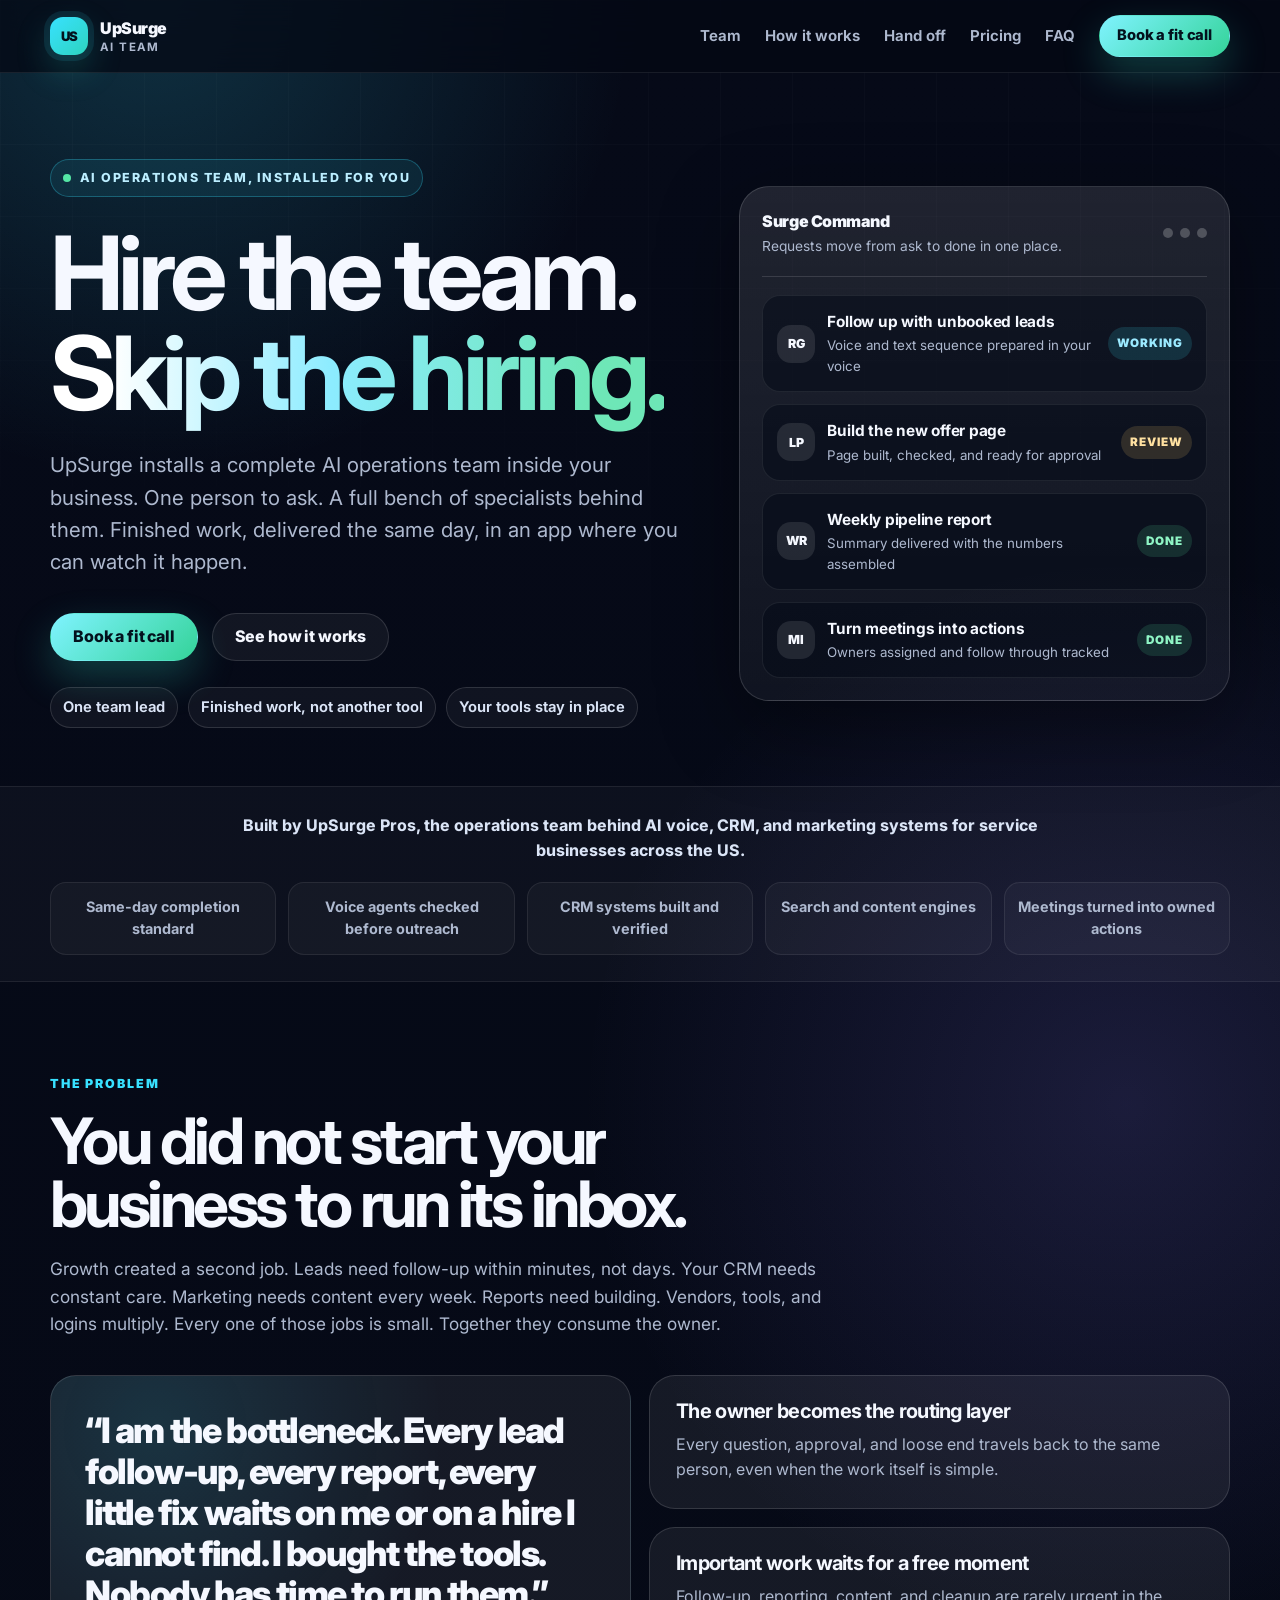
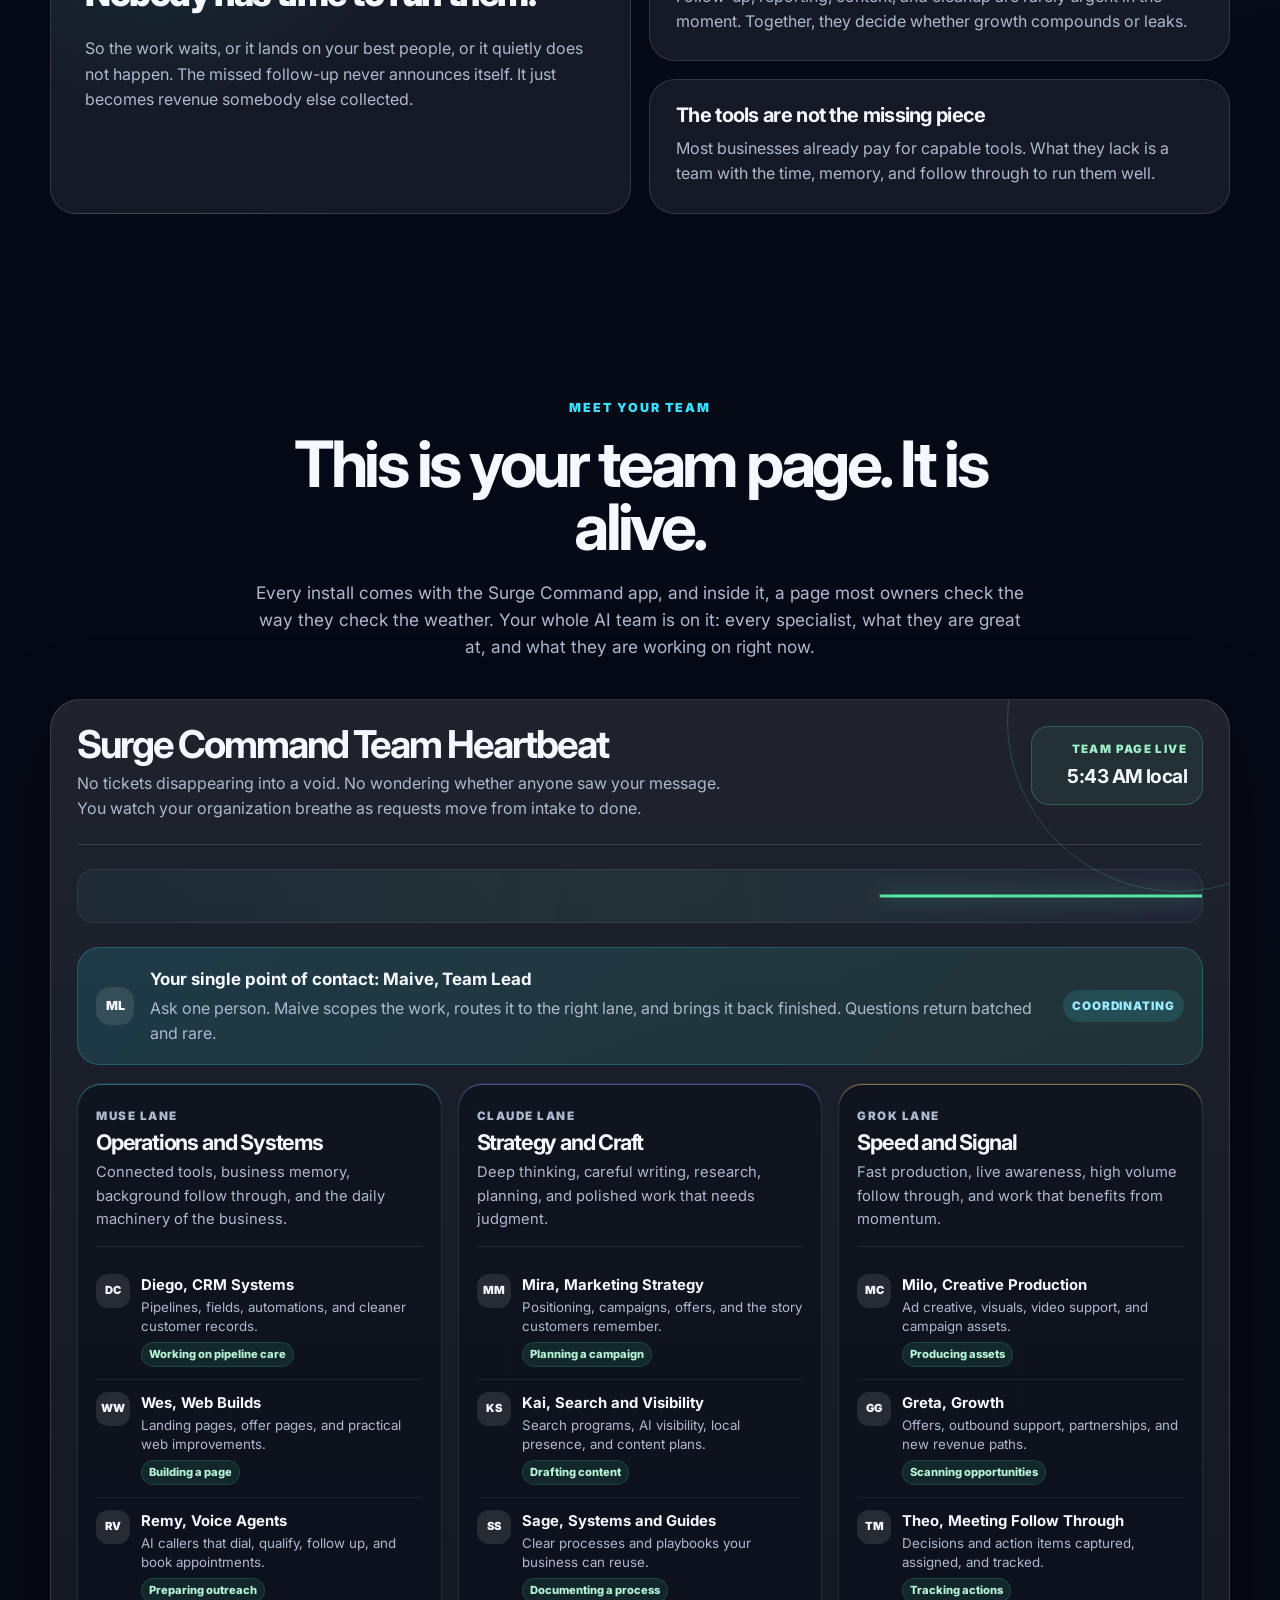
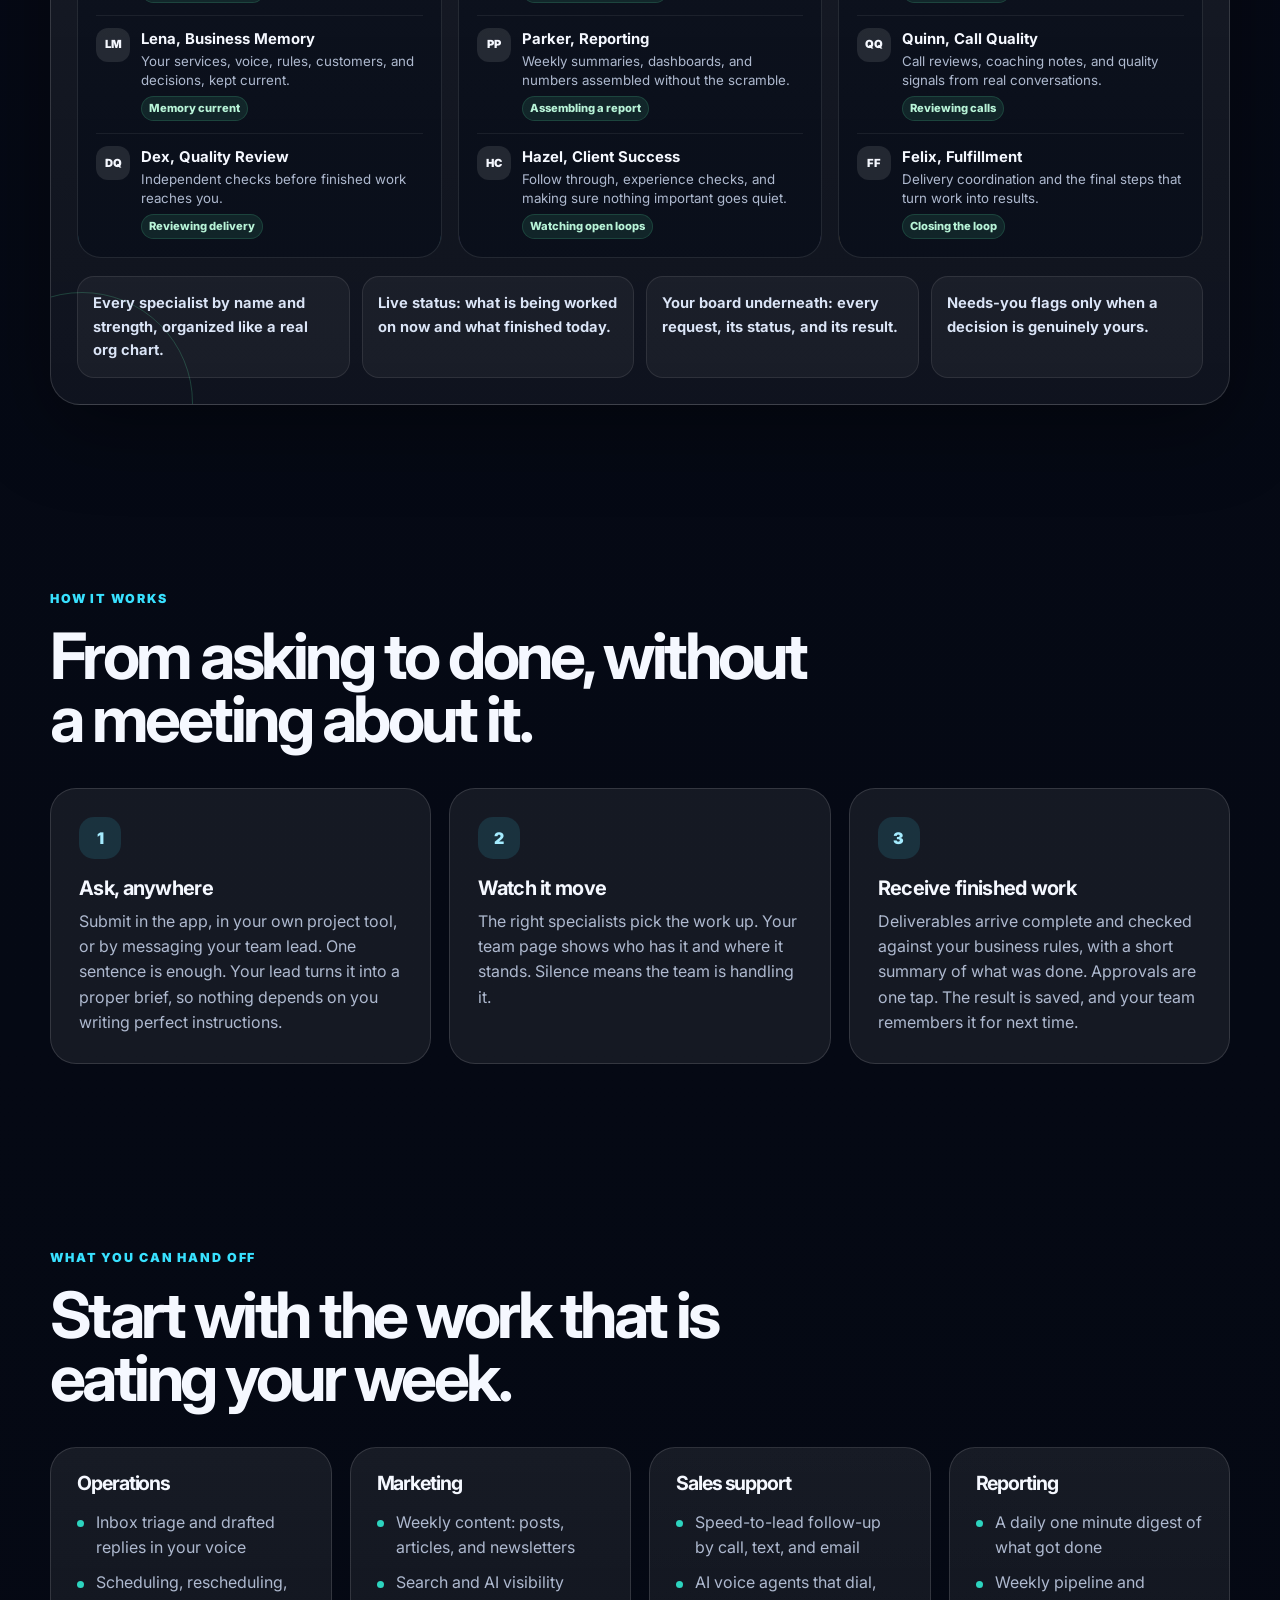
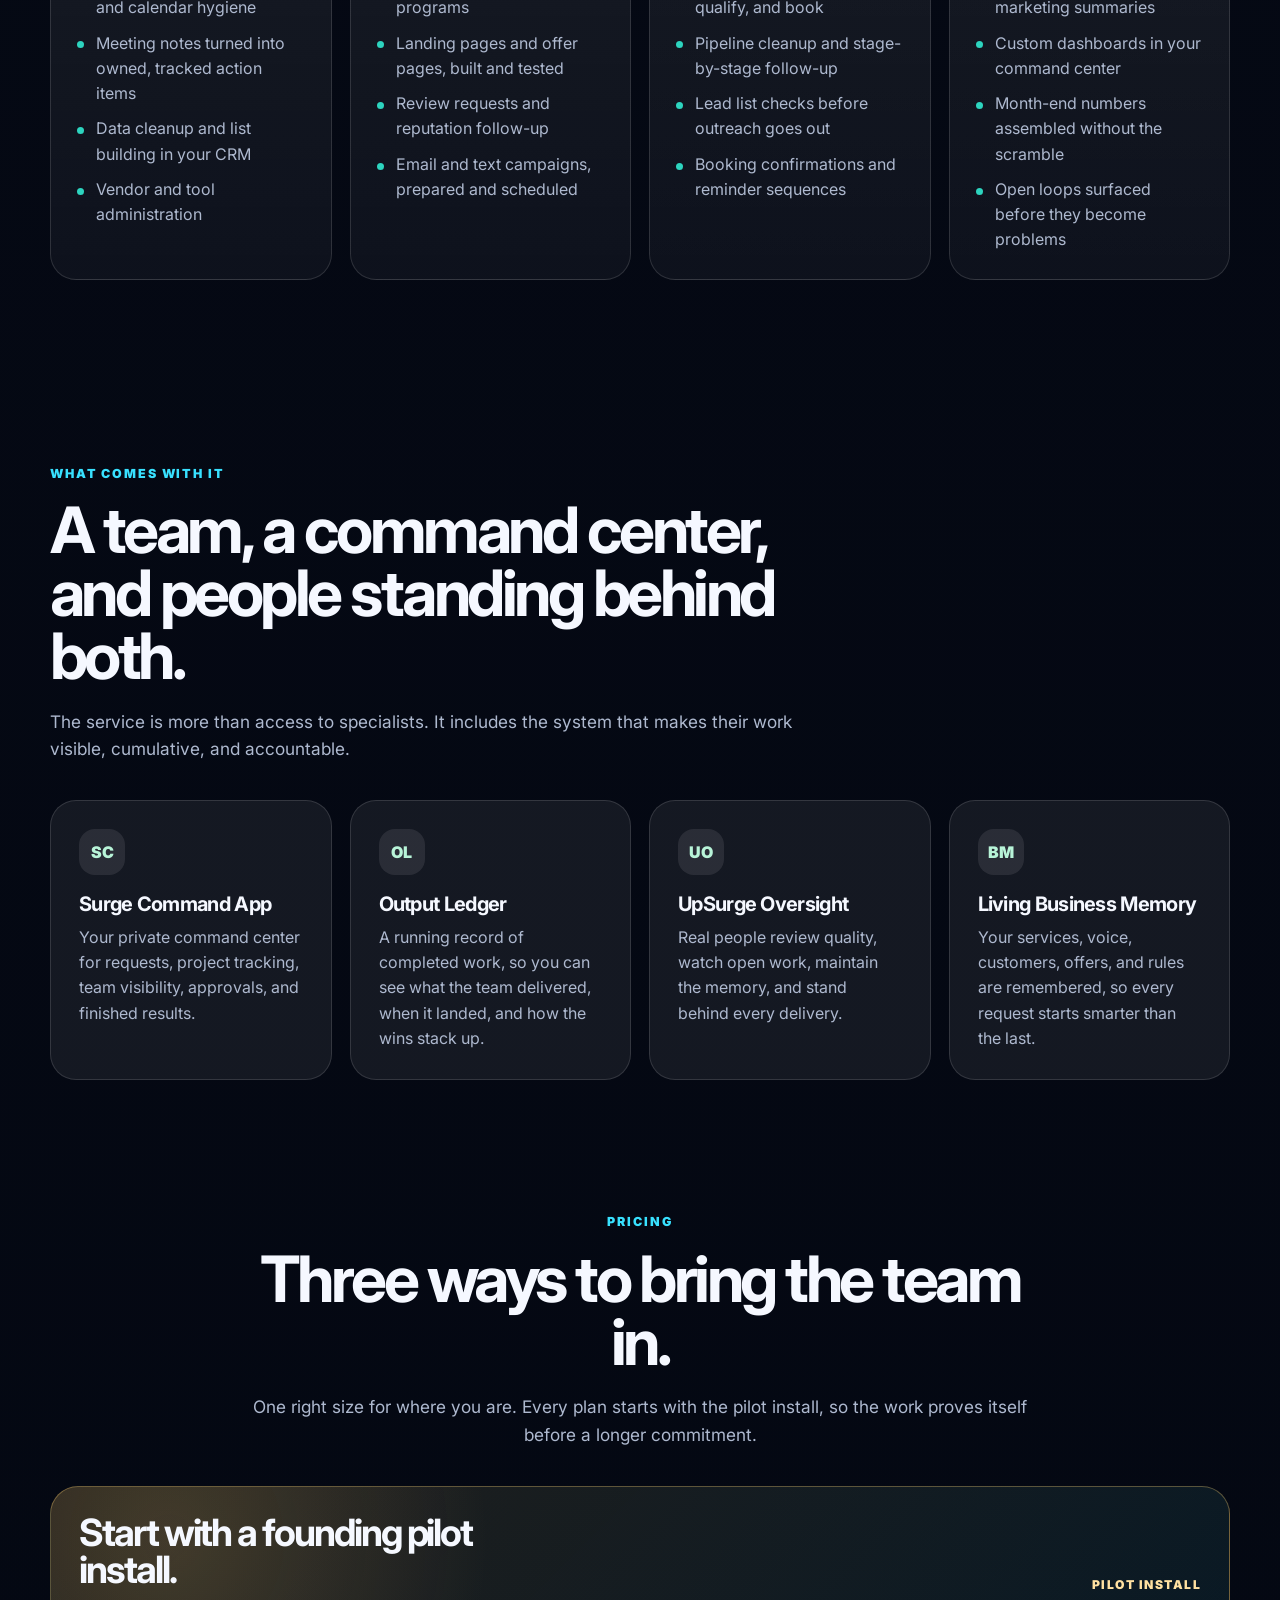
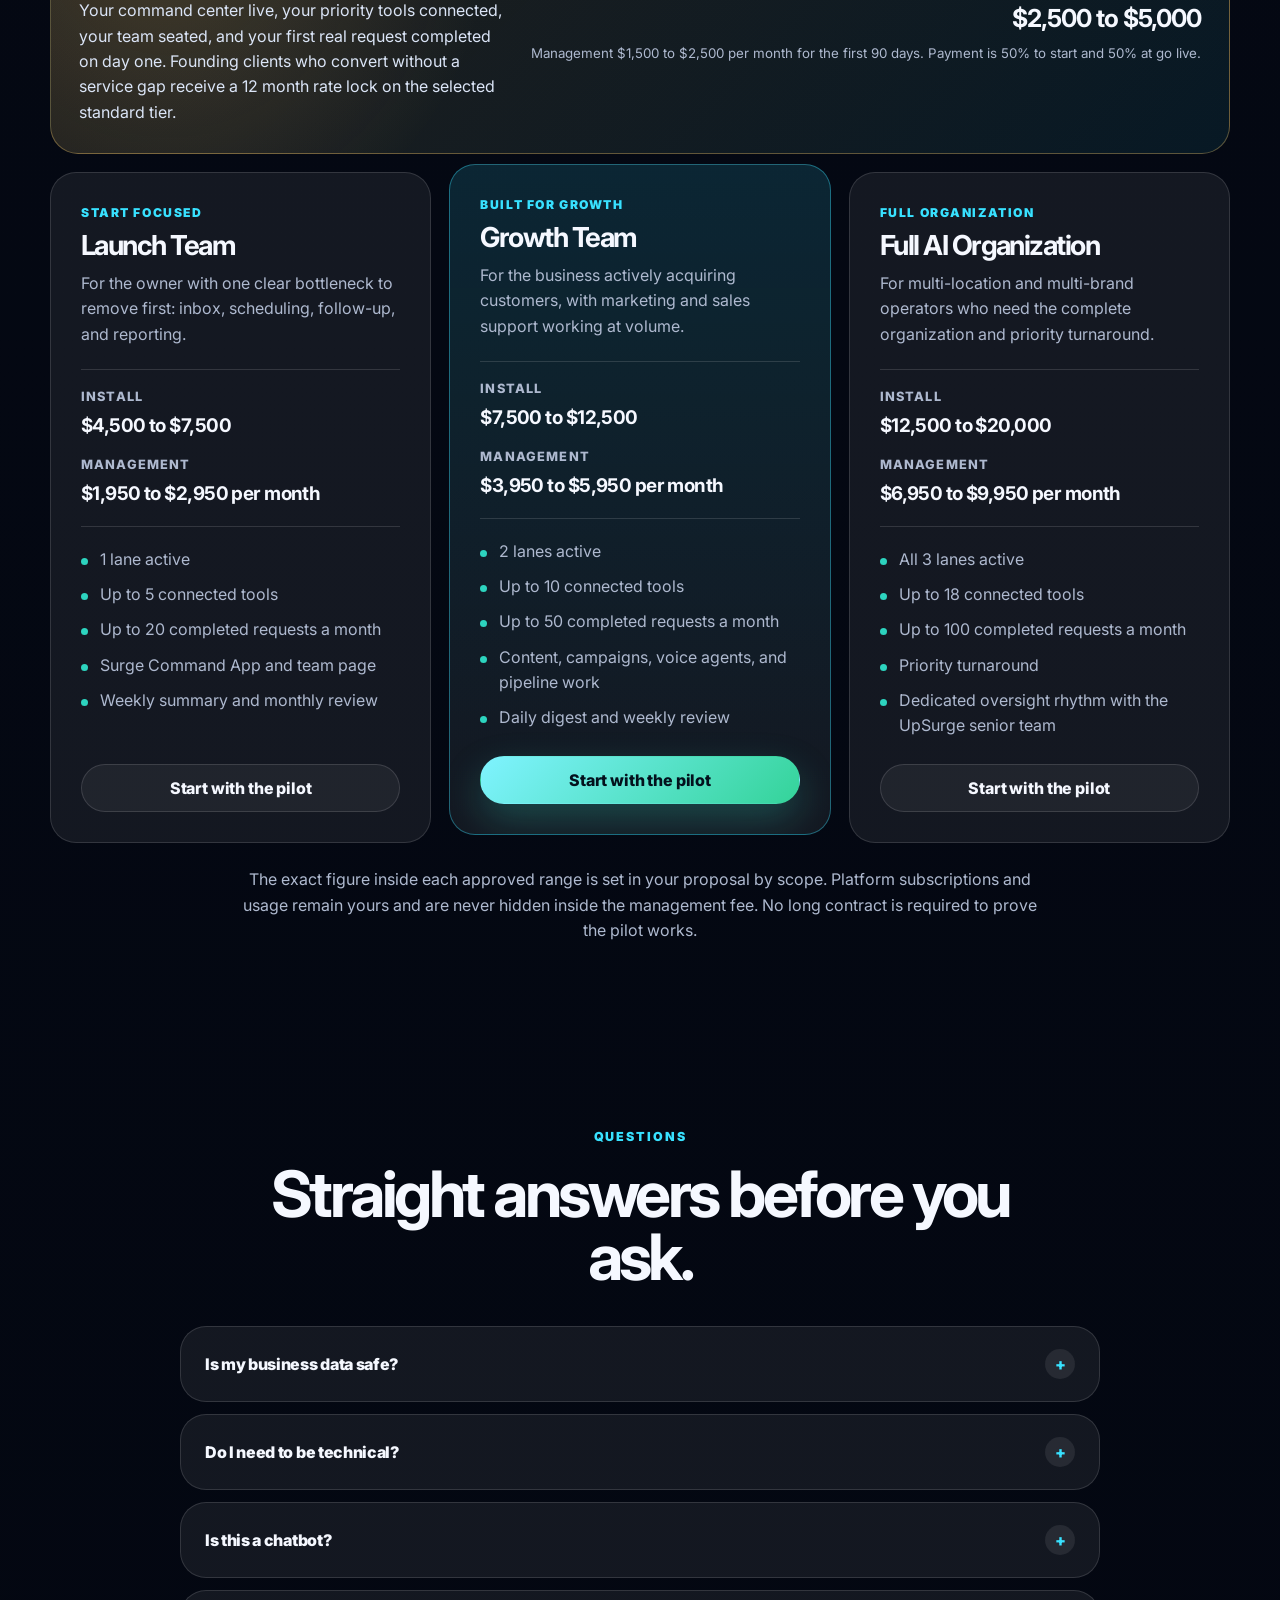
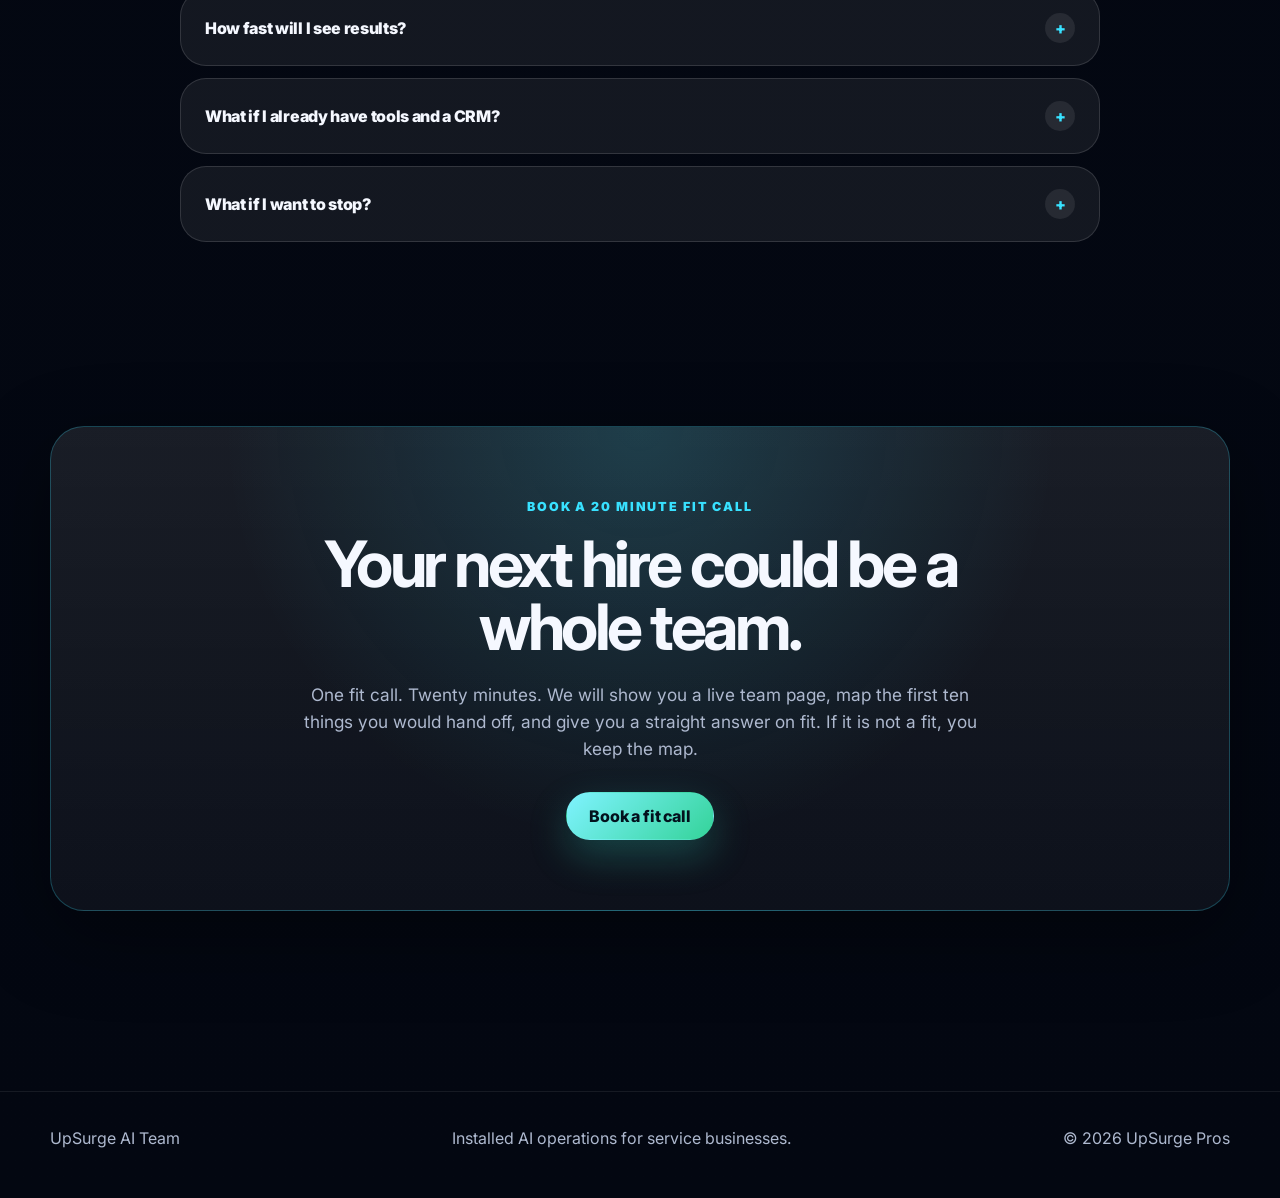
==== site/index.html @ b58b7143 "Add marketing site with approved pricing" ====
<!doctype html>
<html lang="en">
<head>
  <meta charset="utf-8">
  <meta name="viewport" content="width=device-width, initial-scale=1">
  <meta name="description" content="UpSurge installs a complete AI operations team inside your business. One person to ask, specialists behind them, and finished work you can watch happen.">
  <title>UpSurge AI Team | Hire the Team. Skip the Hiring.</title>
  <link rel="preconnect" href="https://fonts.googleapis.com">
  <link rel="preconnect" href="https://fonts.gstatic.com" crossorigin>
  <link href="https://fonts.googleapis.com/css2?family=Inter:wght@400;500;600;700;800;900&display=swap" rel="stylesheet">
  <style>
    :root {
      --bg: #050914;
      --bg-2: #081120;
      --panel: rgba(255, 255, 255, 0.065);
      --panel-strong: rgba(255, 255, 255, 0.1);
      --line: rgba(255, 255, 255, 0.13);
      --text: #f5f8ff;
      --muted: #aeb9cf;
      --soft: #dbe5f7;
      --cyan: #38e1ff;
      --teal: #2dd4bf;
      --violet: #8b7cf6;
      --gold: #f4c76a;
      --green: #55e6a5;
      --ink: #06101f;
      --radius: 26px;
      --shadow: 0 24px 80px rgba(0, 0, 0, 0.38);
    }

    * { box-sizing: border-box; }
    html { scroll-behavior: smooth; }
    body {
      margin: 0;
      font-family: Inter, ui-sans-system, system-ui, -apple-system, BlinkMacSystemFont, "Segoe UI", sans-serif;
      color: var(--text);
      background:
        radial-gradient(circle at 12% 0%, rgba(56, 225, 255, 0.18), transparent 30rem),
        radial-gradient(circle at 88% 12%, rgba(139, 124, 246, 0.16), transparent 34rem),
        linear-gradient(180deg, #060a18 0%, #050914 46%, #030711 100%);
      line-height: 1.58;
      overflow-x: hidden;
    }

    body::before {
      content: "";
      position: fixed;
      inset: 0;
      pointer-events: none;
      background-image:
        linear-gradient(rgba(255,255,255,0.025) 1px, transparent 1px),
        linear-gradient(90deg, rgba(255,255,255,0.025) 1px, transparent 1px);
      background-size: 72px 72px;
      mask-image: linear-gradient(to bottom, black, transparent 72%);
      z-index: -1;
    }

    a { color: inherit; }
    .wrap { width: min(1180px, calc(100% - 40px)); margin: 0 auto; }
    .site-header {
      position: sticky;
      top: 0;
      z-index: 20;
      backdrop-filter: blur(18px);
      background: rgba(5, 9, 20, 0.76);
      border-bottom: 1px solid rgba(255,255,255,0.08);
    }
    .nav {
      min-height: 72px;
      display: flex;
      align-items: center;
      justify-content: space-between;
      gap: 24px;
    }
    .brand {
      display: inline-flex;
      align-items: center;
      gap: 12px;
      text-decoration: none;
      font-weight: 900;
      letter-spacing: -0.03em;
      white-space: nowrap;
    }
    .brand-mark {
      width: 38px;
      height: 38px;
      border-radius: 13px;
      display: grid;
      place-items: center;
      color: #03111d;
      background: linear-gradient(135deg, var(--cyan), var(--teal));
      box-shadow: 0 0 0 6px rgba(56, 225, 255, 0.1), 0 14px 34px rgba(45, 212, 191, 0.25);
      font-size: 0.82rem;
      letter-spacing: -0.06em;
    }
    .brand small {
      display: block;
      color: var(--muted);
      font-size: 0.72rem;
      font-weight: 700;
      letter-spacing: 0.12em;
      text-transform: uppercase;
      margin-top: -3px;
    }
    .nav-links {
      display: flex;
      align-items: center;
      gap: 24px;
      color: var(--muted);
      font-size: 0.94rem;
      font-weight: 650;
    }
    .nav-links a { text-decoration: none; }
    .nav-links a:hover { color: var(--text); }

    .button {
      display: inline-flex;
      align-items: center;
      justify-content: center;
      gap: 9px;
      min-height: 48px;
      padding: 0 22px;
      border-radius: 999px;
      border: 1px solid transparent;
      text-decoration: none;
      font-weight: 800;
      letter-spacing: -0.01em;
      transition: transform 180ms ease, border-color 180ms ease, background 180ms ease;
      white-space: nowrap;
    }
    .button:hover { transform: translateY(-2px); }
    .button.primary {
      color: #03111d;
      background: linear-gradient(135deg, #7ff3ff, #34d399);
      box-shadow: 0 16px 38px rgba(45, 212, 191, 0.26);
    }
    .button.secondary {
      color: var(--text);
      border-color: var(--line);
      background: rgba(255,255,255,0.05);
    }
    .button.small { min-height: 42px; padding: 0 17px; font-size: 0.92rem; }

    .hero {
      padding: 86px 0 58px;
      position: relative;
    }
    .hero-grid {
      display: grid;
      grid-template-columns: minmax(0, 1.02fr) minmax(360px, 0.78fr);
      gap: 48px;
      align-items: center;
    }
    .eyebrow {
      display: inline-flex;
      align-items: center;
      gap: 9px;
      padding: 8px 12px;
      border: 1px solid rgba(56,225,255,0.28);
      border-radius: 999px;
      background: rgba(56,225,255,0.08);
      color: #bbeeff;
      font-size: 0.78rem;
      font-weight: 800;
      letter-spacing: 0.12em;
      text-transform: uppercase;
    }
    .live-dot {
      width: 8px;
      height: 8px;
      border-radius: 99px;
      background: var(--green);
      box-shadow: 0 0 0 0 rgba(85, 230, 165, 0.55);
      animation: dotPulse 2s infinite;
      flex: 0 0 auto;
    }
    @keyframes dotPulse {
      0% { box-shadow: 0 0 0 0 rgba(85, 230, 165, 0.48); }
      70% { box-shadow: 0 0 0 9px rgba(85, 230, 165, 0); }
      100% { box-shadow: 0 0 0 0 rgba(85, 230, 165, 0); }
    }
    h1, h2, h3 { line-height: 0.98; letter-spacing: -0.055em; margin: 0; }
    h1 {
      font-size: clamp(3.4rem, 8vw, 7.1rem);
      max-width: 780px;
      margin-top: 26px;
    }
    h1 .gradient {
      background: linear-gradient(92deg, #fff 10%, #8cecff 46%, #6ee7b7 88%);
      -webkit-background-clip: text;
      background-clip: text;
      color: transparent;
    }
    .hero-copy {
      color: var(--muted);
      font-size: clamp(1.08rem, 2vw, 1.28rem);
      max-width: 680px;
      margin: 26px 0 0;
    }
    .hero-actions {
      display: flex;
      flex-wrap: wrap;
      gap: 14px;
      margin-top: 34px;
    }
    .hero-notes {
      display: flex;
      flex-wrap: wrap;
      gap: 10px;
      margin-top: 26px;
      color: var(--soft);
      font-size: 0.92rem;
      font-weight: 650;
    }
    .hero-notes span {
      border: 1px solid var(--line);
      background: rgba(255,255,255,0.045);
      border-radius: 999px;
      padding: 8px 12px;
    }

    .hero-console, .team-console {
      border: 1px solid rgba(255,255,255,0.14);
      background: linear-gradient(180deg, rgba(255,255,255,0.105), rgba(255,255,255,0.045));
      border-radius: 30px;
      box-shadow: var(--shadow);
      overflow: hidden;
      position: relative;
    }
    .hero-console { padding: 22px; }
    .console-top {
      display: flex;
      align-items: center;
      justify-content: space-between;
      gap: 16px;
      padding-bottom: 18px;
      border-bottom: 1px solid var(--line);
    }
    .console-title { font-weight: 900; letter-spacing: -0.03em; }
    .console-subtitle { color: var(--muted); font-size: 0.86rem; margin-top: 2px; }
    .window-dots { display: flex; gap: 7px; }
    .window-dots i { width: 10px; height: 10px; border-radius: 99px; background: rgba(255,255,255,0.22); display: block; }
    .request-list { display: grid; gap: 12px; margin-top: 18px; }
    .request-row {
      display: grid;
      grid-template-columns: auto 1fr auto;
      gap: 12px;
      align-items: center;
      padding: 14px;
      border-radius: 18px;
      background: rgba(3, 10, 22, 0.48);
      border: 1px solid rgba(255,255,255,0.08);
    }
    .request-row strong { display: block; font-size: 0.96rem; letter-spacing: -0.015em; }
    .request-row small { color: var(--muted); display: block; margin-top: 1px; }
    .status {
      font-size: 0.73rem;
      font-weight: 900;
      letter-spacing: 0.08em;
      text-transform: uppercase;
      padding: 7px 9px;
      border-radius: 999px;
      white-space: nowrap;
    }
    .status.done { background: rgba(85,230,165,0.14); color: #8ff5c5; }
    .status.working { background: rgba(56,225,255,0.14); color: #9beaff; }
    .status.review { background: rgba(244,199,106,0.15); color: #ffe1a1; }
    .avatar {
      width: 38px;
      height: 38px;
      border-radius: 14px;
      display: grid;
      place-items: center;
      background: rgba(255,255,255,0.1);
      font-weight: 900;
      font-size: 0.78rem;
    }

    .proof-strip {
      border-top: 1px solid rgba(255,255,255,0.08);
      border-bottom: 1px solid rgba(255,255,255,0.08);
      background: rgba(255,255,255,0.03);
      padding: 26px 0;
    }
    .proof-line {
      text-align: center;
      color: var(--soft);
      font-weight: 750;
      max-width: 880px;
      margin: 0 auto 18px;
    }
    .proof-items {
      display: grid;
      grid-template-columns: repeat(5, 1fr);
      gap: 12px;
    }
    .proof-item {
      color: var(--muted);
      text-align: center;
      font-size: 0.9rem;
      font-weight: 700;
      padding: 13px 10px;
      border: 1px solid rgba(255,255,255,0.08);
      border-radius: 16px;
      background: rgba(255,255,255,0.035);
    }

    section { padding: 92px 0; }
    .section-head { max-width: 780px; margin-bottom: 38px; }
    .section-head.center { margin-inline: auto; text-align: center; }
    .kicker {
      color: var(--cyan);
      font-size: 0.78rem;
      font-weight: 900;
      letter-spacing: 0.15em;
      text-transform: uppercase;
      margin-bottom: 16px;
    }
    h2 { font-size: clamp(2.25rem, 5vw, 4.25rem); }
    .section-head p, .lead {
      color: var(--muted);
      font-size: 1.08rem;
      margin: 20px 0 0;
    }

    .problem-grid {
      display: grid;
      grid-template-columns: 1fr 1fr;
      gap: 18px;
      align-items: stretch;
    }
    .quote-card, .mini-card, .step-card, .bundle-card, .price-card, .faq-item {
      border: 1px solid var(--line);
      background: var(--panel);
      border-radius: var(--radius);
    }
    .quote-card {
      padding: 34px;
      background:
        radial-gradient(circle at 18% 12%, rgba(56,225,255,0.13), transparent 18rem),
        var(--panel);
    }
    .quote-card blockquote {
      margin: 0;
      font-size: clamp(1.45rem, 3vw, 2.2rem);
      line-height: 1.16;
      letter-spacing: -0.04em;
      font-weight: 850;
    }
    .quote-card p { color: var(--muted); margin: 22px 0 0; }
    .problem-points { display: grid; gap: 18px; }
    .mini-card { padding: 26px; }
    .mini-card h3, .step-card h3, .bundle-card h3 { font-size: 1.25rem; letter-spacing: -0.035em; margin-bottom: 10px; }
    .mini-card p, .step-card p, .bundle-card p { color: var(--muted); margin: 0; }

    .team-section { position: relative; }
    .team-console { padding: 0; isolation: isolate; }
    .team-console::before, .team-console::after {
      content: "";
      position: absolute;
      border: 1px solid rgba(85, 230, 165, 0.22);
      border-radius: 999px;
      pointer-events: none;
      z-index: -1;
    }
    .team-console::before { width: 340px; height: 340px; right: -120px; top: -150px; animation: ringPulse 3.6s ease-out infinite; }
    .team-console::after { width: 220px; height: 220px; left: -80px; bottom: -110px; animation: ringPulse 3.6s ease-out 1.2s infinite; }
    @keyframes ringPulse {
      0% { transform: scale(0.76); opacity: 0; }
      35% { opacity: 0.85; }
      100% { transform: scale(1.22); opacity: 0; }
    }
    .team-window { padding: 26px; }
    .team-toolbar {
      display: flex;
      justify-content: space-between;
      align-items: flex-start;
      gap: 20px;
      padding-bottom: 22px;
      border-bottom: 1px solid var(--line);
    }
    .team-toolbar h3 { font-size: clamp(1.65rem, 3vw, 2.55rem); }
    .team-toolbar p { color: var(--muted); margin: 8px 0 0; max-width: 660px; }
    .clock-card {
      min-width: 172px;
      text-align: right;
      border: 1px solid rgba(85,230,165,0.25);
      background: rgba(85,230,165,0.07);
      border-radius: 18px;
      padding: 13px 15px;
    }
    .clock-card span { display: block; color: #9df0c8; font-size: 0.72rem; font-weight: 900; letter-spacing: 0.12em; text-transform: uppercase; }
    .clock-card strong { display: block; font-size: 1.2rem; margin-top: 3px; letter-spacing: -0.03em; }
    .pulse-line {
      height: 54px;
      margin: 24px 0;
      position: relative;
      overflow: hidden;
      border-radius: 18px;
      background: linear-gradient(90deg, rgba(56,225,255,0.05), rgba(85,230,165,0.09), rgba(139,124,246,0.06));
      border: 1px solid rgba(255,255,255,0.08);
    }
    .pulse-line svg { width: 100%; height: 100%; display: block; }
    .pulse-line path {
      fill: none;
      stroke: var(--green);
      stroke-width: 3;
      stroke-linecap: round;
      stroke-linejoin: round;
      stroke-dasharray: 720;
      stroke-dashoffset: 720;
      filter: drop-shadow(0 0 10px rgba(85,230,165,0.65));
      animation: heartbeat 3.4s ease-in-out infinite;
    }
    @keyframes heartbeat {
      0% { stroke-dashoffset: 720; opacity: 0.3; }
      35% { stroke-dashoffset: 0; opacity: 1; }
      72% { stroke-dashoffset: 0; opacity: 0.94; }
      100% { stroke-dashoffset: -720; opacity: 0.3; }
    }
    .lead-strip {
      display: grid;
      grid-template-columns: auto 1fr auto;
      gap: 16px;
      align-items: center;
      padding: 18px;
      border-radius: 22px;
      background: linear-gradient(135deg, rgba(56,225,255,0.14), rgba(85,230,165,0.1));
      border: 1px solid rgba(56,225,255,0.22);
      margin-bottom: 18px;
    }
    .lead-strip strong { display: block; font-size: 1.06rem; }
    .lead-strip p { margin: 3px 0 0; color: var(--muted); }
    .lanes {
      display: grid;
      grid-template-columns: repeat(3, 1fr);
      gap: 16px;
    }
    .lane {
      border: 1px solid rgba(255,255,255,0.1);
      border-radius: 24px;
      padding: 18px;
      background: rgba(3, 10, 22, 0.44);
    }
    .lane.cyan { box-shadow: inset 0 1px 0 rgba(56,225,255,0.45); }
    .lane.violet { box-shadow: inset 0 1px 0 rgba(139,124,246,0.55); }
    .lane.gold { box-shadow: inset 0 1px 0 rgba(244,199,106,0.55); }
    .lane-head { padding-bottom: 15px; border-bottom: 1px solid rgba(255,255,255,0.09); margin-bottom: 15px; }
    .lane-head span { color: var(--muted); font-size: 0.73rem; font-weight: 900; letter-spacing: 0.13em; text-transform: uppercase; }
    .lane-head h3 { font-size: 1.35rem; margin-top: 5px; }
    .lane-head p { color: var(--muted); font-size: 0.92rem; margin: 8px 0 0; }
    .specialist {
      display: grid;
      grid-template-columns: auto 1fr;
      gap: 11px;
      padding: 12px 0;
      border-bottom: 1px solid rgba(255,255,255,0.065);
    }
    .specialist:last-child { border-bottom: 0; padding-bottom: 0; }
    .specialist .avatar { width: 34px; height: 34px; border-radius: 12px; font-size: 0.7rem; }
    .specialist strong { display: block; font-size: 0.93rem; }
    .specialist small { color: var(--muted); display: block; line-height: 1.42; }
    .specialist em {
      display: inline-block;
      margin-top: 6px;
      color: #b8f4d8;
      background: rgba(85,230,165,0.1);
      border: 1px solid rgba(85,230,165,0.16);
      padding: 3px 7px;
      border-radius: 999px;
      font-size: 0.7rem;
      font-style: normal;
      font-weight: 800;
    }
    .team-features {
      display: grid;
      grid-template-columns: repeat(4, 1fr);
      gap: 12px;
      margin-top: 18px;
    }
    .team-features div {
      border: 1px solid rgba(255,255,255,0.09);
      background: rgba(255,255,255,0.045);
      border-radius: 17px;
      padding: 15px;
      color: var(--soft);
      font-size: 0.92rem;
      font-weight: 680;
    }

    .steps, .bundle-grid {
      display: grid;
      grid-template-columns: repeat(3, 1fr);
      gap: 18px;
    }
    .step-card, .bundle-card { padding: 28px; }
    .step-num {
      width: 42px;
      height: 42px;
      border-radius: 15px;
      display: grid;
      place-items: center;
      background: rgba(56,225,255,0.12);
      color: #a5ecff;
      font-weight: 900;
      margin-bottom: 20px;
    }
    .bundle-grid { grid-template-columns: repeat(4, 1fr); }
    .bundle-icon {
      width: 46px;
      height: 46px;
      border-radius: 16px;
      display: grid;
      place-items: center;
      background: rgba(255,255,255,0.09);
      font-weight: 900;
      margin-bottom: 20px;
      color: #b8f4d8;
    }

    .handoff-grid {
      display: grid;
      grid-template-columns: repeat(4, 1fr);
      gap: 18px;
    }
    .handoff-card {
      padding: 26px;
      border-radius: var(--radius);
      border: 1px solid var(--line);
      background: linear-gradient(180deg, rgba(255,255,255,0.075), rgba(255,255,255,0.04));
    }
    .handoff-card h3 { font-size: 1.22rem; margin-bottom: 16px; }
    .handoff-card ul, .price-card ul {
      list-style: none;
      padding: 0;
      margin: 0;
      display: grid;
      gap: 10px;
      color: var(--muted);
    }
    .handoff-card li, .price-card li { position: relative; padding-left: 19px; }
    .handoff-card li::before, .price-card li::before {
      content: "";
      position: absolute;
      left: 0;
      top: 0.68em;
      width: 7px;
      height: 7px;
      border-radius: 99px;
      background: var(--teal);
    }

    .pricing-section { padding-top: 40px; }
    .pilot-banner {
      display: grid;
      grid-template-columns: 1fr auto;
      gap: 24px;
      align-items: center;
      padding: 28px;
      border-radius: 28px;
      border: 1px solid rgba(244,199,106,0.34);
      background:
        radial-gradient(circle at 10% 20%, rgba(244,199,106,0.17), transparent 20rem),
        linear-gradient(135deg, rgba(244,199,106,0.12), rgba(56,225,255,0.08));
      margin-bottom: 18px;
    }
    .pilot-banner h3 { font-size: clamp(1.55rem, 3vw, 2.35rem); margin-bottom: 10px; }
    .pilot-banner p { color: var(--soft); margin: 0; max-width: 760px; }
    .pilot-price { text-align: right; min-width: 250px; }
    .pilot-price span { display: block; color: #ffe1a1; font-size: 0.76rem; font-weight: 900; letter-spacing: 0.12em; text-transform: uppercase; }
    .pilot-price strong { display: block; font-size: 1.55rem; letter-spacing: -0.04em; margin-top: 5px; }
    .pilot-price small { color: var(--muted); display: block; margin-top: 5px; }
    .pricing-grid {
      display: grid;
      grid-template-columns: repeat(3, 1fr);
      gap: 18px;
      align-items: stretch;
    }
    .price-card {
      padding: 30px;
      display: flex;
      flex-direction: column;
      position: relative;
      overflow: hidden;
    }
    .price-card.featured {
      background: linear-gradient(180deg, rgba(56,225,255,0.14), rgba(255,255,255,0.065));
      border-color: rgba(56,225,255,0.38);
      transform: translateY(-8px);
    }
    .tier-label {
      color: var(--cyan);
      font-size: 0.76rem;
      font-weight: 900;
      letter-spacing: 0.13em;
      text-transform: uppercase;
    }
    .price-card h3 { font-size: 1.72rem; margin: 10px 0 12px; }
    .price-card .fit { color: var(--muted); margin: 0 0 22px; }
    .price-line { border-top: 1px solid var(--line); border-bottom: 1px solid var(--line); padding: 17px 0; margin-bottom: 20px; }
    .price-line span { display: block; color: var(--muted); font-size: 0.8rem; font-weight: 800; letter-spacing: 0.09em; text-transform: uppercase; }
    .price-line strong { display: block; font-size: 1.18rem; letter-spacing: -0.03em; margin-top: 4px; }
    .price-card .button { margin-top: auto; }
    .price-card ul { margin-bottom: 26px; }
    .pricing-note { color: var(--muted); text-align: center; max-width: 820px; margin: 24px auto 0; }

    .faq-list { display: grid; gap: 12px; max-width: 920px; margin: 0 auto; }
    .faq-item { overflow: hidden; }
    .faq-item summary {
      cursor: pointer;
      list-style: none;
      padding: 22px 24px;
      font-weight: 850;
      letter-spacing: -0.02em;
      display: flex;
      justify-content: space-between;
      gap: 18px;
      align-items: center;
    }
    .faq-item summary::-webkit-details-marker { display: none; }
    .faq-item summary::after {
      content: "+";
      width: 30px;
      height: 30px;
      border-radius: 99px;
      display: grid;
      place-items: center;
      background: rgba(255,255,255,0.08);
      color: var(--cyan);
      flex: 0 0 auto;
    }
    .faq-item[open] summary::after { content: "-"; }
    .faq-item p { color: var(--muted); margin: 0; padding: 0 24px 24px; max-width: 800px; }

    .final-cta {
      text-align: center;
      padding: 70px 34px;
      border-radius: 34px;
      border: 1px solid rgba(56,225,255,0.25);
      background:
        radial-gradient(circle at 50% 0%, rgba(56,225,255,0.17), transparent 26rem),
        linear-gradient(180deg, rgba(255,255,255,0.09), rgba(255,255,255,0.045));
      box-shadow: var(--shadow);
    }
    .final-cta h2 { max-width: 760px; margin: 0 auto; }
    .final-cta p { color: var(--muted); max-width: 700px; margin: 22px auto 30px; font-size: 1.08rem; }
    footer {
      padding: 34px 0 46px;
      color: var(--muted);
      border-top: 1px solid rgba(255,255,255,0.08);
      margin-top: 88px;
    }
    .footer-row { display: flex; justify-content: space-between; gap: 20px; flex-wrap: wrap; }

    @media (max-width: 1020px) {
      .hero-grid, .problem-grid { grid-template-columns: 1fr; }
      .proof-items, .team-features { grid-template-columns: repeat(2, 1fr); }
      .lanes, .steps, .pricing-grid, .handoff-grid { grid-template-columns: 1fr 1fr; }
      .bundle-grid { grid-template-columns: 1fr 1fr; }
      .price-card.featured { transform: none; }
    }
    @media (max-width: 720px) {
      .wrap { width: min(100% - 28px, 1180px); }
      .nav { min-height: 64px; }
      .nav-links a:not(.button) { display: none; }
      .hero { padding-top: 54px; }
      section { padding: 64px 0; }
      .proof-items, .team-features, .lanes, .steps, .pricing-grid, .handoff-grid, .bundle-grid { grid-template-columns: 1fr; }
      .team-toolbar, .pilot-banner { display: block; }
      .clock-card { text-align: left; margin-top: 18px; }
      .pilot-price { text-align: left; margin-top: 20px; }
      .lead-strip, .request-row { grid-template-columns: 1fr; }
      .status { justify-self: start; }
      .final-cta { padding: 48px 22px; }
    }
    @media (prefers-reduced-motion: reduce) {
      *, *::before, *::after { animation-duration: 0.01ms !important; animation-iteration-count: 1 !important; scroll-behavior: auto !important; transition-duration: 0.01ms !important; }
    }
  </style>
</head>
<body>
  <header class="site-header">
    <div class="wrap nav">
      <a class="brand" href="#top" aria-label="UpSurge AI Team home">
        <span class="brand-mark">US</span>
        <span>UpSurge <small>AI Team</small></span>
      </a>
      <nav class="nav-links" aria-label="Primary navigation">
        <a href="#team">Team</a>
        <a href="#how">How it works</a>
        <a href="#handoff">Hand off</a>
        <a href="#pricing">Pricing</a>
        <a href="#faq">FAQ</a>
        <a class="button primary small" href="#book">Book a fit call</a>
      </nav>
    </div>
  </header>

  <main id="top">
    <div class="wrap hero">
      <div class="hero-grid">
        <div>
          <span class="eyebrow"><span class="live-dot"></span> AI operations team, installed for you</span>
          <h1>Hire the team. <span class="gradient">Skip the hiring.</span></h1>
          <p class="hero-copy">UpSurge installs a complete AI operations team inside your business. One person to ask. A full bench of specialists behind them. Finished work, delivered the same day, in an app where you can watch it happen.</p>
          <div class="hero-actions">
            <a class="button primary" href="#book">Book a fit call</a>
            <a class="button secondary" href="#how">See how it works</a>
          </div>
          <div class="hero-notes" aria-label="Service highlights">
            <span>One team lead</span>
            <span>Finished work, not another tool</span>
            <span>Your tools stay in place</span>
          </div>
        </div>

        <aside class="hero-console" aria-label="Preview of the Surge Command request board">
          <div class="console-top">
            <div>
              <div class="console-title">Surge Command</div>
              <div class="console-subtitle">Requests move from ask to done in one place.</div>
            </div>
            <div class="window-dots" aria-hidden="true"><i></i><i></i><i></i></div>
          </div>
          <div class="request-list">
            <div class="request-row">
              <span class="avatar">RG</span>
              <span><strong>Follow up with unbooked leads</strong><small>Voice and text sequence prepared in your voice</small></span>
              <span class="status working">Working</span>
            </div>
            <div class="request-row">
              <span class="avatar">LP</span>
              <span><strong>Build the new offer page</strong><small>Page built, checked, and ready for approval</small></span>
              <span class="status review">Review</span>
            </div>
            <div class="request-row">
              <span class="avatar">WR</span>
              <span><strong>Weekly pipeline report</strong><small>Summary delivered with the numbers assembled</small></span>
              <span class="status done">Done</span>
            </div>
            <div class="request-row">
              <span class="avatar">MI</span>
              <span><strong>Turn meetings into actions</strong><small>Owners assigned and follow through tracked</small></span>
              <span class="status done">Done</span>
            </div>
          </div>
        </aside>
      </div>
    </div>

    <div class="proof-strip" aria-label="Proof points">
      <div class="wrap">
        <p class="proof-line">Built by UpSurge Pros, the operations team behind AI voice, CRM, and marketing systems for service businesses across the US.</p>
        <div class="proof-items">
          <div class="proof-item">Same-day completion standard</div>
          <div class="proof-item">Voice agents checked before outreach</div>
          <div class="proof-item">CRM systems built and verified</div>
          <div class="proof-item">Search and content engines</div>
          <div class="proof-item">Meetings turned into owned actions</div>
        </div>
      </div>
    </div>

    <section aria-labelledby="problem-title">
      <div class="wrap">
        <div class="section-head">
          <div class="kicker">The problem</div>
          <h2 id="problem-title">You did not start your business to run its inbox.</h2>
          <p>Growth created a second job. Leads need follow-up within minutes, not days. Your CRM needs constant care. Marketing needs content every week. Reports need building. Vendors, tools, and logins multiply. Every one of those jobs is small. Together they consume the owner.</p>
        </div>
        <div class="problem-grid">
          <article class="quote-card">
            <blockquote>“I am the bottleneck. Every lead follow-up, every report, every little fix waits on me or on a hire I cannot find. I bought the tools. Nobody has time to run them.”</blockquote>
            <p>So the work waits, or it lands on your best people, or it quietly does not happen. The missed follow-up never announces itself. It just becomes revenue somebody else collected.</p>
          </article>
          <div class="problem-points">
            <article class="mini-card">
              <h3>The owner becomes the routing layer</h3>
              <p>Every question, approval, and loose end travels back to the same person, even when the work itself is simple.</p>
            </article>
            <article class="mini-card">
              <h3>Important work waits for a free moment</h3>
              <p>Follow-up, reporting, content, and cleanup are rarely urgent in the moment. Together, they decide whether growth compounds or leaks.</p>
            </article>
            <article class="mini-card">
              <h3>The tools are not the missing piece</h3>
              <p>Most businesses already pay for capable tools. What they lack is a team with the time, memory, and follow through to run them well.</p>
            </article>
          </div>
        </div>
      </div>
    </section>

    <section class="team-section" id="team" aria-labelledby="team-title">
      <div class="wrap">
        <div class="section-head center">
          <div class="kicker">Meet your team</div>
          <h2 id="team-title">This is your team page. It is alive.</h2>
          <p>Every install comes with the Surge Command app, and inside it, a page most owners check the way they check the weather. Your whole AI team is on it: every specialist, what they are great at, and what they are working on right now.</p>
        </div>

        <div class="team-console" aria-label="Illustrative rendering of the Surge Command team heartbeat page">
          <div class="team-window">
            <div class="team-toolbar">
              <div>
                <h3>Surge Command Team Heartbeat</h3>
                <p>No tickets disappearing into a void. No wondering whether anyone saw your message. You watch your organization breathe as requests move from intake to done.</p>
              </div>
              <div class="clock-card" aria-label="Current local time">
                <span>Team page live</span>
                <strong id="localClock">Checking time</strong>
              </div>
            </div>

            <div class="pulse-line" aria-hidden="true">
              <svg viewBox="0 0 900 54" preserveAspectRatio="none" role="img">
                <path d="M0 27 H250 L268 27 L282 12 L302 45 L318 27 H470 L488 27 L502 8 L524 48 L540 27 H900" />
              </svg>
            </div>

            <div class="lead-strip">
              <span class="avatar">ML</span>
              <div>
                <strong>Your single point of contact: Maive, Team Lead</strong>
                <p>Ask one person. Maive scopes the work, routes it to the right lane, and brings it back finished. Questions return batched and rare.</p>
              </div>
              <span class="status working">Coordinating</span>
            </div>

            <div class="lanes">
              <article class="lane cyan">
                <div class="lane-head">
                  <span>Muse lane</span>
                  <h3>Operations and Systems</h3>
                  <p>Connected tools, business memory, background follow through, and the daily machinery of the business.</p>
                </div>
                <div class="specialist"><span class="avatar">DC</span><div><strong>Diego, CRM Systems</strong><small>Pipelines, fields, automations, and cleaner customer records.</small><em>Working on pipeline care</em></div></div>
                <div class="specialist"><span class="avatar">WW</span><div><strong>Wes, Web Builds</strong><small>Landing pages, offer pages, and practical web improvements.</small><em>Building a page</em></div></div>
                <div class="specialist"><span class="avatar">RV</span><div><strong>Remy, Voice Agents</strong><small>AI callers that dial, qualify, follow up, and book appointments.</small><em>Preparing outreach</em></div></div>
                <div class="specialist"><span class="avatar">LM</span><div><strong>Lena, Business Memory</strong><small>Your services, voice, rules, customers, and decisions, kept current.</small><em>Memory current</em></div></div>
                <div class="specialist"><span class="avatar">DQ</span><div><strong>Dex, Quality Review</strong><small>Independent checks before finished work reaches you.</small><em>Reviewing delivery</em></div></div>
              </article>

              <article class="lane violet">
                <div class="lane-head">
                  <span>Claude lane</span>
                  <h3>Strategy and Craft</h3>
                  <p>Deep thinking, careful writing, research, planning, and polished work that needs judgment.</p>
                </div>
                <div class="specialist"><span class="avatar">MM</span><div><strong>Mira, Marketing Strategy</strong><small>Positioning, campaigns, offers, and the story customers remember.</small><em>Planning a campaign</em></div></div>
                <div class="specialist"><span class="avatar">KS</span><div><strong>Kai, Search and Visibility</strong><small>Search programs, AI visibility, local presence, and content plans.</small><em>Drafting content</em></div></div>
                <div class="specialist"><span class="avatar">SS</span><div><strong>Sage, Systems and Guides</strong><small>Clear processes and playbooks your business can reuse.</small><em>Documenting a process</em></div></div>
                <div class="specialist"><span class="avatar">PP</span><div><strong>Parker, Reporting</strong><small>Weekly summaries, dashboards, and numbers assembled without the scramble.</small><em>Assembling a report</em></div></div>
                <div class="specialist"><span class="avatar">HC</span><div><strong>Hazel, Client Success</strong><small>Follow through, experience checks, and making sure nothing important goes quiet.</small><em>Watching open loops</em></div></div>
              </article>

              <article class="lane gold">
                <div class="lane-head">
                  <span>Grok lane</span>
                  <h3>Speed and Signal</h3>
                  <p>Fast production, live awareness, high volume follow through, and work that benefits from momentum.</p>
                </div>
                <div class="specialist"><span class="avatar">MC</span><div><strong>Milo, Creative Production</strong><small>Ad creative, visuals, video support, and campaign assets.</small><em>Producing assets</em></div></div>
                <div class="specialist"><span class="avatar">GG</span><div><strong>Greta, Growth</strong><small>Offers, outbound support, partnerships, and new revenue paths.</small><em>Scanning opportunities</em></div></div>
                <div class="specialist"><span class="avatar">TM</span><div><strong>Theo, Meeting Follow Through</strong><small>Decisions and action items captured, assigned, and tracked.</small><em>Tracking actions</em></div></div>
                <div class="specialist"><span class="avatar">QQ</span><div><strong>Quinn, Call Quality</strong><small>Call reviews, coaching notes, and quality signals from real conversations.</small><em>Reviewing calls</em></div></div>
                <div class="specialist"><span class="avatar">FF</span><div><strong>Felix, Fulfillment</strong><small>Delivery coordination and the final steps that turn work into results.</small><em>Closing the loop</em></div></div>
              </article>
            </div>

            <div class="team-features">
              <div>Every specialist by name and strength, organized like a real org chart.</div>
              <div>Live status: what is being worked on now and what finished today.</div>
              <div>Your board underneath: every request, its status, and its result.</div>
              <div>Needs-you flags only when a decision is genuinely yours.</div>
            </div>
          </div>
        </div>
      </div>
    </section>

    <section id="how" aria-labelledby="how-title">
      <div class="wrap">
        <div class="section-head">
          <div class="kicker">How it works</div>
          <h2 id="how-title">From asking to done, without a meeting about it.</h2>
        </div>
        <div class="steps">
          <article class="step-card">
            <div class="step-num">1</div>
            <h3>Ask, anywhere</h3>
            <p>Submit in the app, in your own project tool, or by messaging your team lead. One sentence is enough. Your lead turns it into a proper brief, so nothing depends on you writing perfect instructions.</p>
          </article>
          <article class="step-card">
            <div class="step-num">2</div>
            <h3>Watch it move</h3>
            <p>The right specialists pick the work up. Your team page shows who has it and where it stands. Silence means the team is handling it.</p>
          </article>
          <article class="step-card">
            <div class="step-num">3</div>
            <h3>Receive finished work</h3>
            <p>Deliverables arrive complete and checked against your business rules, with a short summary of what was done. Approvals are one tap. The result is saved, and your team remembers it for next time.</p>
          </article>
        </div>
      </div>
    </section>

    <section id="handoff" aria-labelledby="handoff-title">
      <div class="wrap">
        <div class="section-head">
          <div class="kicker">What you can hand off</div>
          <h2 id="handoff-title">Start with the work that is eating your week.</h2>
        </div>
        <div class="handoff-grid">
          <article class="handoff-card">
            <h3>Operations</h3>
            <ul>
              <li>Inbox triage and drafted replies in your voice</li>
              <li>Scheduling, rescheduling, and calendar hygiene</li>
              <li>Meeting notes turned into owned, tracked action items</li>
              <li>Data cleanup and list building in your CRM</li>
              <li>Vendor and tool administration</li>
            </ul>
          </article>
          <article class="handoff-card">
            <h3>Marketing</h3>
            <ul>
              <li>Weekly content: posts, articles, and newsletters</li>
              <li>Search and AI visibility programs</li>
              <li>Landing pages and offer pages, built and tested</li>
              <li>Review requests and reputation follow-up</li>
              <li>Email and text campaigns, prepared and scheduled</li>
            </ul>
          </article>
          <article class="handoff-card">
            <h3>Sales support</h3>
            <ul>
              <li>Speed-to-lead follow-up by call, text, and email</li>
              <li>AI voice agents that dial, qualify, and book</li>
              <li>Pipeline cleanup and stage-by-stage follow-up</li>
              <li>Lead list checks before outreach goes out</li>
              <li>Booking confirmations and reminder sequences</li>
            </ul>
          </article>
          <article class="handoff-card">
            <h3>Reporting</h3>
            <ul>
              <li>A daily one minute digest of what got done</li>
              <li>Weekly pipeline and marketing summaries</li>
              <li>Custom dashboards in your command center</li>
              <li>Month-end numbers assembled without the scramble</li>
              <li>Open loops surfaced before they become problems</li>
            </ul>
          </article>
        </div>
      </div>
    </section>

    <section aria-labelledby="included-title">
      <div class="wrap">
        <div class="section-head">
          <div class="kicker">What comes with it</div>
          <h2 id="included-title">A team, a command center, and people standing behind both.</h2>
          <p>The service is more than access to specialists. It includes the system that makes their work visible, cumulative, and accountable.</p>
        </div>
        <div class="bundle-grid">
          <article class="bundle-card">
            <div class="bundle-icon">SC</div>
            <h3>Surge Command App</h3>
            <p>Your private command center for requests, project tracking, team visibility, approvals, and finished results.</p>
          </article>
          <article class="bundle-card">
            <div class="bundle-icon">OL</div>
            <h3>Output Ledger</h3>
            <p>A running record of completed work, so you can see what the team delivered, when it landed, and how the wins stack up.</p>
          </article>
          <article class="bundle-card">
            <div class="bundle-icon">UO</div>
            <h3>UpSurge Oversight</h3>
            <p>Real people review quality, watch open work, maintain the memory, and stand behind every delivery.</p>
          </article>
          <article class="bundle-card">
            <div class="bundle-icon">BM</div>
            <h3>Living Business Memory</h3>
            <p>Your services, voice, customers, offers, and rules are remembered, so every request starts smarter than the last.</p>
          </article>
        </div>
      </div>
    </section>

    <section class="pricing-section" id="pricing" aria-labelledby="pricing-title">
      <div class="wrap">
        <div class="section-head center">
          <div class="kicker">Pricing</div>
          <h2 id="pricing-title">Three ways to bring the team in.</h2>
          <p>One right size for where you are. Every plan starts with the pilot install, so the work proves itself before a longer commitment.</p>
        </div>

        <div class="pilot-banner">
          <div>
            <h3>Start with a founding pilot install.</h3>
            <p>Your command center live, your priority tools connected, your team seated, and your first real request completed on day one. Founding clients who convert without a service gap receive a 12 month rate lock on the selected standard tier.</p>
          </div>
          <div class="pilot-price">
            <span>Pilot install</span>
            <strong>$2,500 to $5,000</strong>
            <small>Management $1,500 to $2,500 per month for the first 90 days. Payment is 50% to start and 50% at go live.</small>
          </div>
        </div>

        <div class="pricing-grid">
          <article class="price-card">
            <div class="tier-label">Start focused</div>
            <h3>Launch Team</h3>
            <p class="fit">For the owner with one clear bottleneck to remove first: inbox, scheduling, follow-up, and reporting.</p>
            <div class="price-line">
              <span>Install</span>
              <strong>$4,500 to $7,500</strong>
              <span style="margin-top:14px">Management</span>
              <strong>$1,950 to $2,950 per month</strong>
            </div>
            <ul>
              <li>1 lane active</li>
              <li>Up to 5 connected tools</li>
              <li>Up to 20 completed requests a month</li>
              <li>Surge Command App and team page</li>
              <li>Weekly summary and monthly review</li>
            </ul>
            <a class="button secondary" href="#book">Start with the pilot</a>
          </article>

          <article class="price-card featured">
            <div class="tier-label">Built for growth</div>
            <h3>Growth Team</h3>
            <p class="fit">For the business actively acquiring customers, with marketing and sales support working at volume.</p>
            <div class="price-line">
              <span>Install</span>
              <strong>$7,500 to $12,500</strong>
              <span style="margin-top:14px">Management</span>
              <strong>$3,950 to $5,950 per month</strong>
            </div>
            <ul>
              <li>2 lanes active</li>
              <li>Up to 10 connected tools</li>
              <li>Up to 50 completed requests a month</li>
              <li>Content, campaigns, voice agents, and pipeline work</li>
              <li>Daily digest and weekly review</li>
            </ul>
            <a class="button primary" href="#book">Start with the pilot</a>
          </article>

          <article class="price-card">
            <div class="tier-label">Full organization</div>
            <h3>Full AI Organization</h3>
            <p class="fit">For multi-location and multi-brand operators who need the complete organization and priority turnaround.</p>
            <div class="price-line">
              <span>Install</span>
              <strong>$12,500 to $20,000</strong>
              <span style="margin-top:14px">Management</span>
              <strong>$6,950 to $9,950 per month</strong>
            </div>
            <ul>
              <li>All 3 lanes active</li>
              <li>Up to 18 connected tools</li>
              <li>Up to 100 completed requests a month</li>
              <li>Priority turnaround</li>
              <li>Dedicated oversight rhythm with the UpSurge senior team</li>
            </ul>
            <a class="button secondary" href="#book">Start with the pilot</a>
          </article>
        </div>
        <p class="pricing-note">The exact figure inside each approved range is set in your proposal by scope. Platform subscriptions and usage remain yours and are never hidden inside the management fee. No long contract is required to prove the pilot works.</p>
      </div>
    </section>

    <section id="faq" aria-labelledby="faq-title">
      <div class="wrap">
        <div class="section-head center">
          <div class="kicker">Questions</div>
          <h2 id="faq-title">Straight answers before you ask.</h2>
        </div>
        <div class="faq-list">
          <details class="faq-item">
            <summary>Is my business data safe?</summary>
            <p>Yes, and the design is the answer. Your install is yours alone. Your facts, customers, and files live in your private workspace and are never shared with, or used for, another client. What improves across all clients is general craft: better checklists, better processes. Never your information. You can revoke any connection at any time, instantly.</p>
          </details>
          <details class="faq-item">
            <summary>Do I need to be technical?</summary>
            <p>No. If you can send a text message, you can run this team. The technical side is our job. Your total setup effort is about fifteen minutes of sign-ins and one short conversation about how your business works.</p>
          </details>
          <details class="faq-item">
            <summary>Is this a chatbot?</summary>
            <p>No. Chatbots answer questions. This is a team that does work: builds the page, makes the calls, cleans the pipeline, writes the report, and brings it back finished for your approval.</p>
          </details>
          <details class="faq-item">
            <summary>How fast will I see results?</summary>
            <p>Your first real request is completed on day one of go-live. Most owners feel the difference in week one, when the daily digest shows work finished that they never touched. The memory effect compounds from there.</p>
          </details>
          <details class="faq-item">
            <summary>What if I already have tools and a CRM?</summary>
            <p>Good. We connect to what you already use and pay for. The team works inside your stack, not instead of it. If a tool genuinely needs replacing, we will recommend it and explain why, but replacement is never the starting point.</p>
          </details>
          <details class="faq-item">
            <summary>What if I want to stop?</summary>
            <p>You can. Your data and your workspace history are yours, connections revoke in one step, and we will hand over a clean summary of everything the team set up. We would rather earn the renewal than engineer the exit.</p>
          </details>
        </div>
      </div>
    </section>

    <section id="book" aria-labelledby="book-title">
      <div class="wrap">
        <div class="final-cta">
          <div class="kicker">Book a 20 minute fit call</div>
          <h2 id="book-title">Your next hire could be a whole team.</h2>
          <p>One fit call. Twenty minutes. We will show you a live team page, map the first ten things you would hand off, and give you a straight answer on fit. If it is not a fit, you keep the map.</p>
          <a class="button primary" href="#book">Book a fit call</a>
        </div>
      </div>
    </section>
  </main>

  <footer>
    <div class="wrap footer-row">
      <span>UpSurge AI Team</span>
      <span>Installed AI operations for service businesses.</span>
      <span>&copy; <span id="year">2026</span> UpSurge Pros</span>
    </div>
  </footer>

  <script>
    (function () {
      var clock = document.getElementById('localClock');
      var year = document.getElementById('year');
      function updateClock() {
        if (!clock) return;
        var now = new Date();
        clock.textContent = now.toLocaleTimeString([], { hour: 'numeric', minute: '2-digit' }) + ' local';
      }
      updateClock();
      window.setInterval(updateClock, 30000);
      if (year) year.textContent = new Date().getFullYear();
    })();
  </script>
</body>
</html>
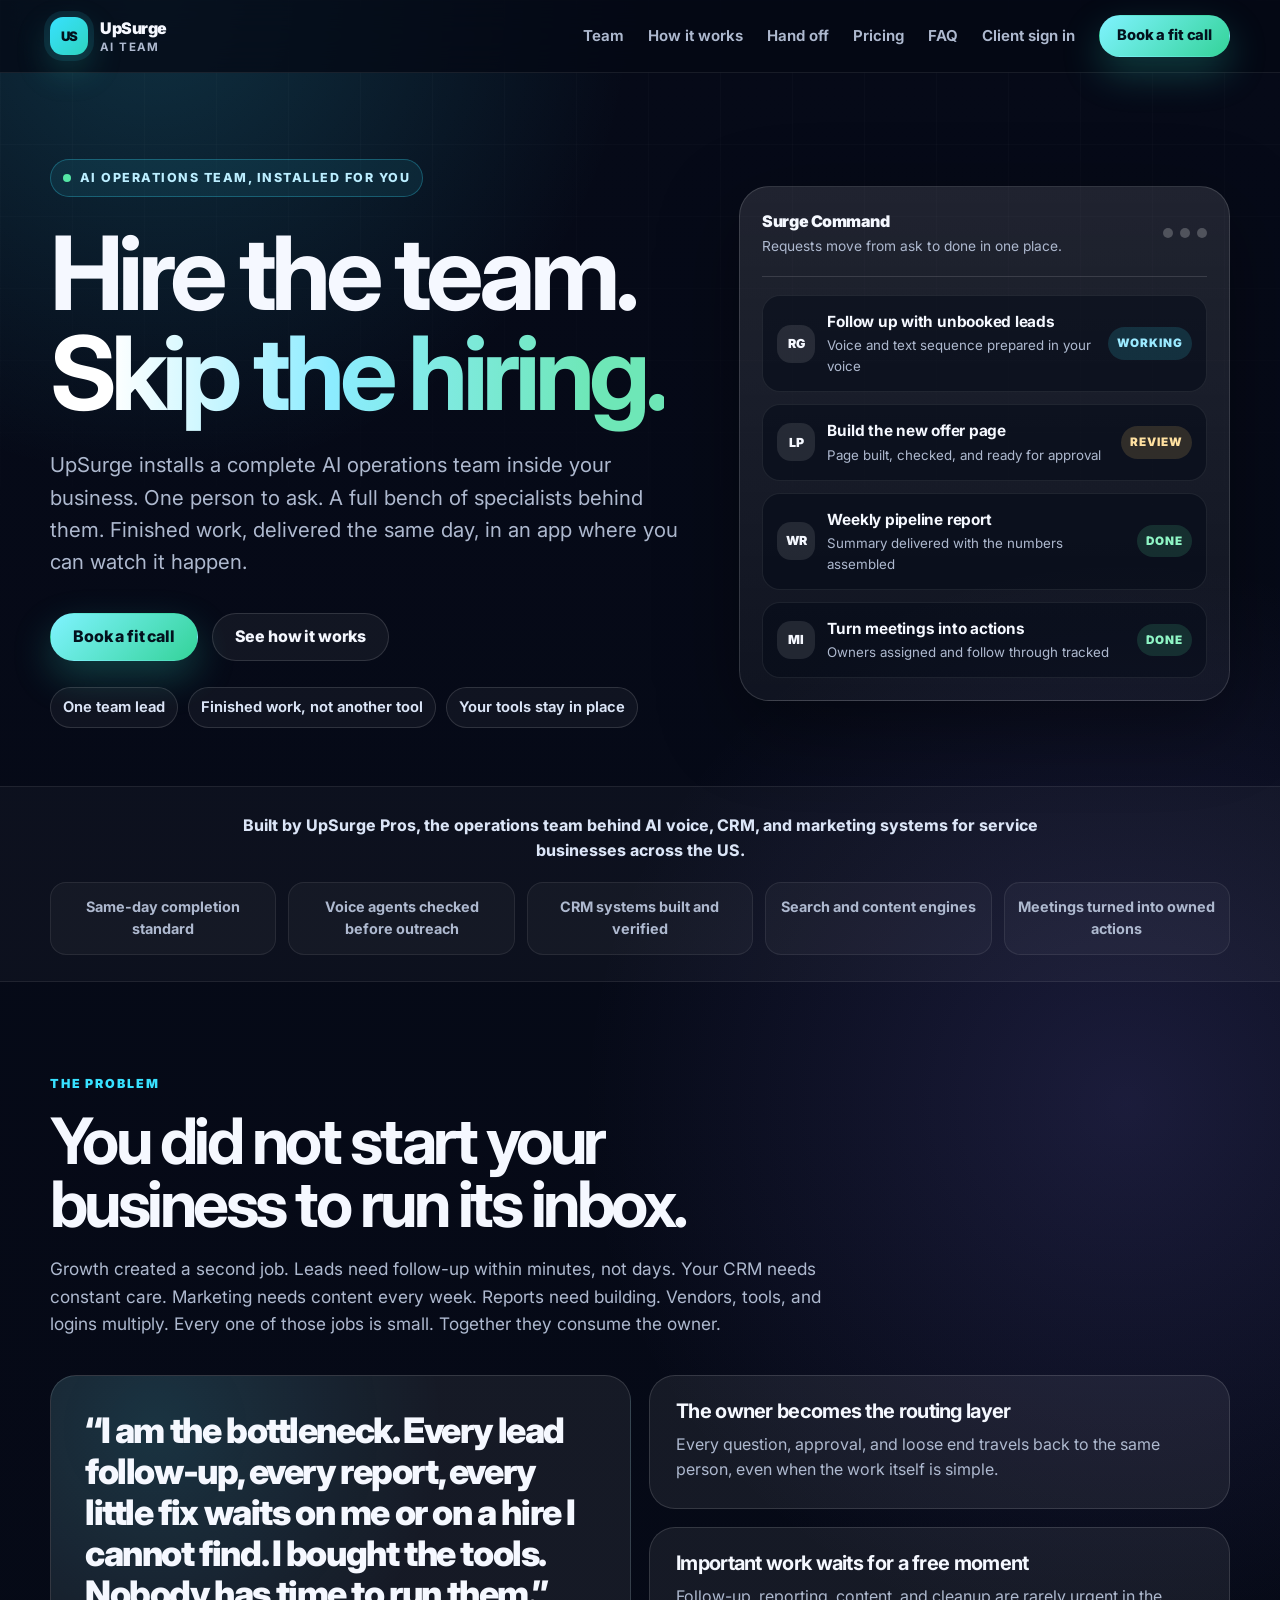
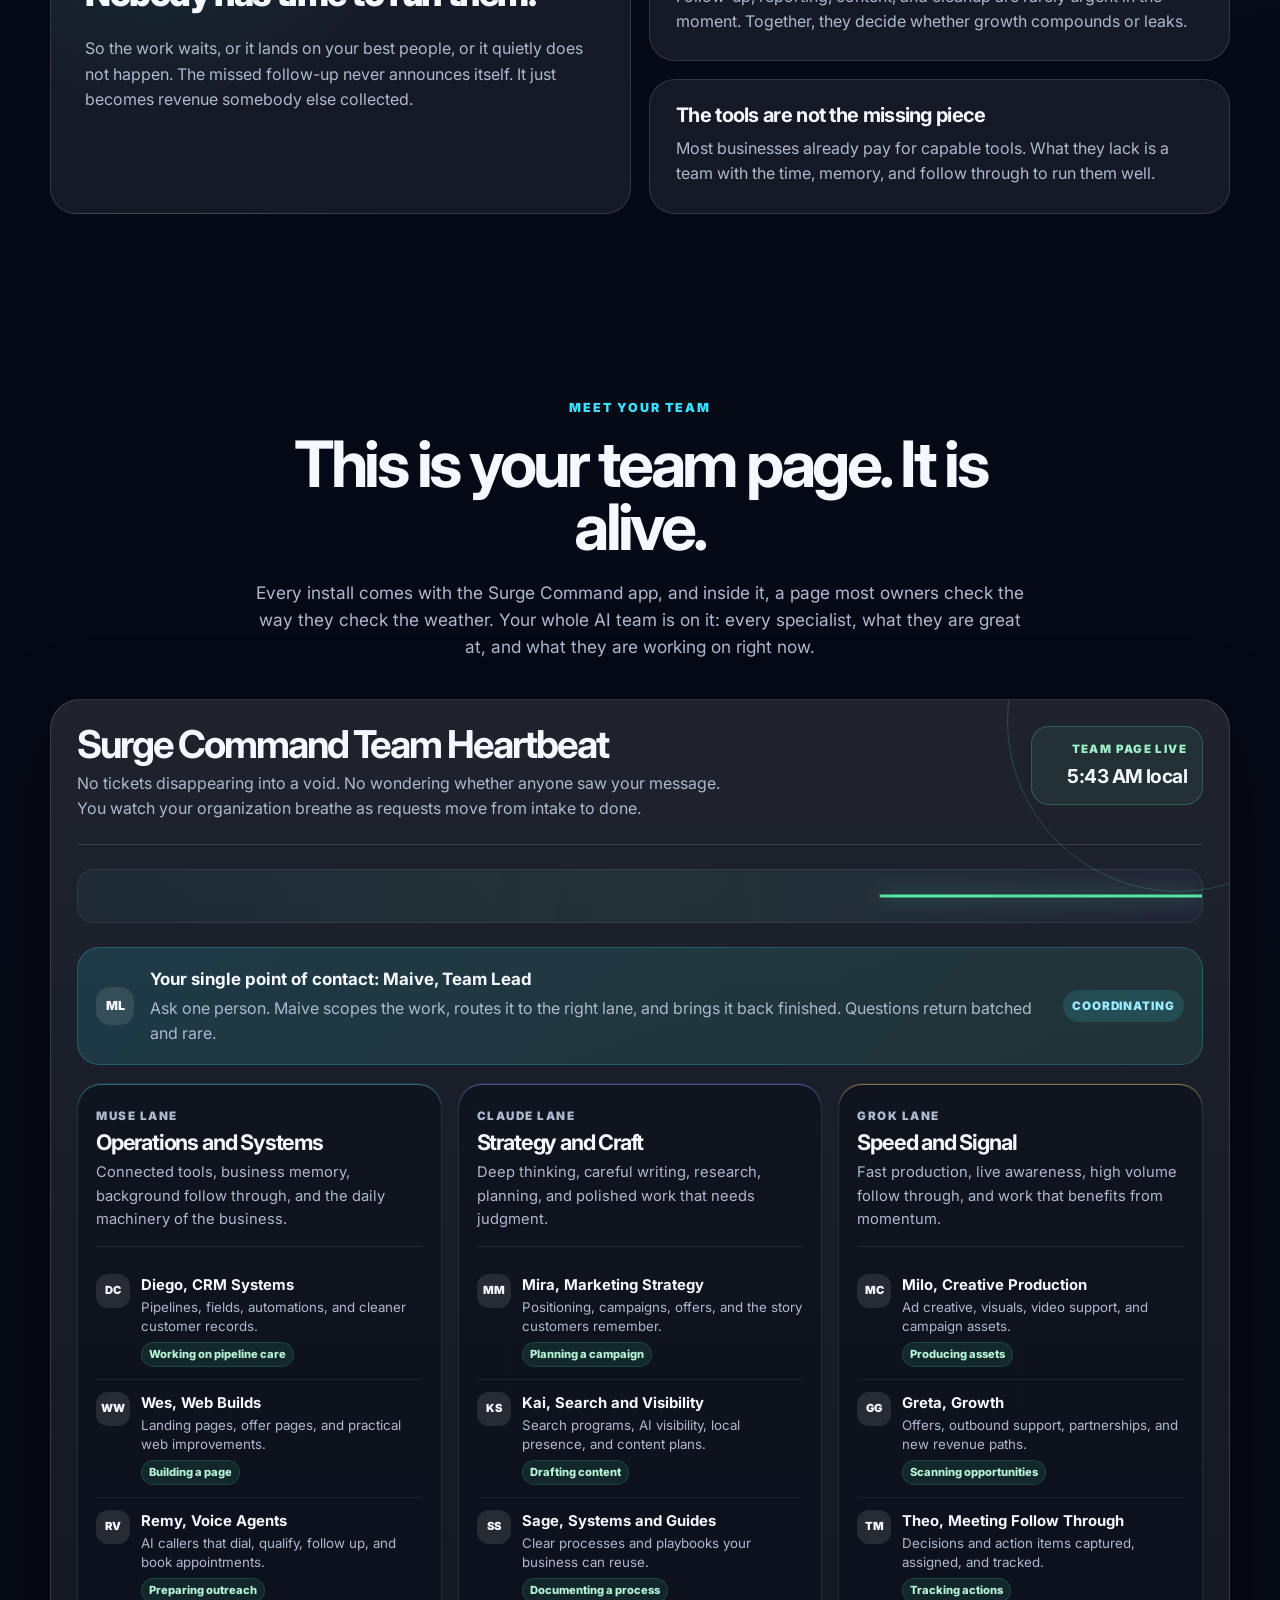
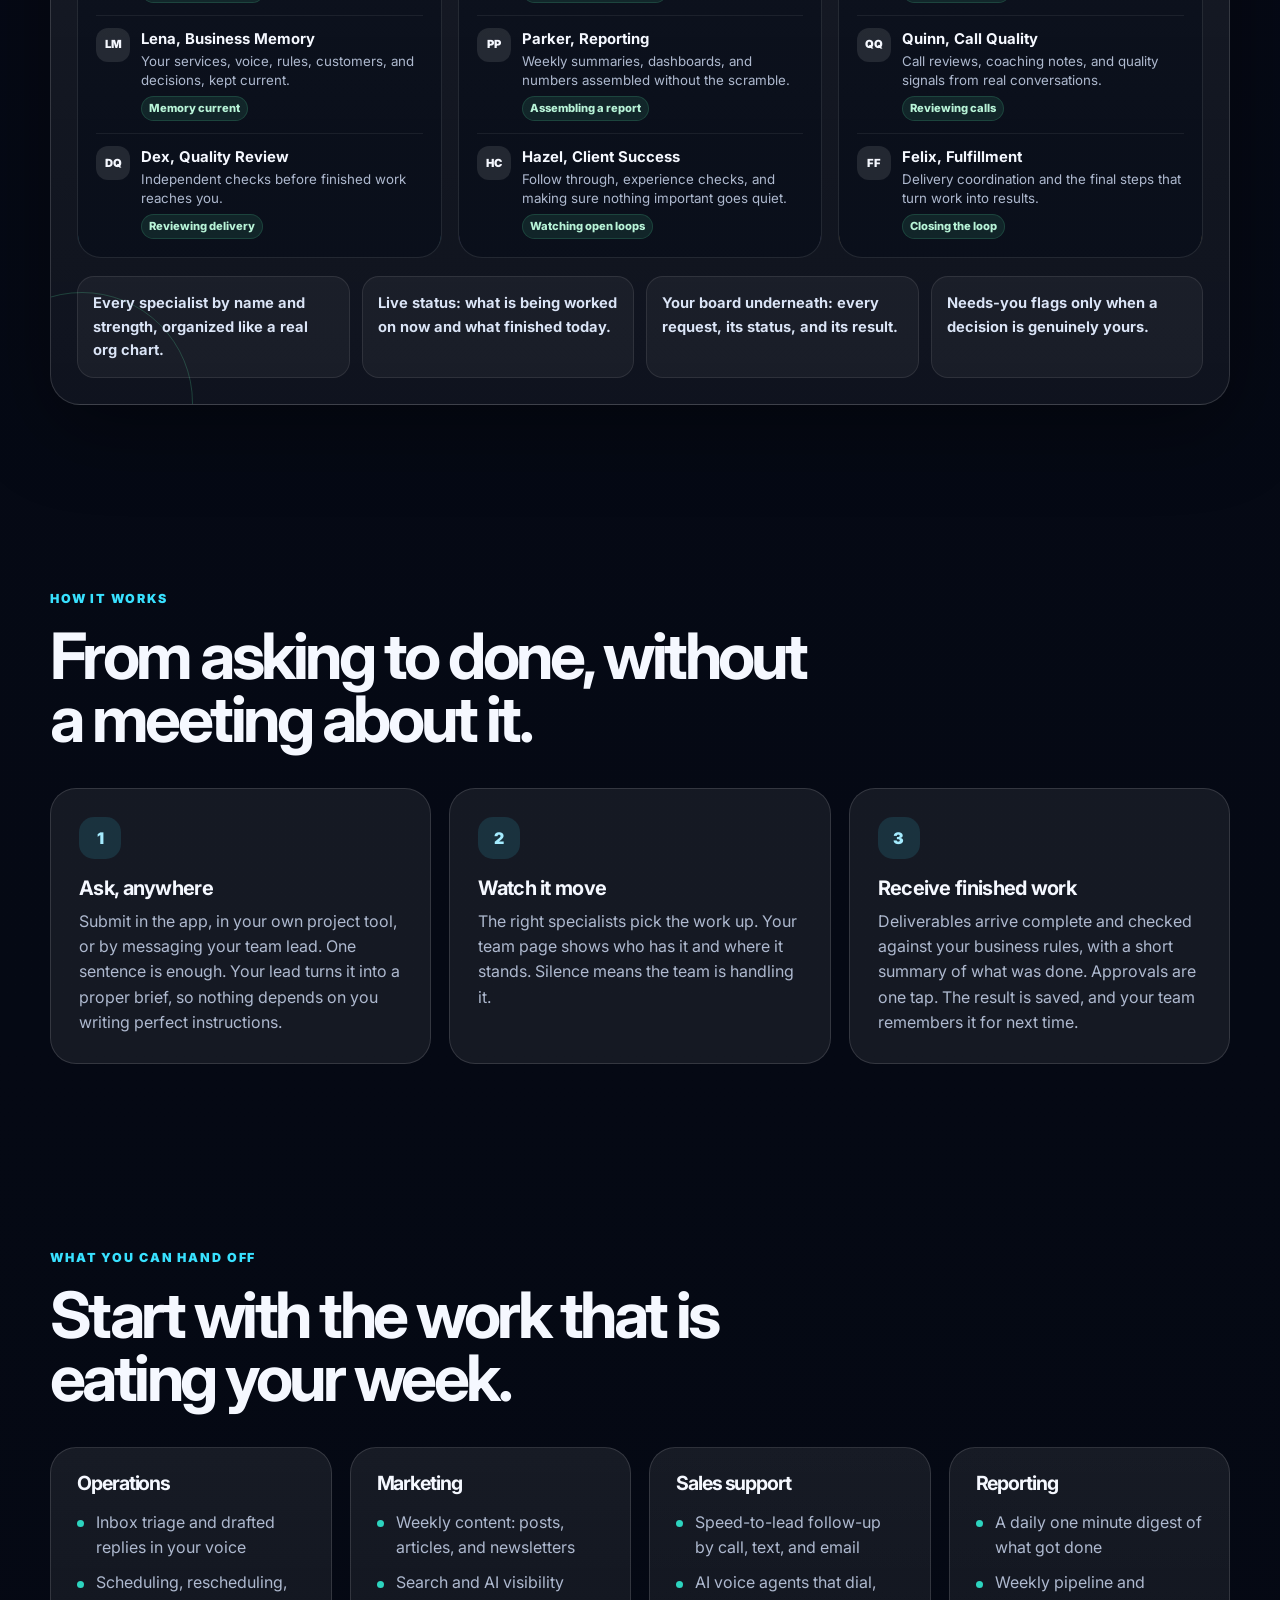
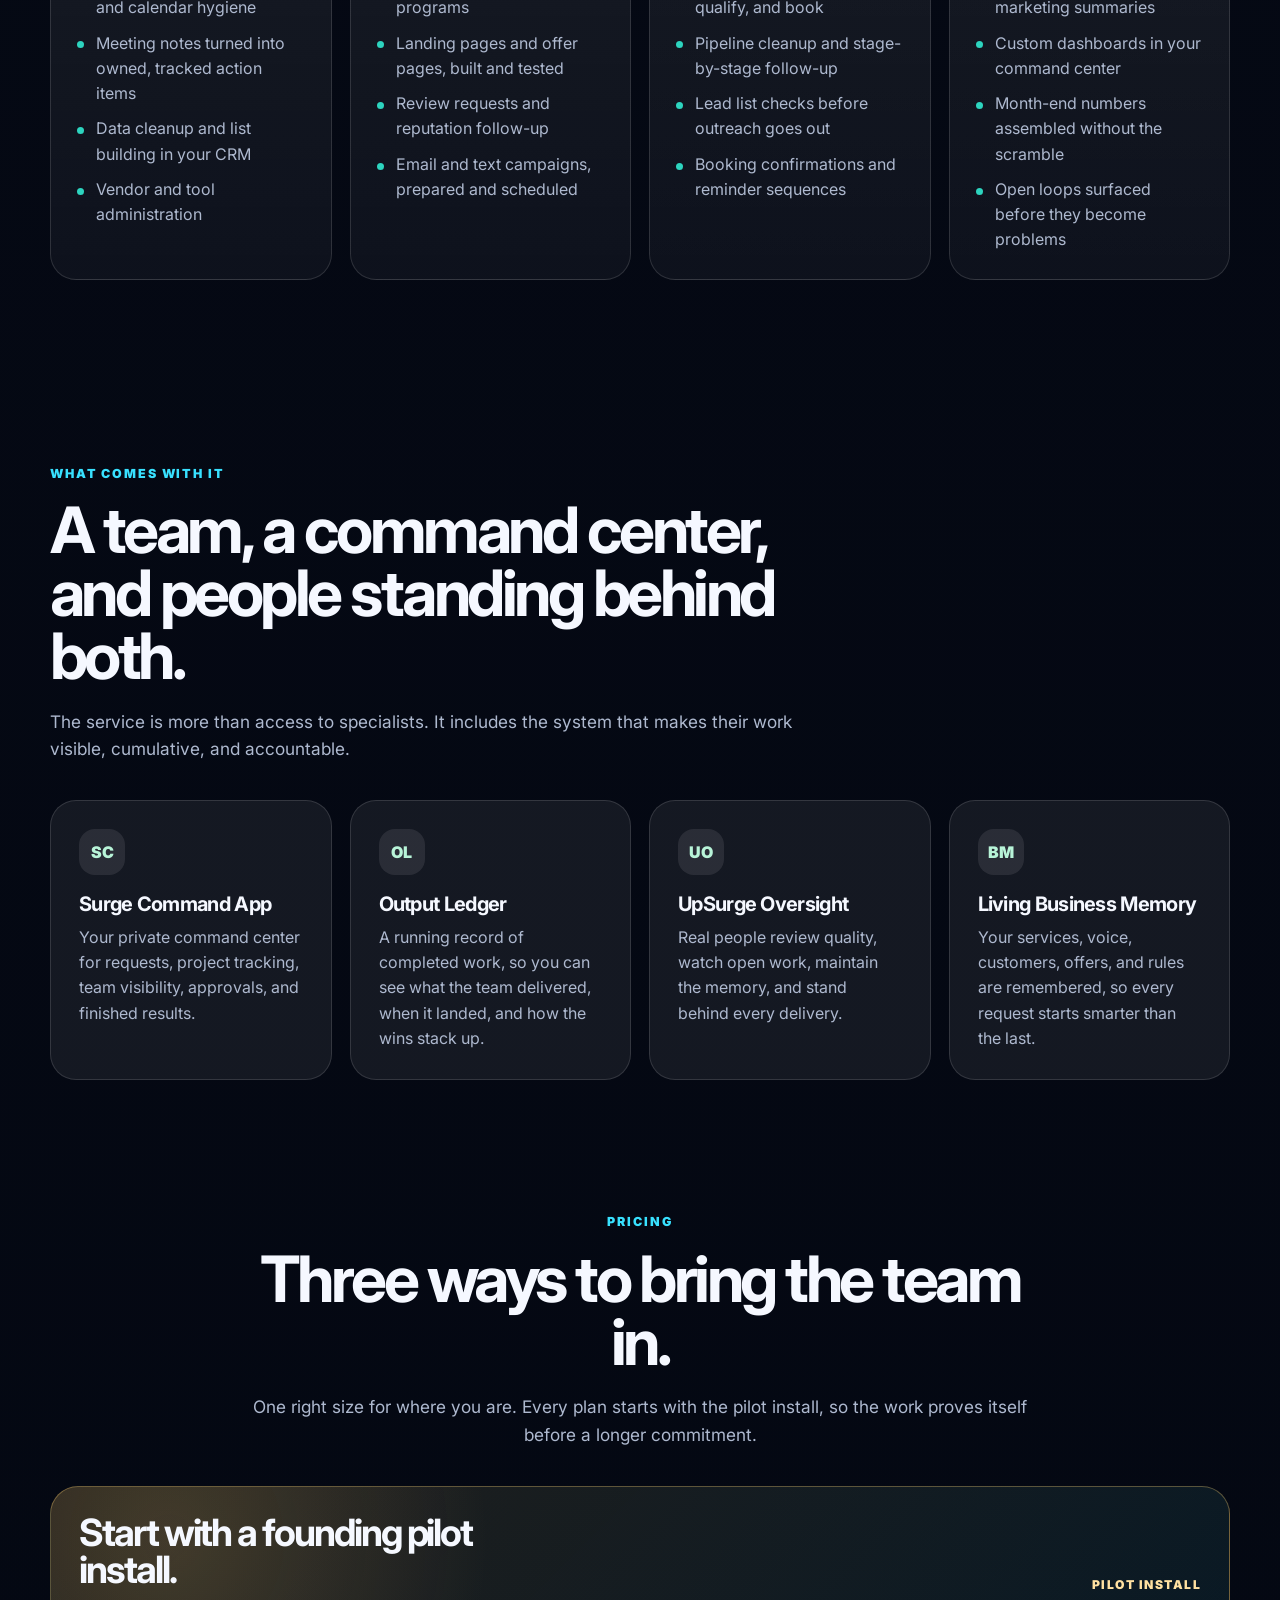
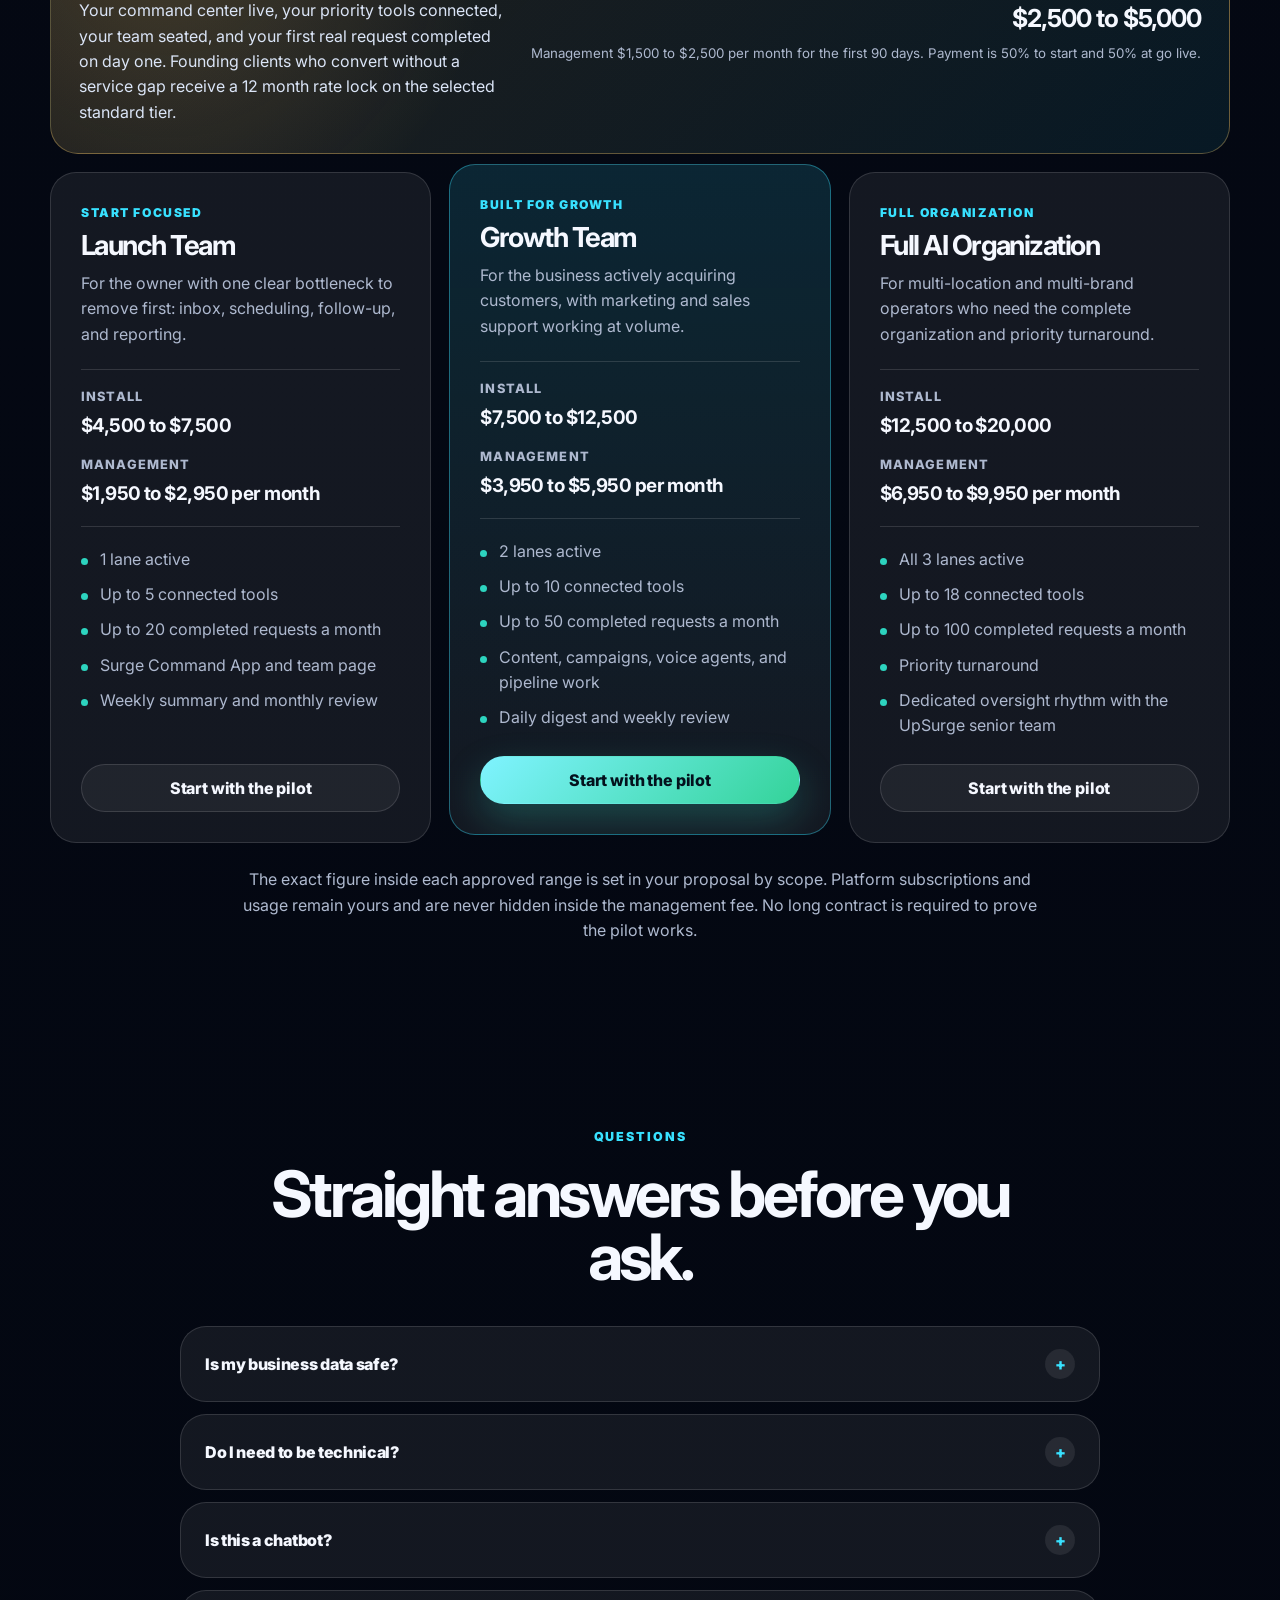
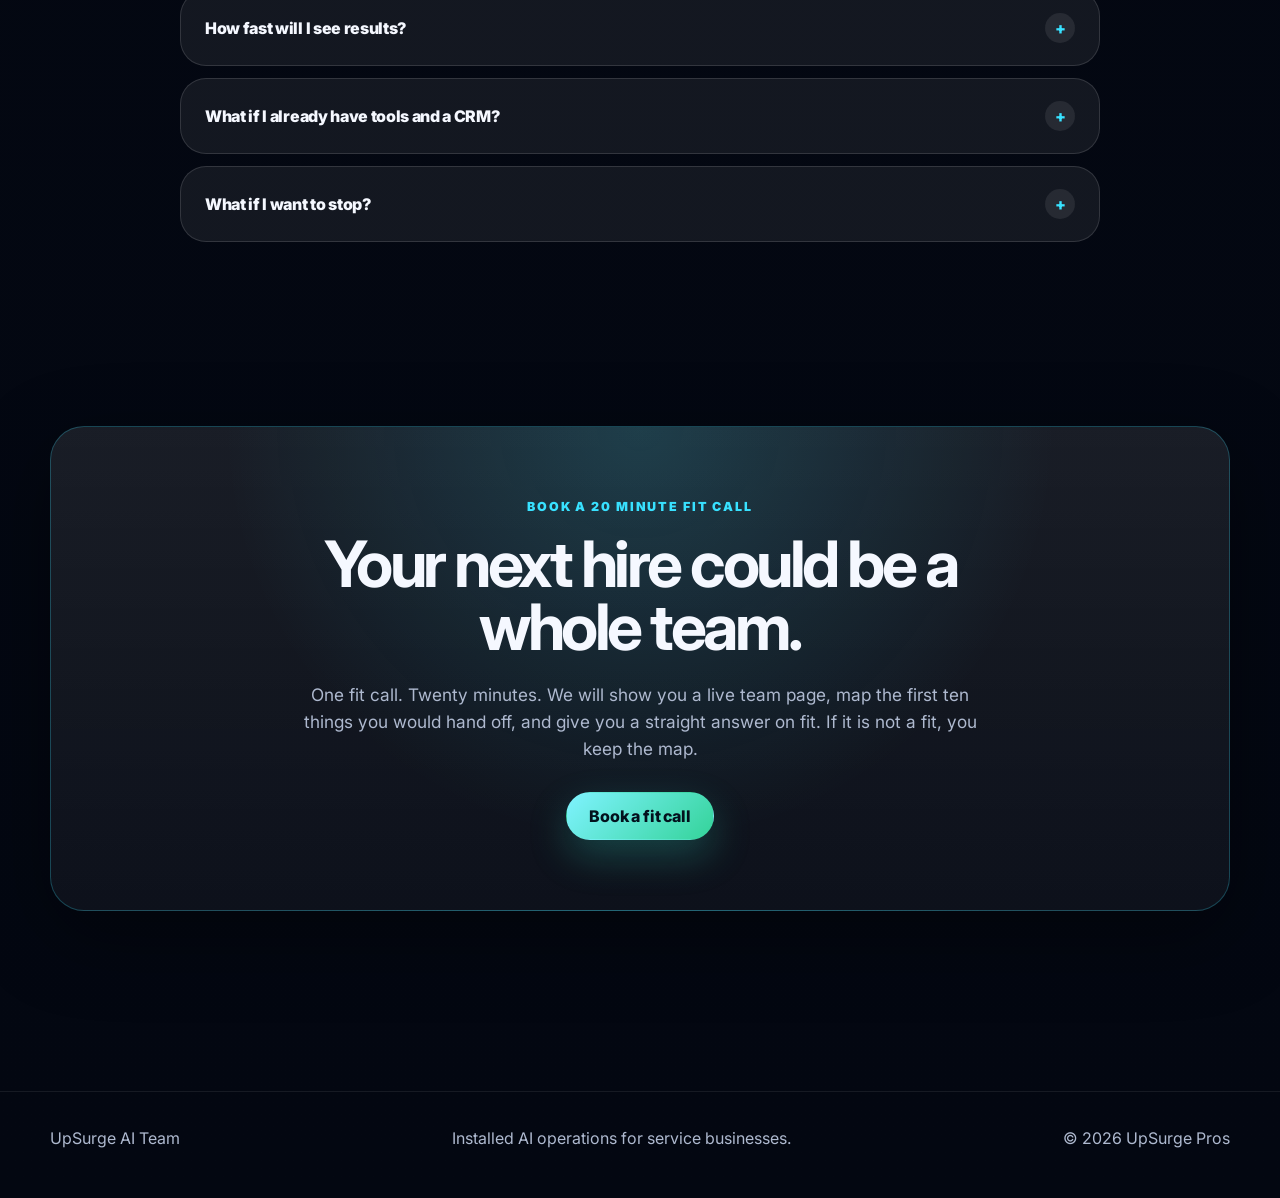
==== commit 05125a3e: "Client journey site: sign in, business-shaped workspaces, customize panel, radical simplicity pass" ====
--- a/site/index.html
+++ b/site/index.html
@@ -691,7 +691,8 @@
         <a href="#handoff">Hand off</a>
         <a href="#pricing">Pricing</a>
         <a href="#faq">FAQ</a>
-        <a class="button primary small" href="#book">Book a fit call</a>
+        <a href="signin.html">Client sign in</a>
+        <a class="button primary small" href="book.html">Book a fit call</a>
       </nav>
     </div>
   </header>
@@ -704,7 +705,7 @@
           <h1>Hire the team. <span class="gradient">Skip the hiring.</span></h1>
           <p class="hero-copy">UpSurge installs a complete AI operations team inside your business. One person to ask. A full bench of specialists behind them. Finished work, delivered the same day, in an app where you can watch it happen.</p>
           <div class="hero-actions">
-            <a class="button primary" href="#book">Book a fit call</a>
+            <a class="button primary" href="book.html">Book a fit call</a>
             <a class="button secondary" href="#how">See how it works</a>
           </div>
           <div class="hero-notes" aria-label="Service highlights">
@@ -1026,7 +1027,7 @@
               <li>Surge Command App and team page</li>
               <li>Weekly summary and monthly review</li>
             </ul>
-            <a class="button secondary" href="#book">Start with the pilot</a>
+            <a class="button secondary" href="book.html">Start with the pilot</a>
           </article>
 
           <article class="price-card featured">
@@ -1046,7 +1047,7 @@
               <li>Content, campaigns, voice agents, and pipeline work</li>
               <li>Daily digest and weekly review</li>
             </ul>
-            <a class="button primary" href="#book">Start with the pilot</a>
+            <a class="button primary" href="book.html">Start with the pilot</a>
           </article>
 
           <article class="price-card">
@@ -1066,7 +1067,7 @@
               <li>Priority turnaround</li>
               <li>Dedicated oversight rhythm with the UpSurge senior team</li>
             </ul>
-            <a class="button secondary" href="#book">Start with the pilot</a>
+            <a class="button secondary" href="book.html">Start with the pilot</a>
           </article>
         </div>
         <p class="pricing-note">The exact figure inside each approved range is set in your proposal by scope. Platform subscriptions and usage remain yours and are never hidden inside the management fee. No long contract is required to prove the pilot works.</p>
@@ -1114,7 +1115,7 @@
           <div class="kicker">Book a 20 minute fit call</div>
           <h2 id="book-title">Your next hire could be a whole team.</h2>
           <p>One fit call. Twenty minutes. We will show you a live team page, map the first ten things you would hand off, and give you a straight answer on fit. If it is not a fit, you keep the map.</p>
-          <a class="button primary" href="#book">Book a fit call</a>
+          <a class="button primary" href="book.html">Book a fit call</a>
         </div>
       </div>
     </section>
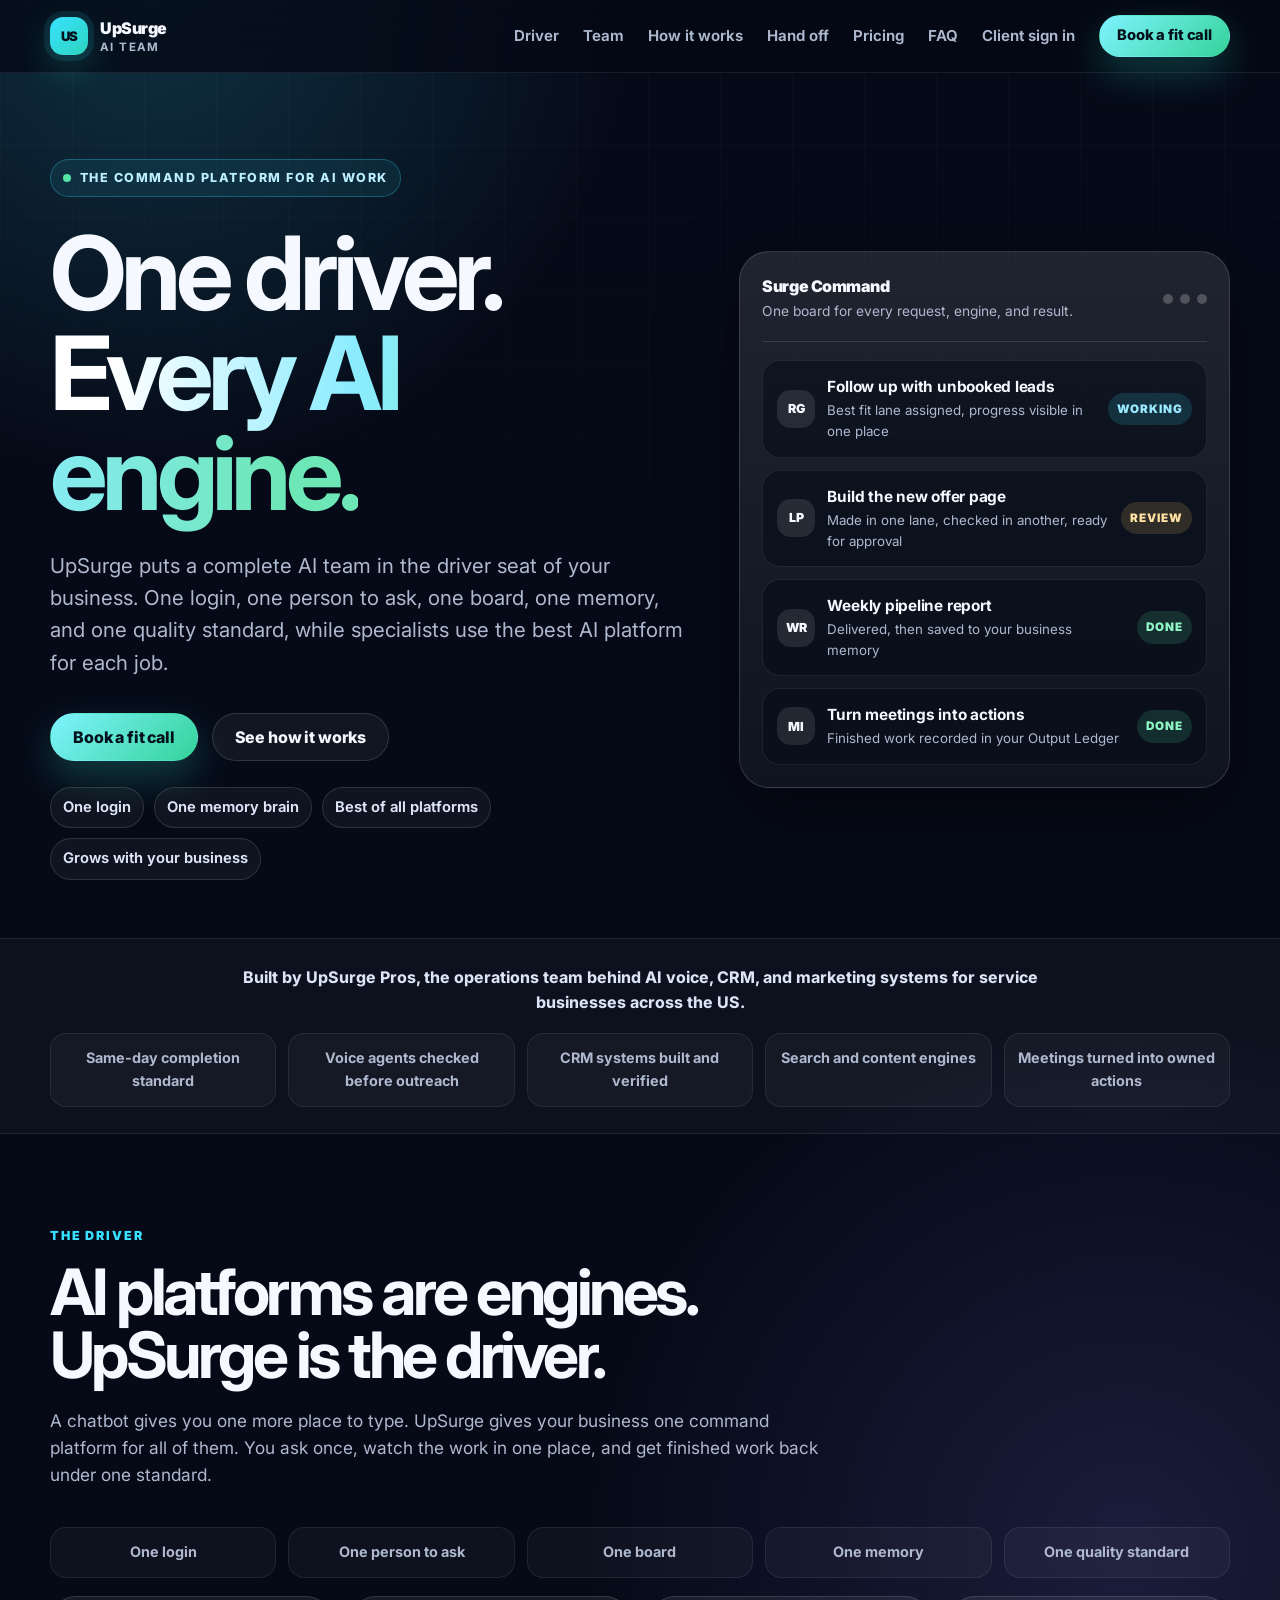
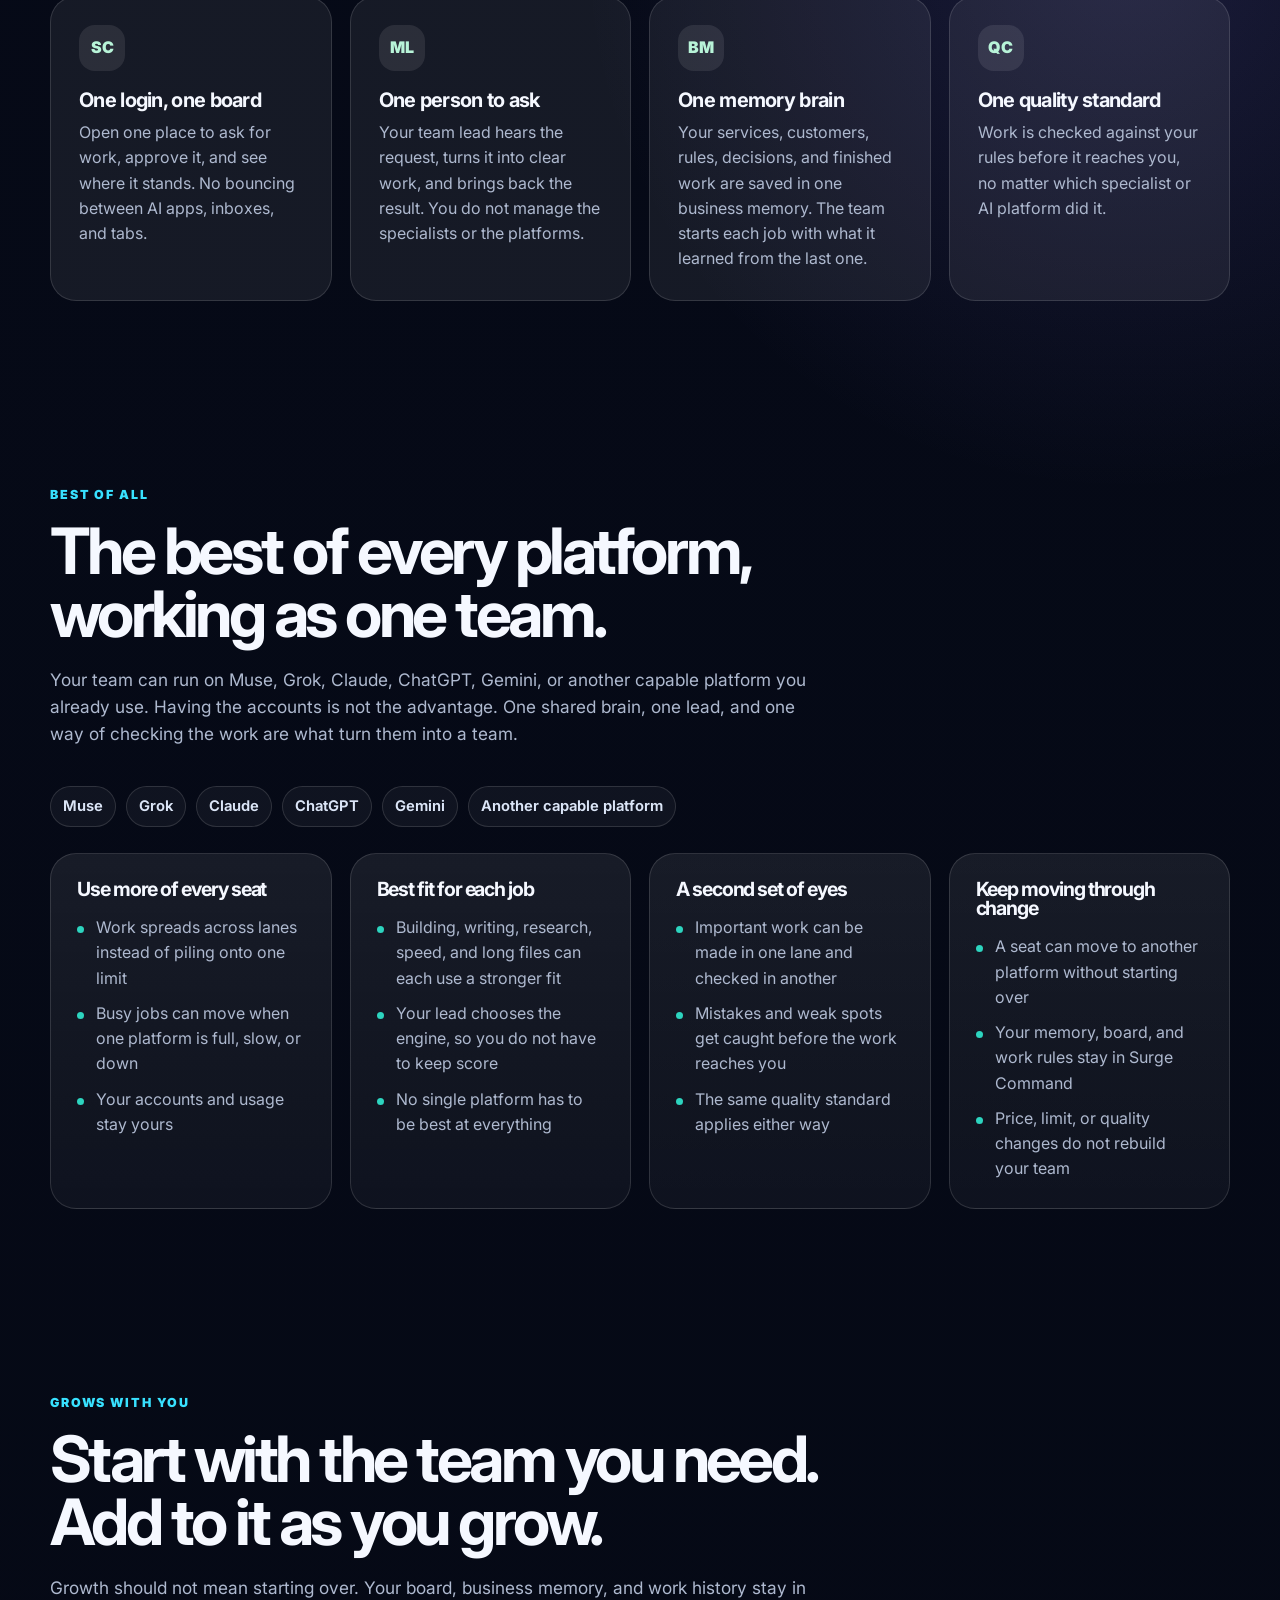
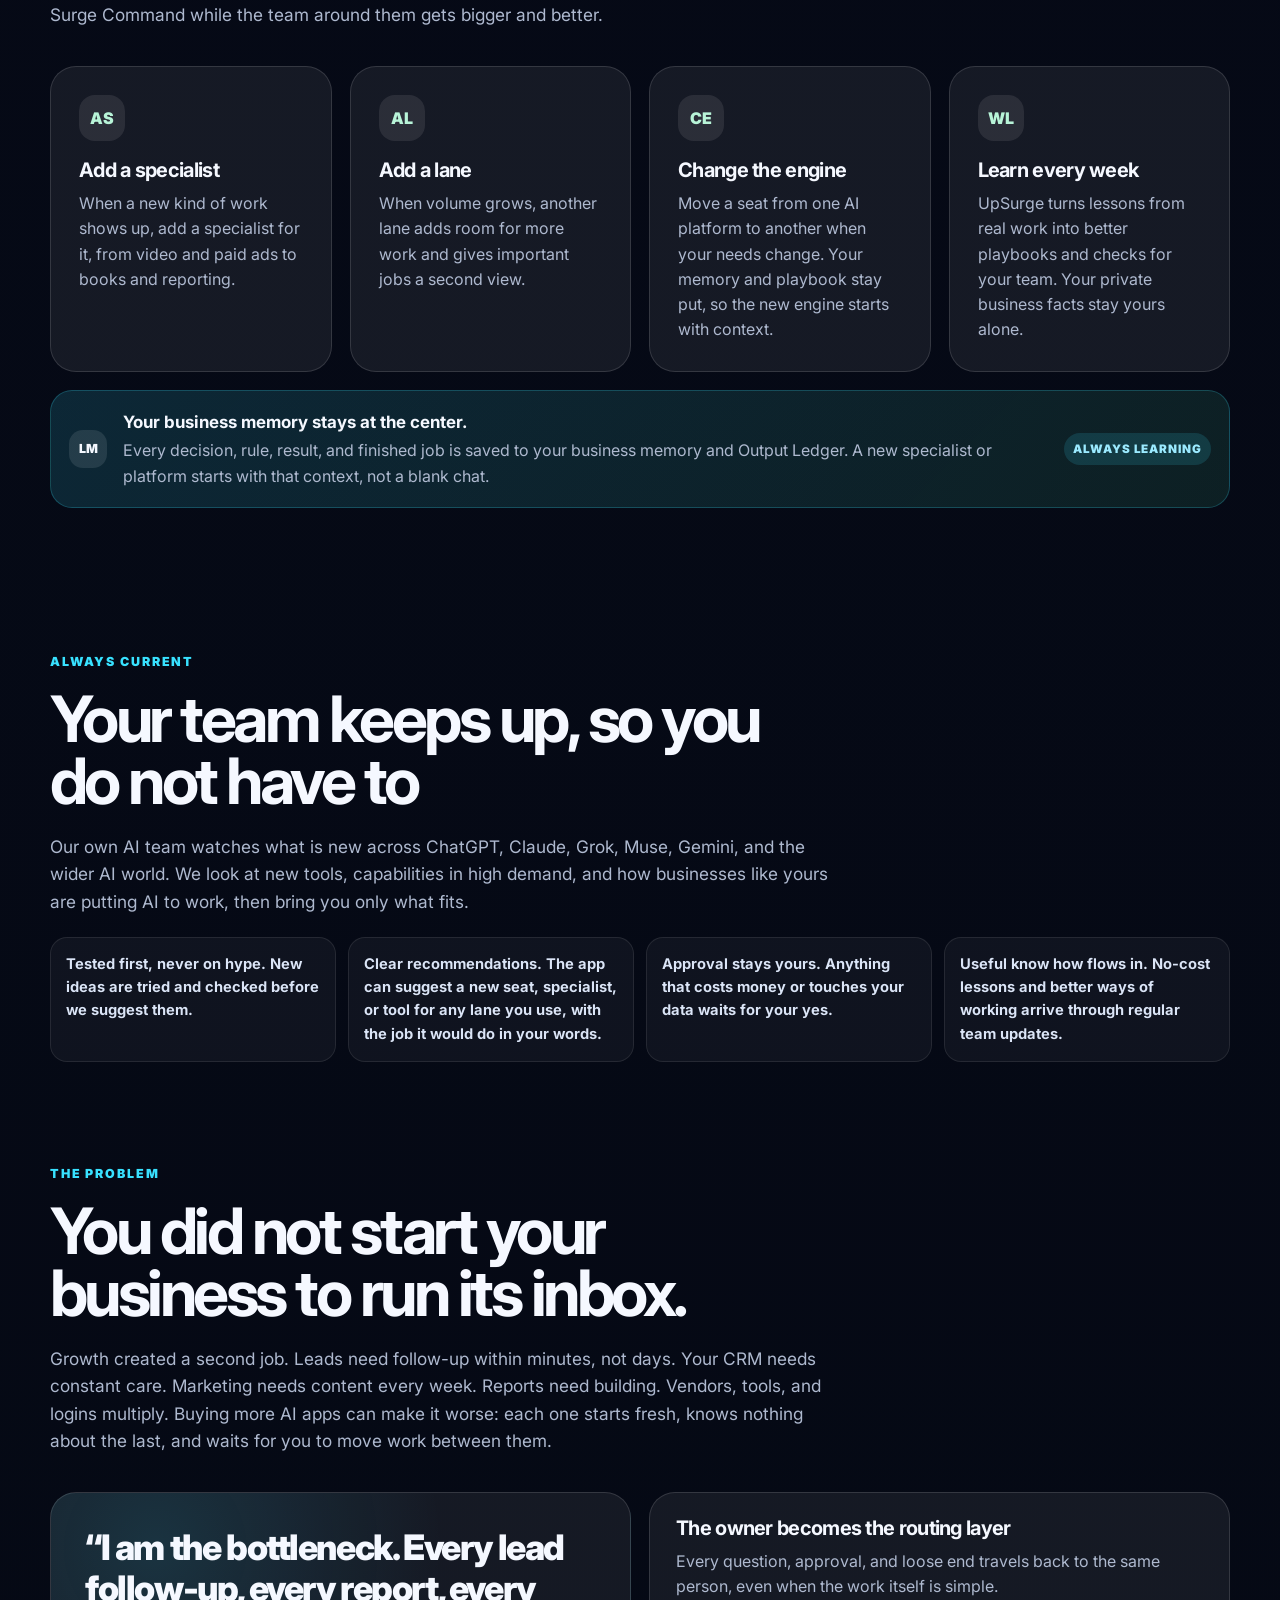
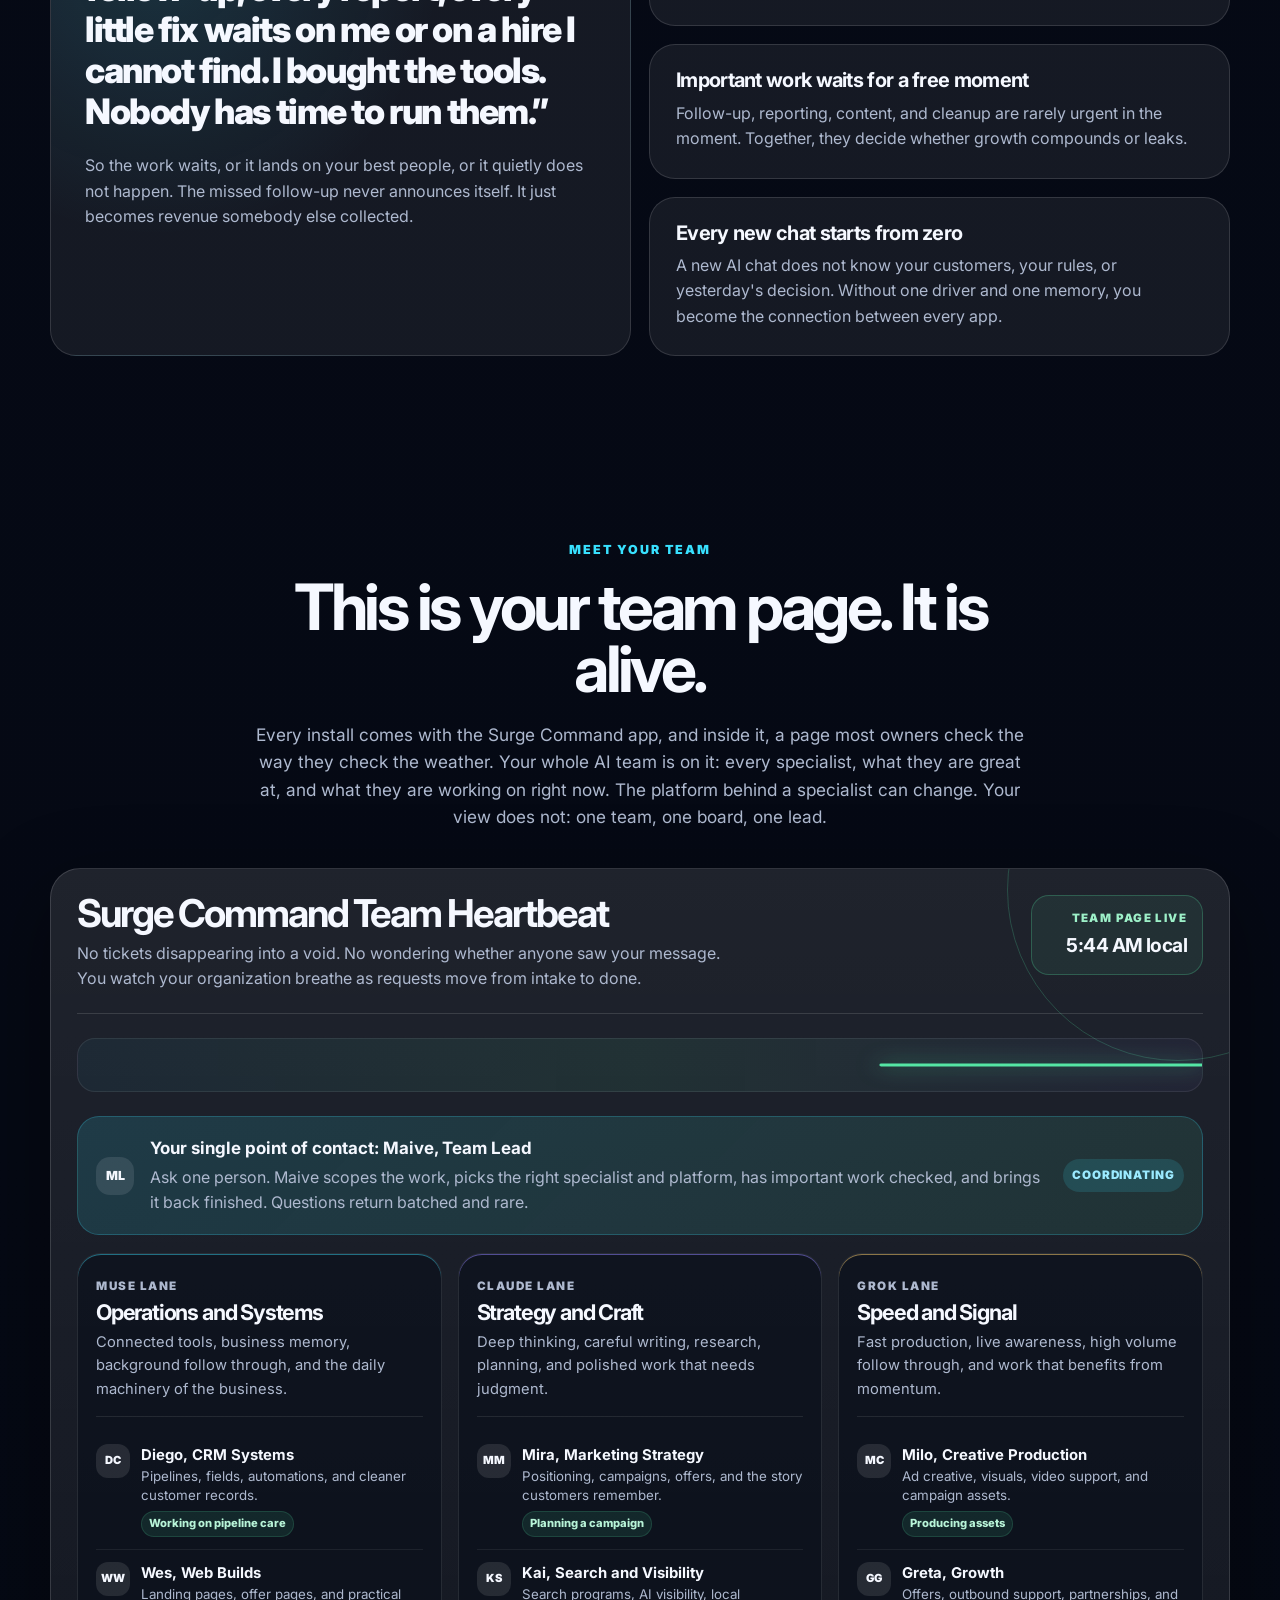
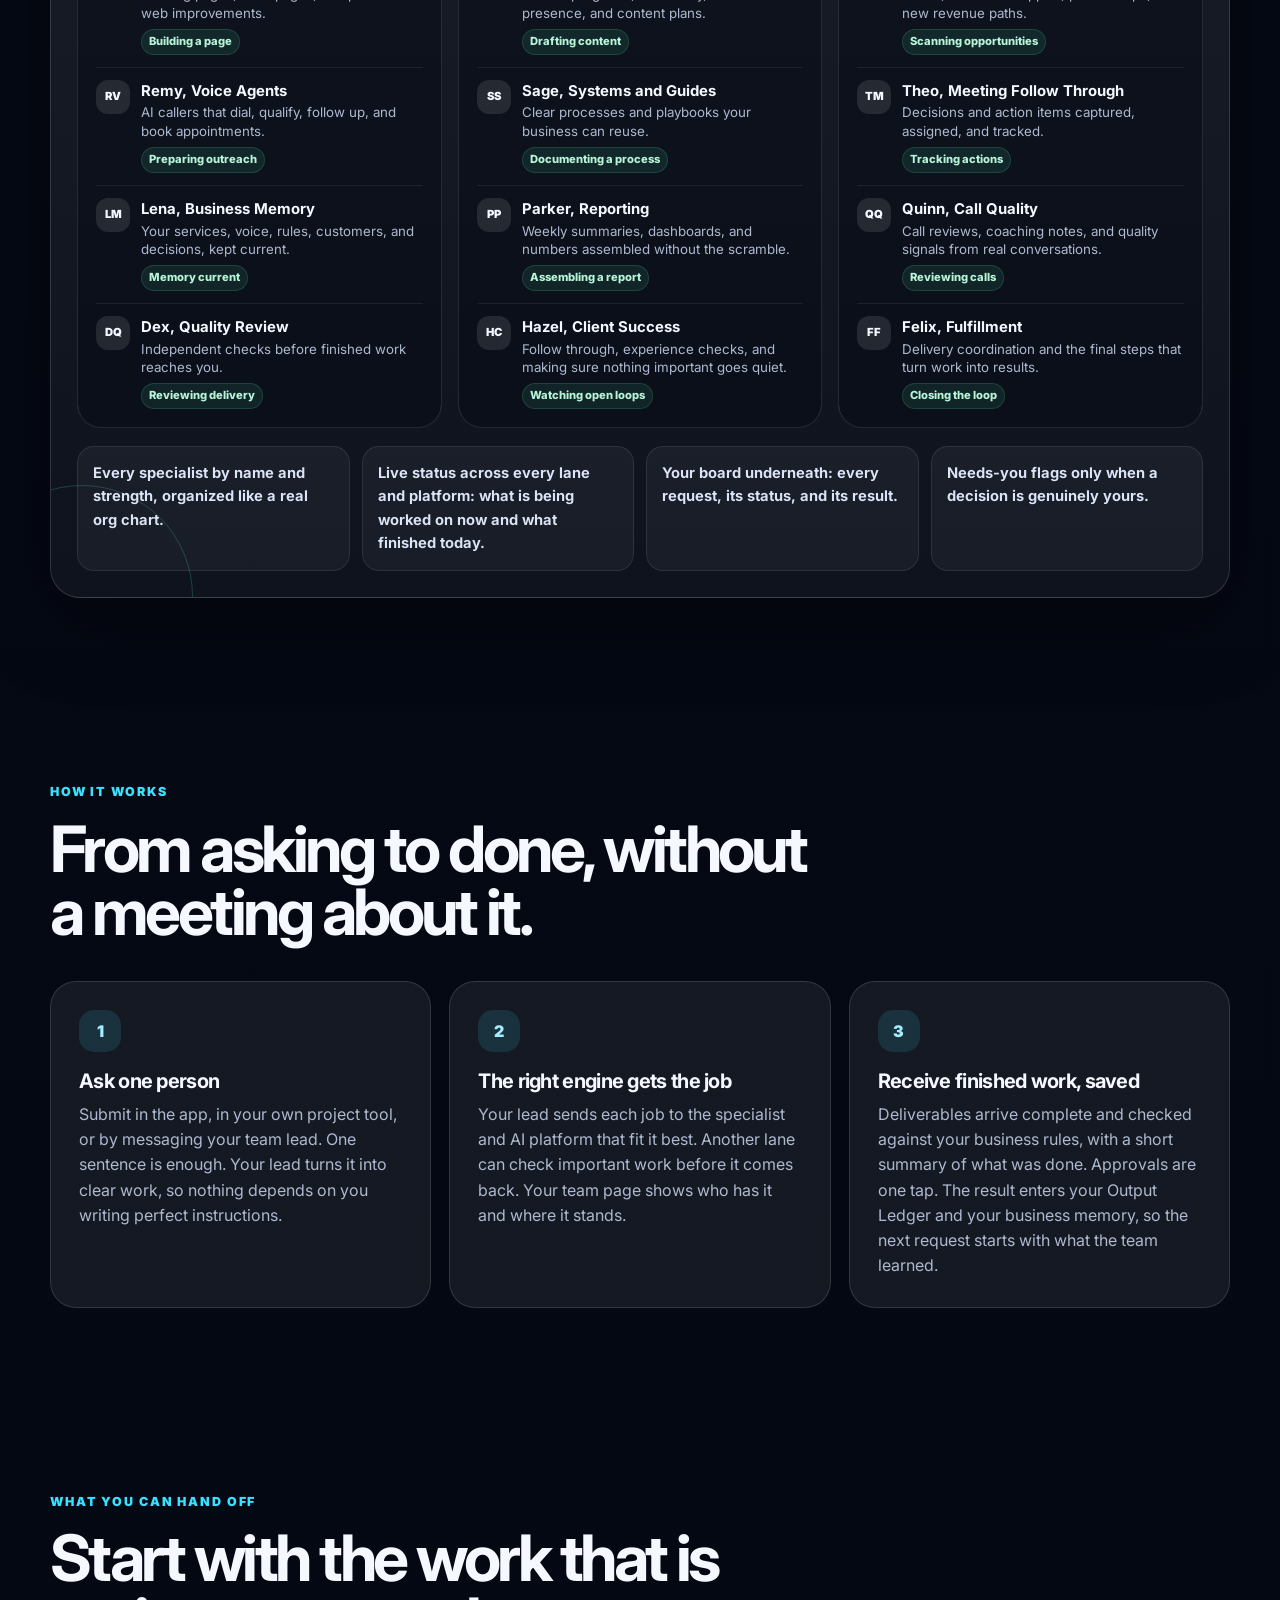
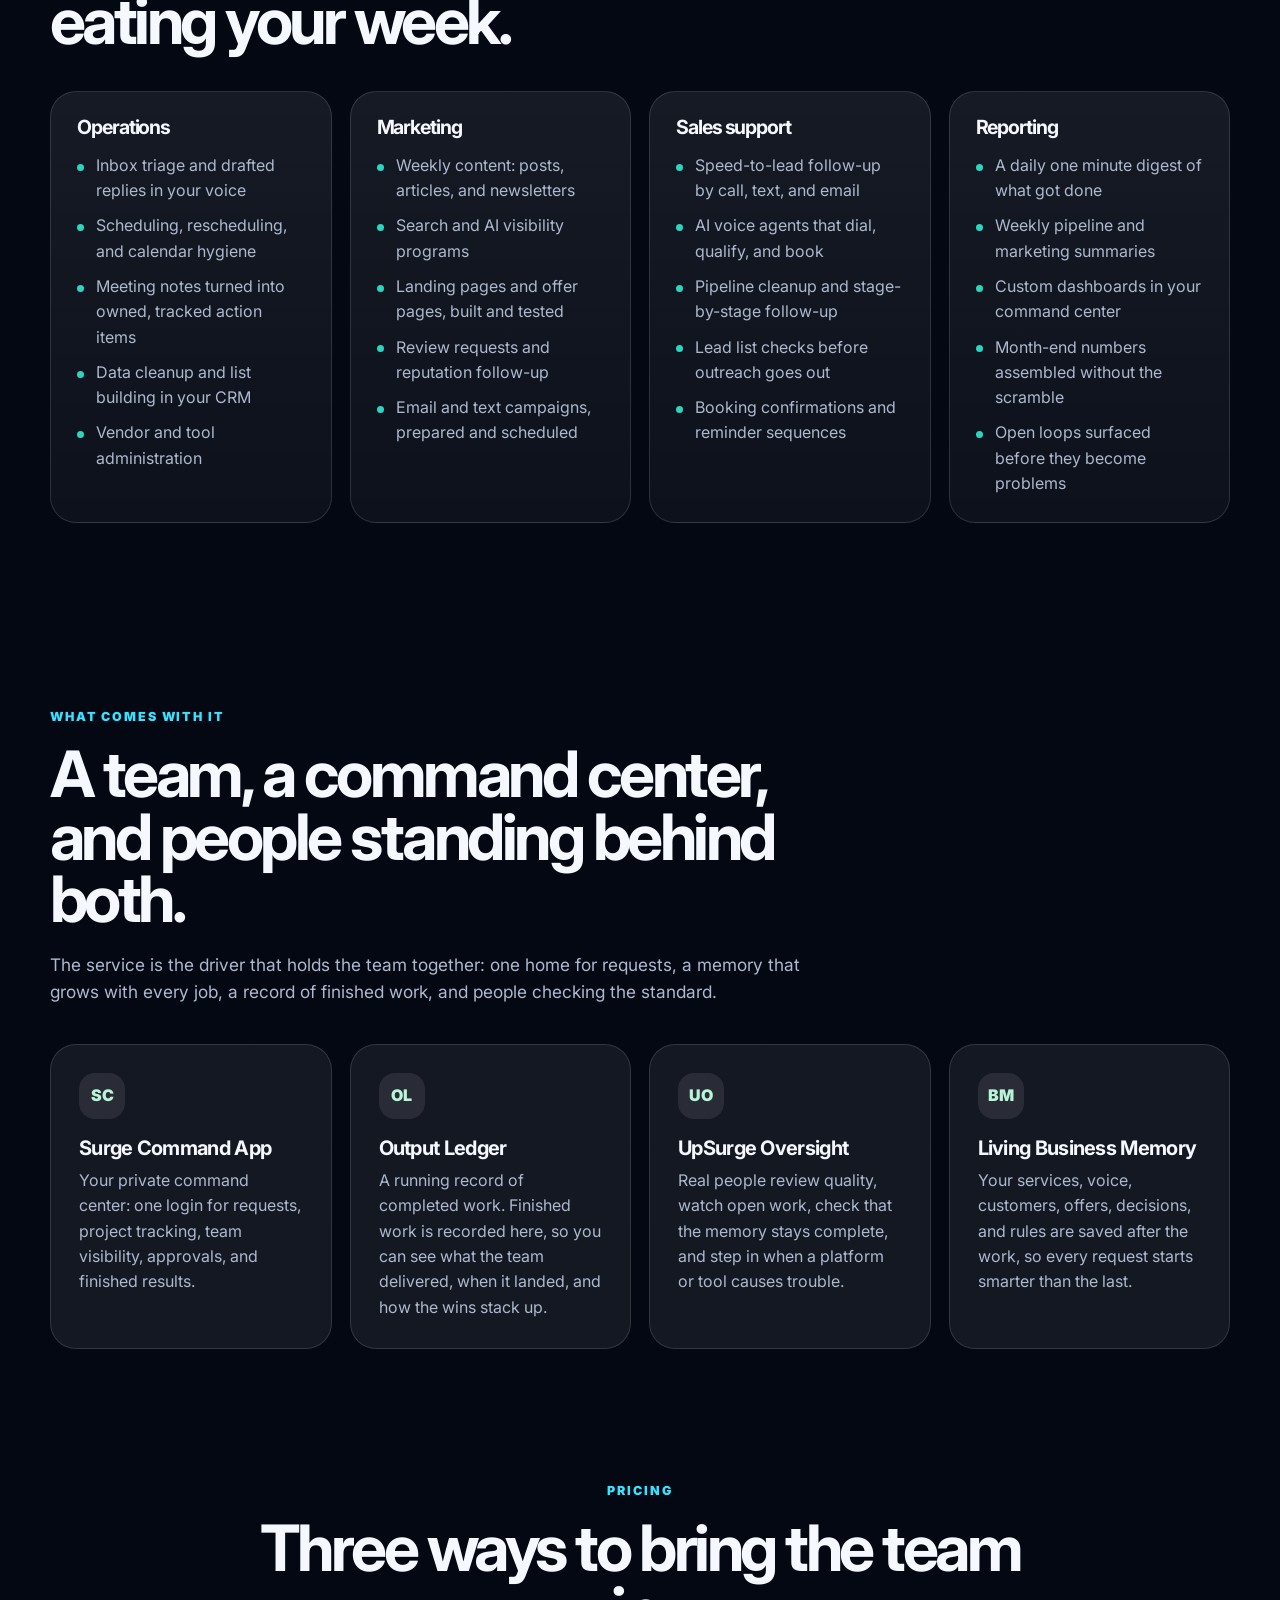
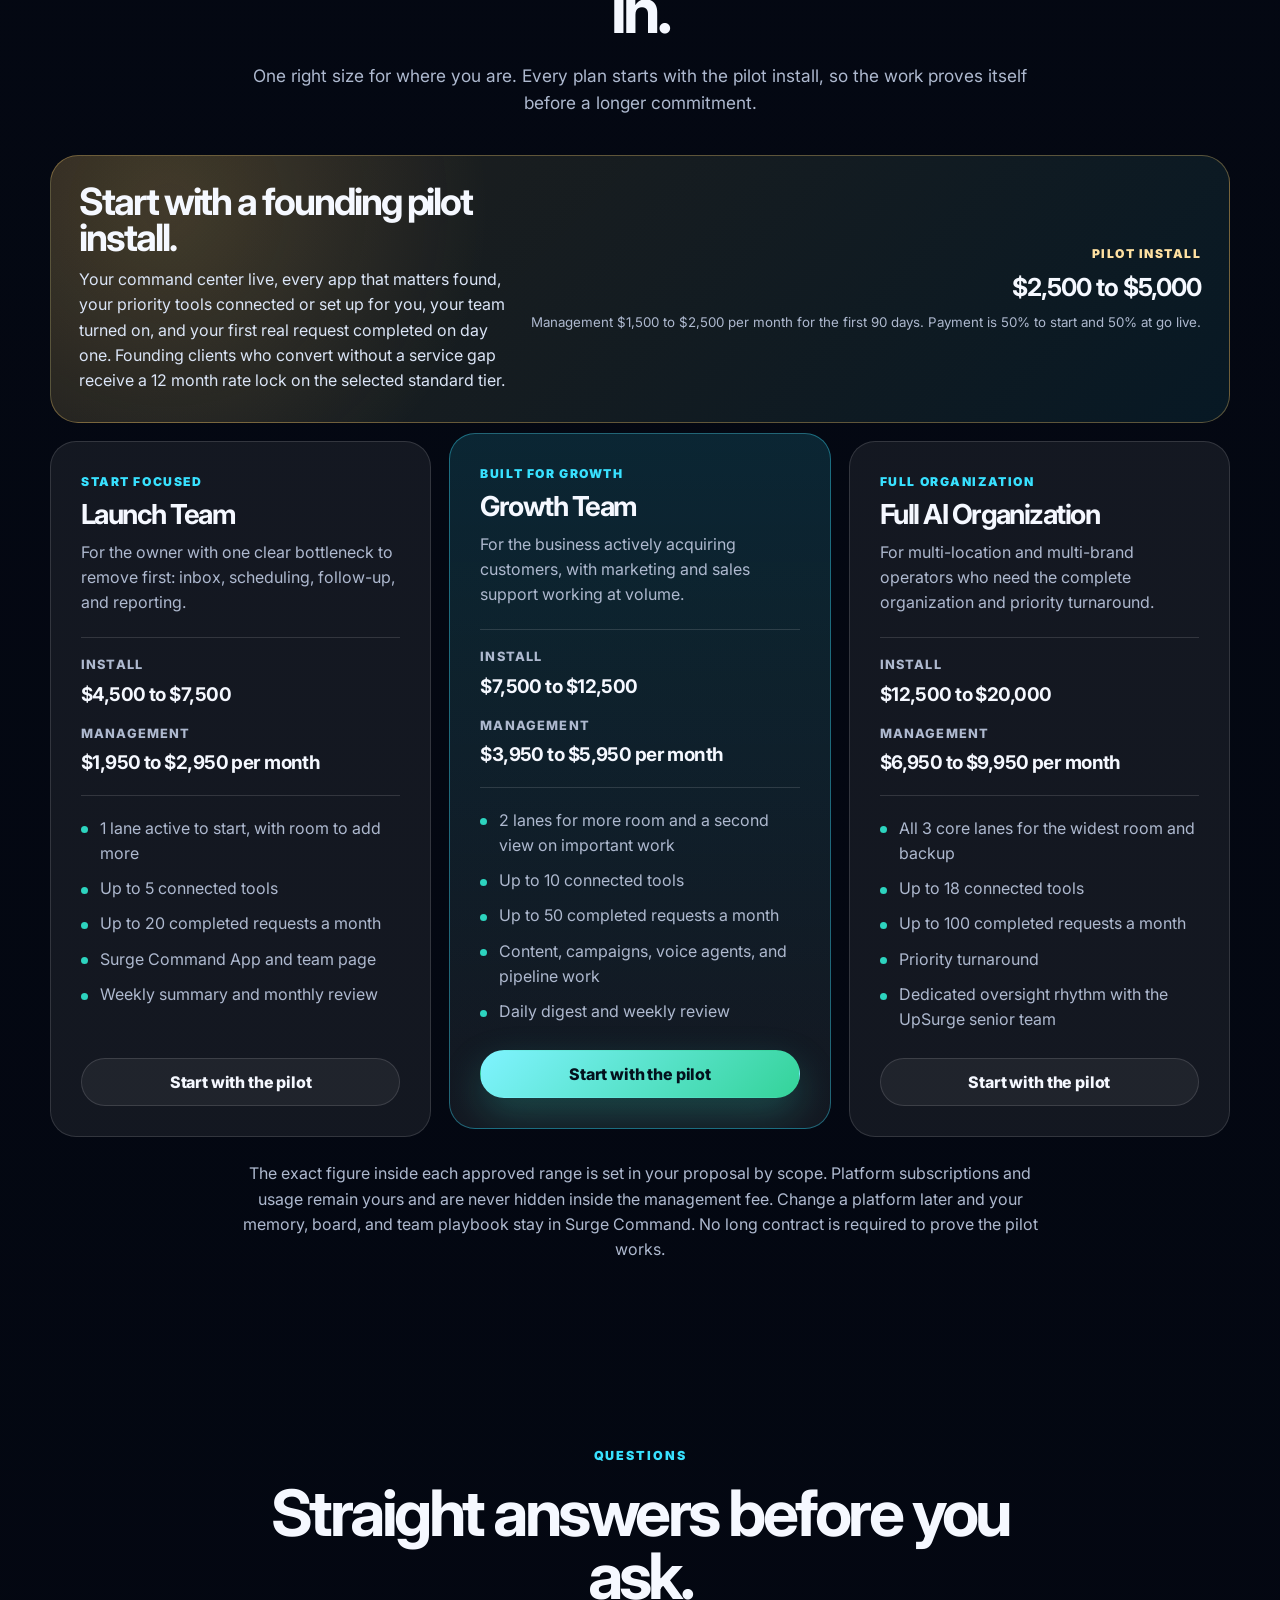
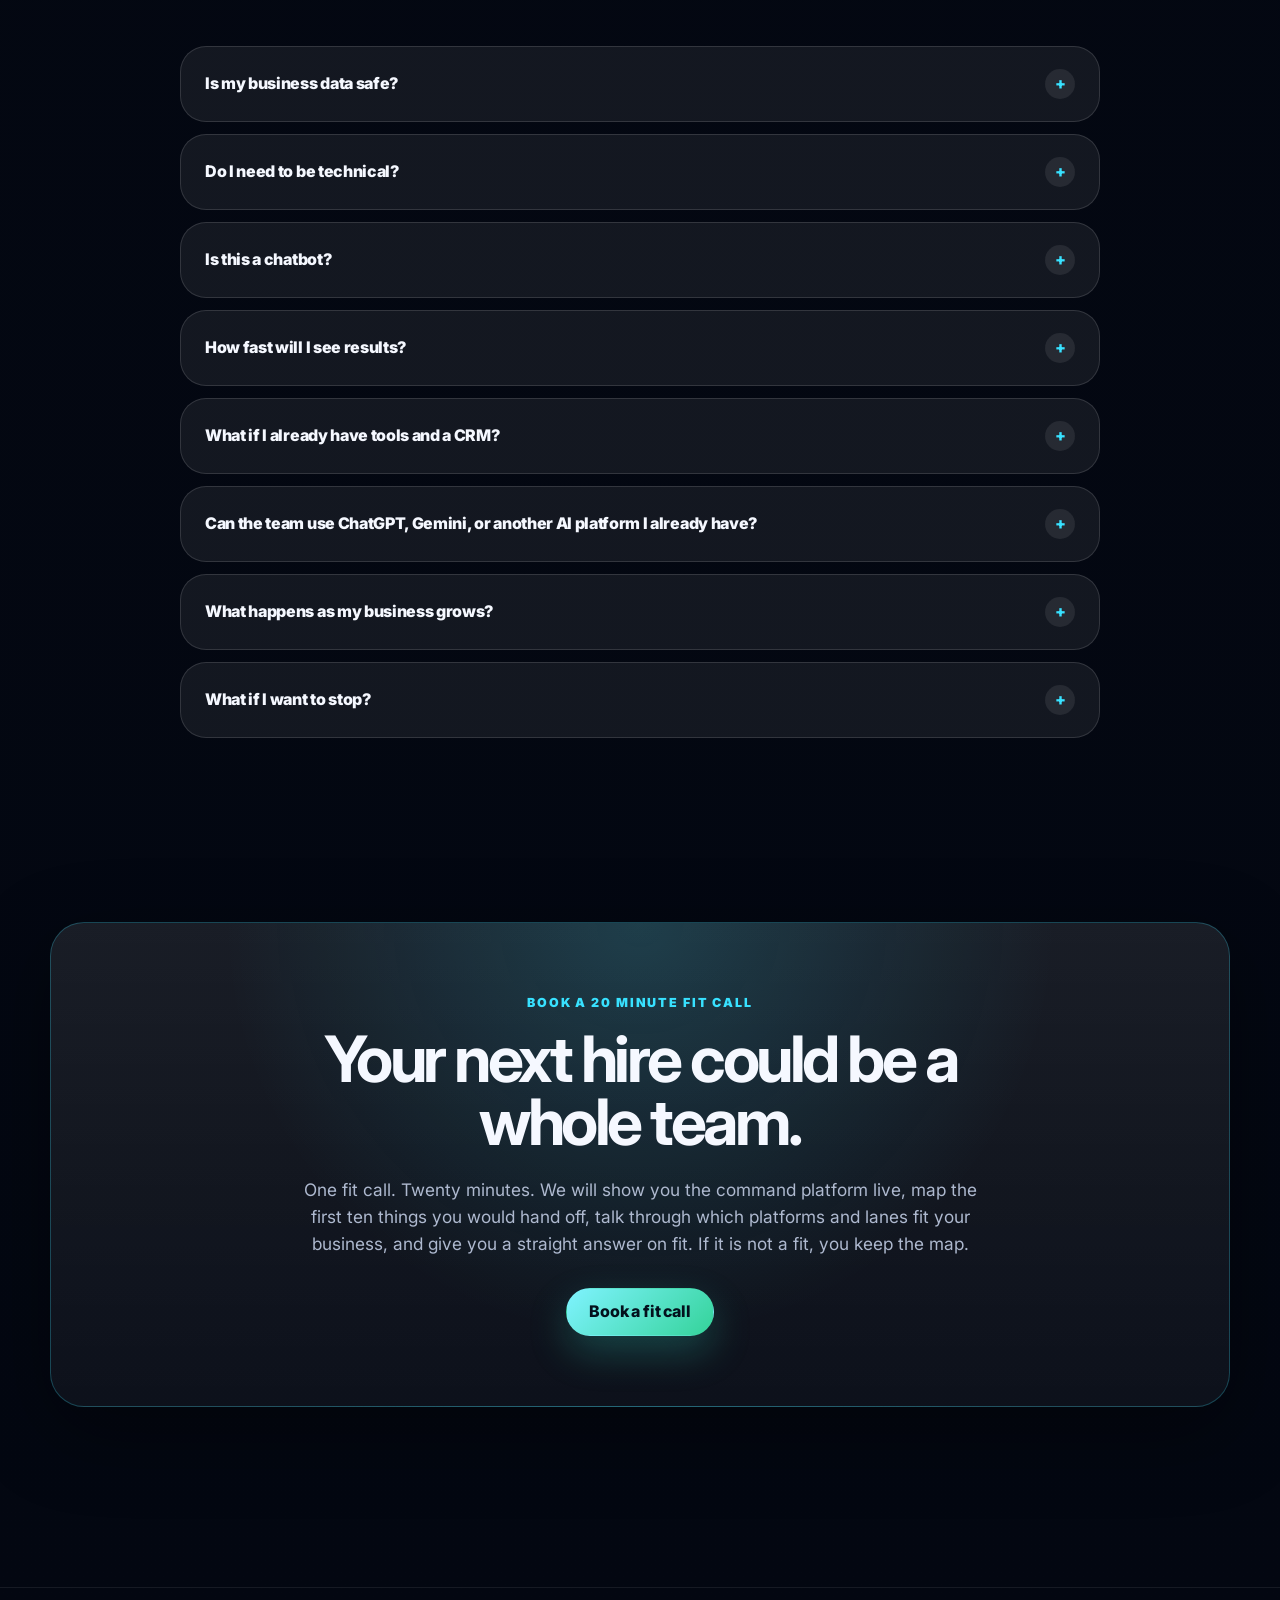
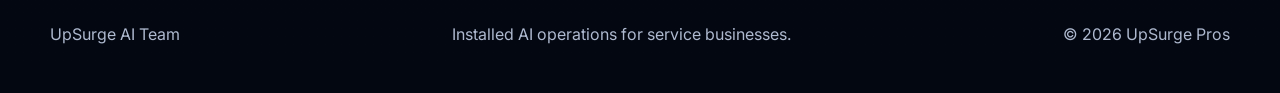
==== commit 0c19633d: "Homepage: the driver platform story, best of all lanes, grows with you, always current" ====
--- a/site/index.html
+++ b/site/index.html
@@ -3,7 +3,7 @@
 <head>
   <meta charset="utf-8">
   <meta name="viewport" content="width=device-width, initial-scale=1">
-  <meta name="description" content="UpSurge installs a complete AI operations team inside your business. One person to ask, specialists behind them, and finished work you can watch happen.">
+  <meta name="description" content="UpSurge is the command platform for an AI team that can work across the AI platforms you choose, remembers your business, and brings back finished work under one quality standard.">
   <title>UpSurge AI Team | Hire the Team. Skip the Hiring.</title>
   <link rel="preconnect" href="https://fonts.googleapis.com">
   <link rel="preconnect" href="https://fonts.gstatic.com" crossorigin>
@@ -686,6 +686,7 @@
         <span>UpSurge <small>AI Team</small></span>
       </a>
       <nav class="nav-links" aria-label="Primary navigation">
+        <a href="#driver">Driver</a>
         <a href="#team">Team</a>
         <a href="#how">How it works</a>
         <a href="#handoff">Hand off</a>
@@ -701,17 +702,18 @@
     <div class="wrap hero">
       <div class="hero-grid">
         <div>
-          <span class="eyebrow"><span class="live-dot"></span> AI operations team, installed for you</span>
-          <h1>Hire the team. <span class="gradient">Skip the hiring.</span></h1>
-          <p class="hero-copy">UpSurge installs a complete AI operations team inside your business. One person to ask. A full bench of specialists behind them. Finished work, delivered the same day, in an app where you can watch it happen.</p>
+          <span class="eyebrow"><span class="live-dot"></span> The command platform for AI work</span>
+          <h1>One driver. <span class="gradient">Every AI engine.</span></h1>
+          <p class="hero-copy">UpSurge puts a complete AI team in the driver seat of your business. One login, one person to ask, one board, one memory, and one quality standard, while specialists use the best AI platform for each job.</p>
           <div class="hero-actions">
             <a class="button primary" href="book.html">Book a fit call</a>
             <a class="button secondary" href="#how">See how it works</a>
           </div>
           <div class="hero-notes" aria-label="Service highlights">
-            <span>One team lead</span>
-            <span>Finished work, not another tool</span>
-            <span>Your tools stay in place</span>
+            <span>One login</span>
+            <span>One memory brain</span>
+            <span>Best of all platforms</span>
+            <span>Grows with your business</span>
           </div>
         </div>
 
@@ -719,29 +721,29 @@
           <div class="console-top">
             <div>
               <div class="console-title">Surge Command</div>
-              <div class="console-subtitle">Requests move from ask to done in one place.</div>
+              <div class="console-subtitle">One board for every request, engine, and result.</div>
             </div>
             <div class="window-dots" aria-hidden="true"><i></i><i></i><i></i></div>
           </div>
           <div class="request-list">
             <div class="request-row">
               <span class="avatar">RG</span>
-              <span><strong>Follow up with unbooked leads</strong><small>Voice and text sequence prepared in your voice</small></span>
+              <span><strong>Follow up with unbooked leads</strong><small>Best fit lane assigned, progress visible in one place</small></span>
               <span class="status working">Working</span>
             </div>
             <div class="request-row">
               <span class="avatar">LP</span>
-              <span><strong>Build the new offer page</strong><small>Page built, checked, and ready for approval</small></span>
+              <span><strong>Build the new offer page</strong><small>Made in one lane, checked in another, ready for approval</small></span>
               <span class="status review">Review</span>
             </div>
             <div class="request-row">
               <span class="avatar">WR</span>
-              <span><strong>Weekly pipeline report</strong><small>Summary delivered with the numbers assembled</small></span>
+              <span><strong>Weekly pipeline report</strong><small>Delivered, then saved to your business memory</small></span>
               <span class="status done">Done</span>
             </div>
             <div class="request-row">
               <span class="avatar">MI</span>
-              <span><strong>Turn meetings into actions</strong><small>Owners assigned and follow through tracked</small></span>
+              <span><strong>Turn meetings into actions</strong><small>Finished work recorded in your Output Ledger</small></span>
               <span class="status done">Done</span>
             </div>
           </div>
@@ -762,12 +764,159 @@
       </div>
     </div>
 
+    <section id="driver" aria-labelledby="driver-title">
+      <div class="wrap">
+        <div class="section-head">
+          <div class="kicker">The driver</div>
+          <h2 id="driver-title">AI platforms are engines. UpSurge is the driver.</h2>
+          <p>A chatbot gives you one more place to type. UpSurge gives your business one command platform for all of them. You ask once, watch the work in one place, and get finished work back under one standard.</p>
+        </div>
+        <div class="proof-items" aria-label="What Surge Command brings together">
+          <div class="proof-item">One login</div>
+          <div class="proof-item">One person to ask</div>
+          <div class="proof-item">One board</div>
+          <div class="proof-item">One memory</div>
+          <div class="proof-item">One quality standard</div>
+        </div>
+        <div class="bundle-grid" style="margin-top:18px">
+          <article class="bundle-card">
+            <div class="bundle-icon">SC</div>
+            <h3>One login, one board</h3>
+            <p>Open one place to ask for work, approve it, and see where it stands. No bouncing between AI apps, inboxes, and tabs.</p>
+          </article>
+          <article class="bundle-card">
+            <div class="bundle-icon">ML</div>
+            <h3>One person to ask</h3>
+            <p>Your team lead hears the request, turns it into clear work, and brings back the result. You do not manage the specialists or the platforms.</p>
+          </article>
+          <article class="bundle-card">
+            <div class="bundle-icon">BM</div>
+            <h3>One memory brain</h3>
+            <p>Your services, customers, rules, decisions, and finished work are saved in one business memory. The team starts each job with what it learned from the last one.</p>
+          </article>
+          <article class="bundle-card">
+            <div class="bundle-icon">QC</div>
+            <h3>One quality standard</h3>
+            <p>Work is checked against your rules before it reaches you, no matter which specialist or AI platform did it.</p>
+          </article>
+        </div>
+      </div>
+    </section>
+
+    <section id="platforms" aria-labelledby="platforms-title">
+      <div class="wrap">
+        <div class="section-head">
+          <div class="kicker">Best of all</div>
+          <h2 id="platforms-title">The best of every platform, working as one team.</h2>
+          <p>Your team can run on Muse, Grok, Claude, ChatGPT, Gemini, or another capable platform you already use. Having the accounts is not the advantage. One shared brain, one lead, and one way of checking the work are what turn them into a team.</p>
+        </div>
+        <div class="hero-notes" aria-label="Platforms a lane can run on" style="margin:0 0 26px">
+          <span>Muse</span>
+          <span>Grok</span>
+          <span>Claude</span>
+          <span>ChatGPT</span>
+          <span>Gemini</span>
+          <span>Another capable platform</span>
+        </div>
+        <div class="handoff-grid">
+          <article class="handoff-card">
+            <h3>Use more of every seat</h3>
+            <ul>
+              <li>Work spreads across lanes instead of piling onto one limit</li>
+              <li>Busy jobs can move when one platform is full, slow, or down</li>
+              <li>Your accounts and usage stay yours</li>
+            </ul>
+          </article>
+          <article class="handoff-card">
+            <h3>Best fit for each job</h3>
+            <ul>
+              <li>Building, writing, research, speed, and long files can each use a stronger fit</li>
+              <li>Your lead chooses the engine, so you do not have to keep score</li>
+              <li>No single platform has to be best at everything</li>
+            </ul>
+          </article>
+          <article class="handoff-card">
+            <h3>A second set of eyes</h3>
+            <ul>
+              <li>Important work can be made in one lane and checked in another</li>
+              <li>Mistakes and weak spots get caught before the work reaches you</li>
+              <li>The same quality standard applies either way</li>
+            </ul>
+          </article>
+          <article class="handoff-card">
+            <h3>Keep moving through change</h3>
+            <ul>
+              <li>A seat can move to another platform without starting over</li>
+              <li>Your memory, board, and work rules stay in Surge Command</li>
+              <li>Price, limit, or quality changes do not rebuild your team</li>
+            </ul>
+          </article>
+        </div>
+      </div>
+    </section>
+
+    <section id="grows" aria-labelledby="grows-title">
+      <div class="wrap">
+        <div class="section-head">
+          <div class="kicker">Grows with you</div>
+          <h2 id="grows-title">Start with the team you need. Add to it as you grow.</h2>
+          <p>Growth should not mean starting over. Your board, business memory, and work history stay in Surge Command while the team around them gets bigger and better.</p>
+        </div>
+        <div class="bundle-grid">
+          <article class="bundle-card">
+            <div class="bundle-icon">AS</div>
+            <h3>Add a specialist</h3>
+            <p>When a new kind of work shows up, add a specialist for it, from video and paid ads to books and reporting.</p>
+          </article>
+          <article class="bundle-card">
+            <div class="bundle-icon">AL</div>
+            <h3>Add a lane</h3>
+            <p>When volume grows, another lane adds room for more work and gives important jobs a second view.</p>
+          </article>
+          <article class="bundle-card">
+            <div class="bundle-icon">CE</div>
+            <h3>Change the engine</h3>
+            <p>Move a seat from one AI platform to another when your needs change. Your memory and playbook stay put, so the new engine starts with context.</p>
+          </article>
+          <article class="bundle-card">
+            <div class="bundle-icon">WL</div>
+            <h3>Learn every week</h3>
+            <p>UpSurge turns lessons from real work into better playbooks and checks for your team. Your private business facts stay yours alone.</p>
+          </article>
+        </div>
+        <div class="lead-strip" style="margin-top:18px">
+          <span class="avatar">LM</span>
+          <div>
+            <strong>Your business memory stays at the center.</strong>
+            <p>Every decision, rule, result, and finished job is saved to your business memory and Output Ledger. A new specialist or platform starts with that context, not a blank chat.</p>
+          </div>
+          <span class="status working">Always learning</span>
+        </div>
+      </div>
+    </section>
+
+    <section style="padding:34px 0 10px" aria-labelledby="always-current-title">
+      <div class="wrap">
+        <div class="section-head" style="margin-bottom:22px">
+          <div class="kicker">Always current</div>
+          <h2 id="always-current-title">Your team keeps up, so you do not have to</h2>
+          <p>Our own AI team watches what is new across ChatGPT, Claude, Grok, Muse, Gemini, and the wider AI world. We look at new tools, capabilities in high demand, and how businesses like yours are putting AI to work, then bring you only what fits.</p>
+        </div>
+        <div class="team-features" style="margin-top:0">
+          <div>Tested first, never on hype. New ideas are tried and checked before we suggest them.</div>
+          <div>Clear recommendations. The app can suggest a new seat, specialist, or tool for any lane you use, with the job it would do in your words.</div>
+          <div>Approval stays yours. Anything that costs money or touches your data waits for your yes.</div>
+          <div>Useful know how flows in. No-cost lessons and better ways of working arrive through regular team updates.</div>
+        </div>
+      </div>
+    </section>
+
     <section aria-labelledby="problem-title">
       <div class="wrap">
         <div class="section-head">
           <div class="kicker">The problem</div>
           <h2 id="problem-title">You did not start your business to run its inbox.</h2>
-          <p>Growth created a second job. Leads need follow-up within minutes, not days. Your CRM needs constant care. Marketing needs content every week. Reports need building. Vendors, tools, and logins multiply. Every one of those jobs is small. Together they consume the owner.</p>
+          <p>Growth created a second job. Leads need follow-up within minutes, not days. Your CRM needs constant care. Marketing needs content every week. Reports need building. Vendors, tools, and logins multiply. Buying more AI apps can make it worse: each one starts fresh, knows nothing about the last, and waits for you to move work between them.</p>
         </div>
         <div class="problem-grid">
           <article class="quote-card">
@@ -784,8 +933,8 @@
               <p>Follow-up, reporting, content, and cleanup are rarely urgent in the moment. Together, they decide whether growth compounds or leaks.</p>
             </article>
             <article class="mini-card">
-              <h3>The tools are not the missing piece</h3>
-              <p>Most businesses already pay for capable tools. What they lack is a team with the time, memory, and follow through to run them well.</p>
+              <h3>Every new chat starts from zero</h3>
+              <p>A new AI chat does not know your customers, your rules, or yesterday's decision. Without one driver and one memory, you become the connection between every app.</p>
             </article>
           </div>
         </div>
@@ -797,7 +946,7 @@
         <div class="section-head center">
           <div class="kicker">Meet your team</div>
           <h2 id="team-title">This is your team page. It is alive.</h2>
-          <p>Every install comes with the Surge Command app, and inside it, a page most owners check the way they check the weather. Your whole AI team is on it: every specialist, what they are great at, and what they are working on right now.</p>
+          <p>Every install comes with the Surge Command app, and inside it, a page most owners check the way they check the weather. Your whole AI team is on it: every specialist, what they are great at, and what they are working on right now. The platform behind a specialist can change. Your view does not: one team, one board, one lead.</p>
         </div>
 
         <div class="team-console" aria-label="Illustrative rendering of the Surge Command team heartbeat page">
@@ -823,7 +972,7 @@
               <span class="avatar">ML</span>
               <div>
                 <strong>Your single point of contact: Maive, Team Lead</strong>
-                <p>Ask one person. Maive scopes the work, routes it to the right lane, and brings it back finished. Questions return batched and rare.</p>
+                <p>Ask one person. Maive scopes the work, picks the right specialist and platform, has important work checked, and brings it back finished. Questions return batched and rare.</p>
               </div>
               <span class="status working">Coordinating</span>
             </div>
@@ -871,7 +1020,7 @@
 
             <div class="team-features">
               <div>Every specialist by name and strength, organized like a real org chart.</div>
-              <div>Live status: what is being worked on now and what finished today.</div>
+              <div>Live status across every lane and platform: what is being worked on now and what finished today.</div>
               <div>Your board underneath: every request, its status, and its result.</div>
               <div>Needs-you flags only when a decision is genuinely yours.</div>
             </div>
@@ -889,18 +1038,18 @@
         <div class="steps">
           <article class="step-card">
             <div class="step-num">1</div>
-            <h3>Ask, anywhere</h3>
-            <p>Submit in the app, in your own project tool, or by messaging your team lead. One sentence is enough. Your lead turns it into a proper brief, so nothing depends on you writing perfect instructions.</p>
+            <h3>Ask one person</h3>
+            <p>Submit in the app, in your own project tool, or by messaging your team lead. One sentence is enough. Your lead turns it into clear work, so nothing depends on you writing perfect instructions.</p>
           </article>
           <article class="step-card">
             <div class="step-num">2</div>
-            <h3>Watch it move</h3>
-            <p>The right specialists pick the work up. Your team page shows who has it and where it stands. Silence means the team is handling it.</p>
+            <h3>The right engine gets the job</h3>
+            <p>Your lead sends each job to the specialist and AI platform that fit it best. Another lane can check important work before it comes back. Your team page shows who has it and where it stands.</p>
           </article>
           <article class="step-card">
             <div class="step-num">3</div>
-            <h3>Receive finished work</h3>
-            <p>Deliverables arrive complete and checked against your business rules, with a short summary of what was done. Approvals are one tap. The result is saved, and your team remembers it for next time.</p>
+            <h3>Receive finished work, saved</h3>
+            <p>Deliverables arrive complete and checked against your business rules, with a short summary of what was done. Approvals are one tap. The result enters your Output Ledger and your business memory, so the next request starts with what the team learned.</p>
           </article>
         </div>
       </div>
@@ -962,28 +1111,28 @@
         <div class="section-head">
           <div class="kicker">What comes with it</div>
           <h2 id="included-title">A team, a command center, and people standing behind both.</h2>
-          <p>The service is more than access to specialists. It includes the system that makes their work visible, cumulative, and accountable.</p>
+          <p>The service is the driver that holds the team together: one home for requests, a memory that grows with every job, a record of finished work, and people checking the standard.</p>
         </div>
         <div class="bundle-grid">
           <article class="bundle-card">
             <div class="bundle-icon">SC</div>
             <h3>Surge Command App</h3>
-            <p>Your private command center for requests, project tracking, team visibility, approvals, and finished results.</p>
+            <p>Your private command center: one login for requests, project tracking, team visibility, approvals, and finished results.</p>
           </article>
           <article class="bundle-card">
             <div class="bundle-icon">OL</div>
             <h3>Output Ledger</h3>
-            <p>A running record of completed work, so you can see what the team delivered, when it landed, and how the wins stack up.</p>
+            <p>A running record of completed work. Finished work is recorded here, so you can see what the team delivered, when it landed, and how the wins stack up.</p>
           </article>
           <article class="bundle-card">
             <div class="bundle-icon">UO</div>
             <h3>UpSurge Oversight</h3>
-            <p>Real people review quality, watch open work, maintain the memory, and stand behind every delivery.</p>
+            <p>Real people review quality, watch open work, check that the memory stays complete, and step in when a platform or tool causes trouble.</p>
           </article>
           <article class="bundle-card">
             <div class="bundle-icon">BM</div>
             <h3>Living Business Memory</h3>
-            <p>Your services, voice, customers, offers, and rules are remembered, so every request starts smarter than the last.</p>
+            <p>Your services, voice, customers, offers, decisions, and rules are saved after the work, so every request starts smarter than the last.</p>
           </article>
         </div>
       </div>
@@ -1000,7 +1149,7 @@
         <div class="pilot-banner">
           <div>
             <h3>Start with a founding pilot install.</h3>
-            <p>Your command center live, your priority tools connected, your team seated, and your first real request completed on day one. Founding clients who convert without a service gap receive a 12 month rate lock on the selected standard tier.</p>
+            <p>Your command center live, every app that matters found, your priority tools connected or set up for you, your team turned on, and your first real request completed on day one. Founding clients who convert without a service gap receive a 12 month rate lock on the selected standard tier.</p>
           </div>
           <div class="pilot-price">
             <span>Pilot install</span>
@@ -1021,7 +1170,7 @@
               <strong>$1,950 to $2,950 per month</strong>
             </div>
             <ul>
-              <li>1 lane active</li>
+              <li>1 lane active to start, with room to add more</li>
               <li>Up to 5 connected tools</li>
               <li>Up to 20 completed requests a month</li>
               <li>Surge Command App and team page</li>
@@ -1041,7 +1190,7 @@
               <strong>$3,950 to $5,950 per month</strong>
             </div>
             <ul>
-              <li>2 lanes active</li>
+              <li>2 lanes for more room and a second view on important work</li>
               <li>Up to 10 connected tools</li>
               <li>Up to 50 completed requests a month</li>
               <li>Content, campaigns, voice agents, and pipeline work</li>
@@ -1061,7 +1210,7 @@
               <strong>$6,950 to $9,950 per month</strong>
             </div>
             <ul>
-              <li>All 3 lanes active</li>
+              <li>All 3 core lanes for the widest room and backup</li>
               <li>Up to 18 connected tools</li>
               <li>Up to 100 completed requests a month</li>
               <li>Priority turnaround</li>
@@ -1070,7 +1219,7 @@
             <a class="button secondary" href="book.html">Start with the pilot</a>
           </article>
         </div>
-        <p class="pricing-note">The exact figure inside each approved range is set in your proposal by scope. Platform subscriptions and usage remain yours and are never hidden inside the management fee. No long contract is required to prove the pilot works.</p>
+        <p class="pricing-note">The exact figure inside each approved range is set in your proposal by scope. Platform subscriptions and usage remain yours and are never hidden inside the management fee. Change a platform later and your memory, board, and team playbook stay in Surge Command. No long contract is required to prove the pilot works.</p>
       </div>
     </section>
 
@@ -1087,11 +1236,11 @@
           </details>
           <details class="faq-item">
             <summary>Do I need to be technical?</summary>
-            <p>No. If you can send a text message, you can run this team. The technical side is our job. Your total setup effort is about fifteen minutes of sign-ins and one short conversation about how your business works.</p>
+            <p>No. If you can send a text message, you can run this team. Setup walks you through one sign in at a time, in plain words, with the exact button to tap. We handle the rest, and your team lead is one tap away if you get stuck.</p>
           </details>
           <details class="faq-item">
             <summary>Is this a chatbot?</summary>
-            <p>No. Chatbots answer questions. This is a team that does work: builds the page, makes the calls, cleans the pipeline, writes the report, and brings it back finished for your approval.</p>
+            <p>No. A chatbot is one engine you talk to. UpSurge is the driver above the engines: one lead sends work to the right specialists and platforms, has it checked, saves it to your memory, and brings back finished work. The team builds the page, makes the calls, cleans the pipeline, and writes the report.</p>
           </details>
           <details class="faq-item">
             <summary>How fast will I see results?</summary>
@@ -1099,7 +1248,15 @@
           </details>
           <details class="faq-item">
             <summary>What if I already have tools and a CRM?</summary>
-            <p>Good. We connect to what you already use and pay for. The team works inside your stack, not instead of it. If a tool genuinely needs replacing, we will recommend it and explain why, but replacement is never the starting point.</p>
+            <p>Good. Setup starts by finding the apps your business actually uses, so nothing important is missed. We connect what already works, and the team works inside your tools, not instead of them. If your customer system is missing or broken, we can set up HighLevel as part of the install. Replacing a working tool is never forced on day one.</p>
+          </details>
+          <details class="faq-item">
+            <summary>Can the team use ChatGPT, Gemini, or another AI platform I already have?</summary>
+            <p>Yes. A lane can run on Muse, Grok, Claude, ChatGPT, Gemini, or another capable platform. Your lead can spread work across the seats you already pay for, use the best fit for each job, and move a seat later without losing your memory or starting over. Every platform gets the same quality checks.</p>
+          </details>
+          <details class="faq-item">
+            <summary>What happens as my business grows?</summary>
+            <p>We add the help you need: a specialist for a new kind of work, another lane for more room, or a new platform for a new job. Your board, memory, and work history stay in place, so growth builds on everything your team already knows.</p>
           </details>
           <details class="faq-item">
             <summary>What if I want to stop?</summary>
@@ -1114,7 +1271,7 @@
         <div class="final-cta">
           <div class="kicker">Book a 20 minute fit call</div>
           <h2 id="book-title">Your next hire could be a whole team.</h2>
-          <p>One fit call. Twenty minutes. We will show you a live team page, map the first ten things you would hand off, and give you a straight answer on fit. If it is not a fit, you keep the map.</p>
+          <p>One fit call. Twenty minutes. We will show you the command platform live, map the first ten things you would hand off, talk through which platforms and lanes fit your business, and give you a straight answer on fit. If it is not a fit, you keep the map.</p>
           <a class="button primary" href="book.html">Book a fit call</a>
         </div>
       </div>
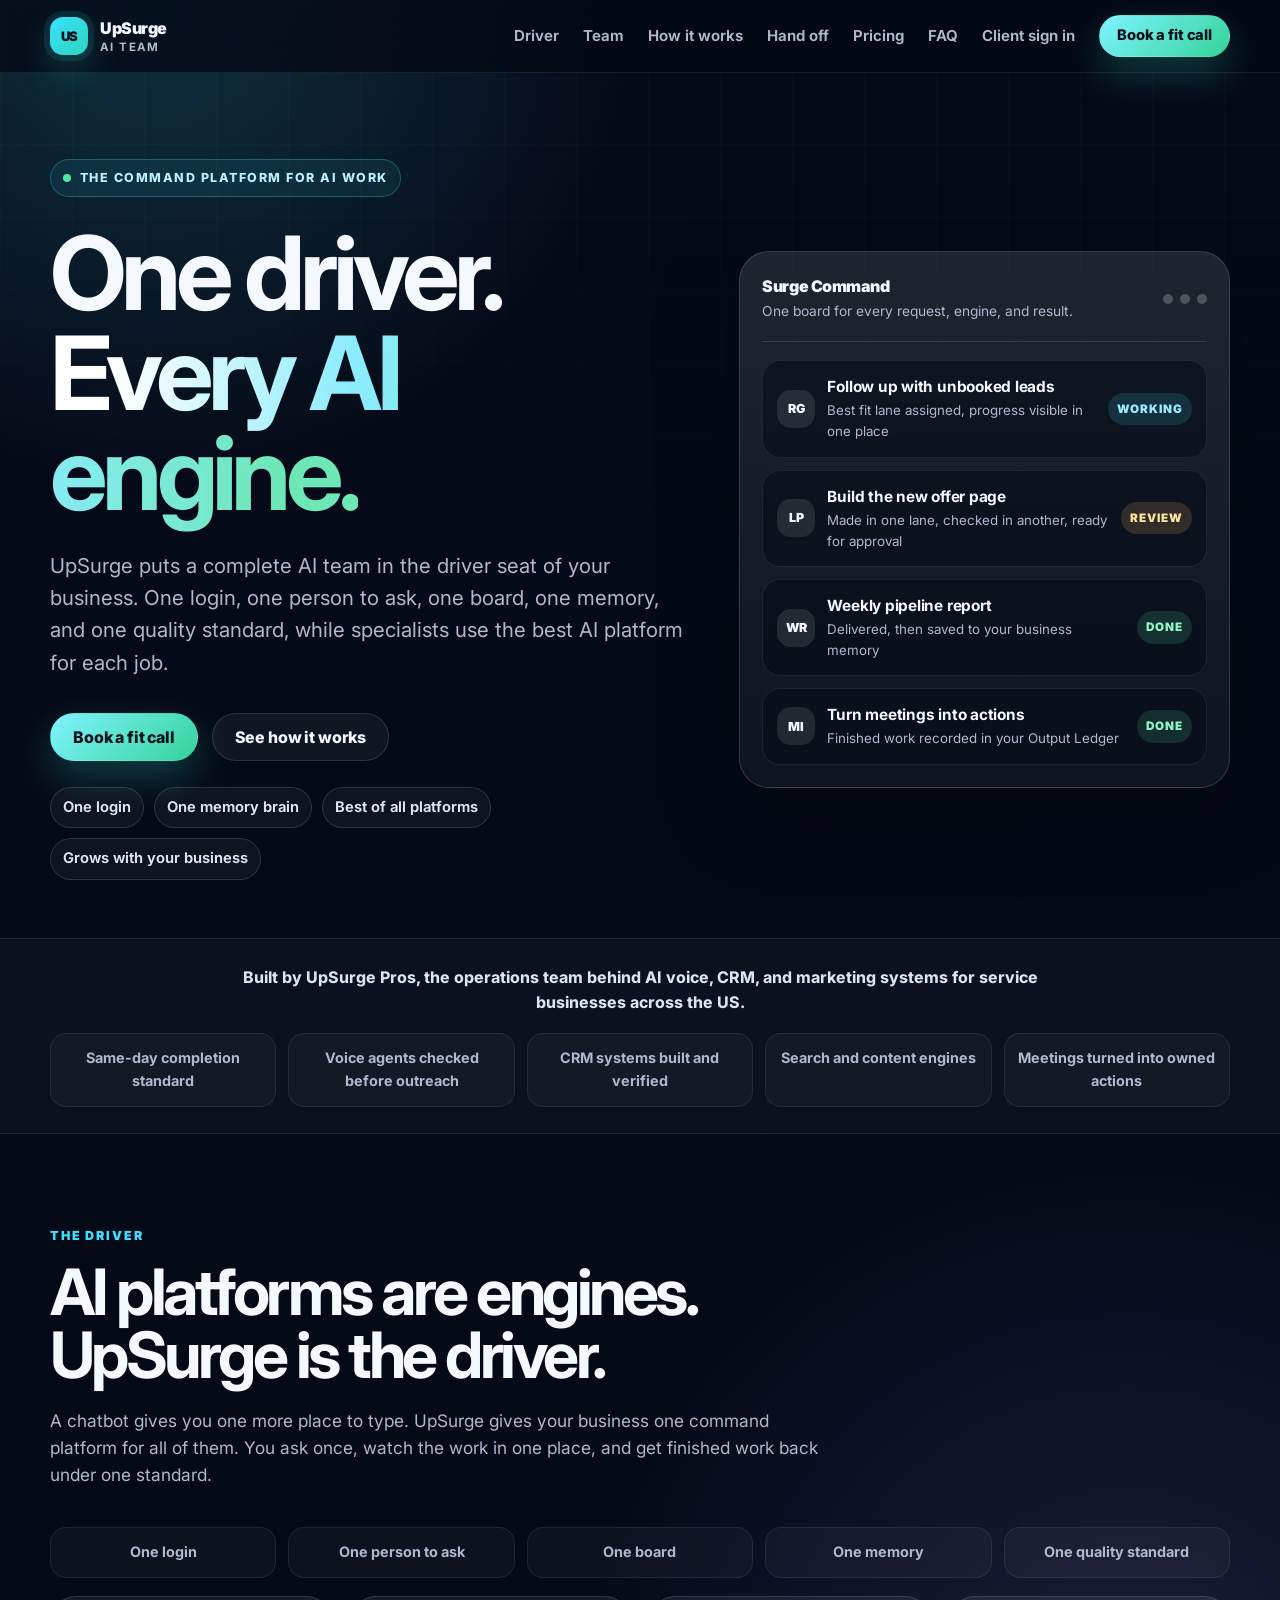
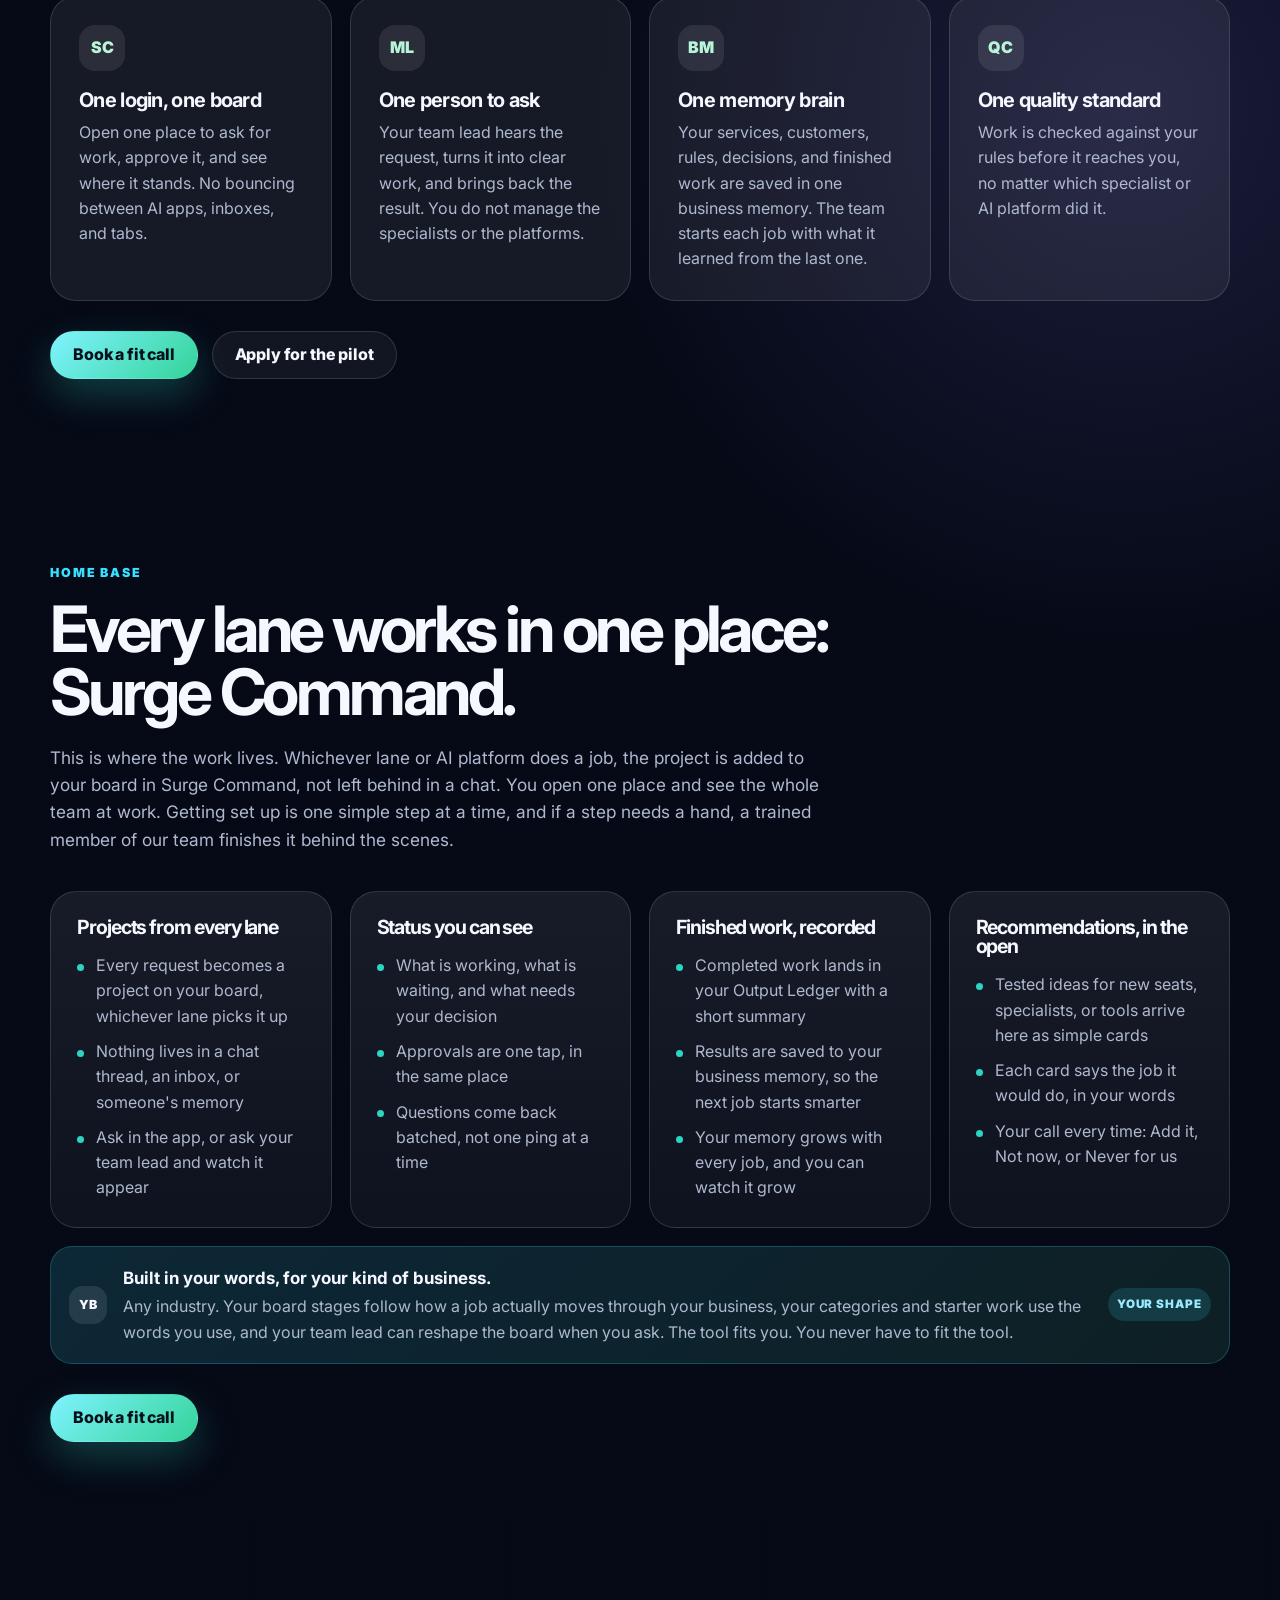
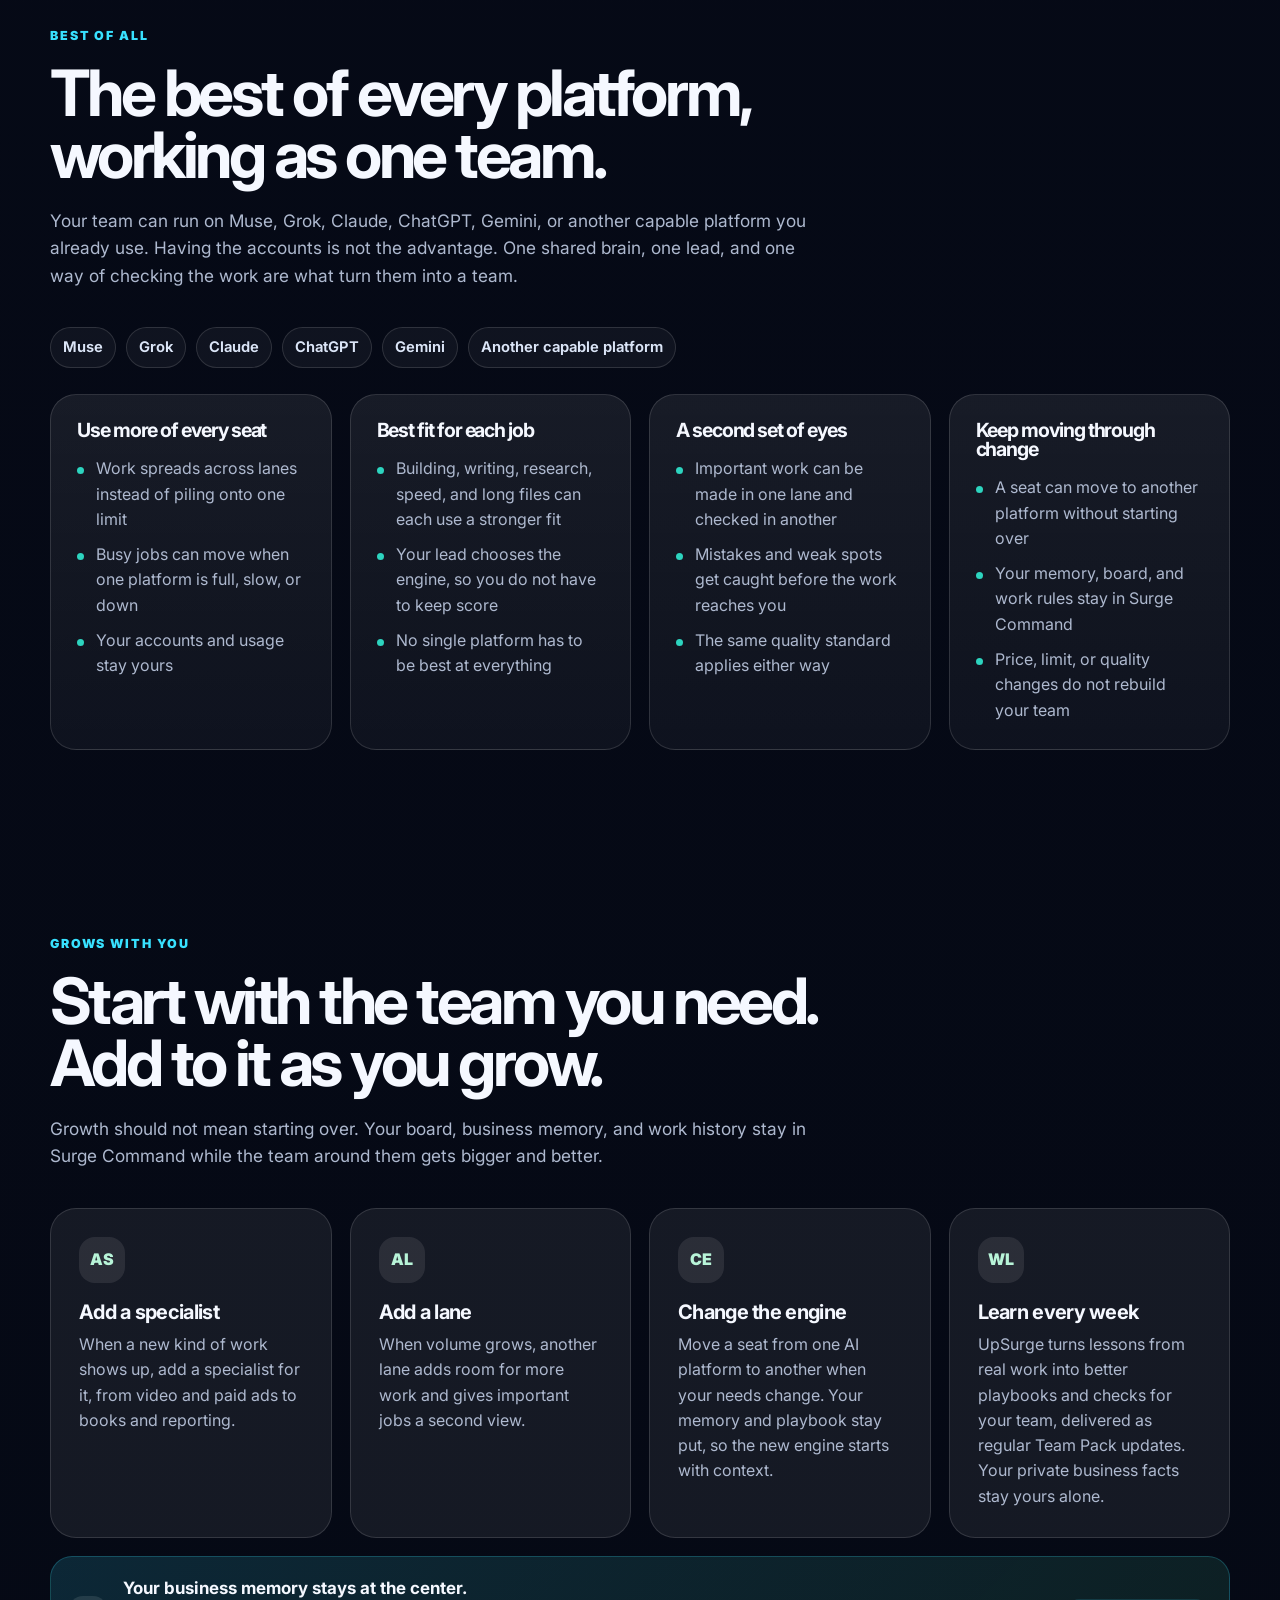
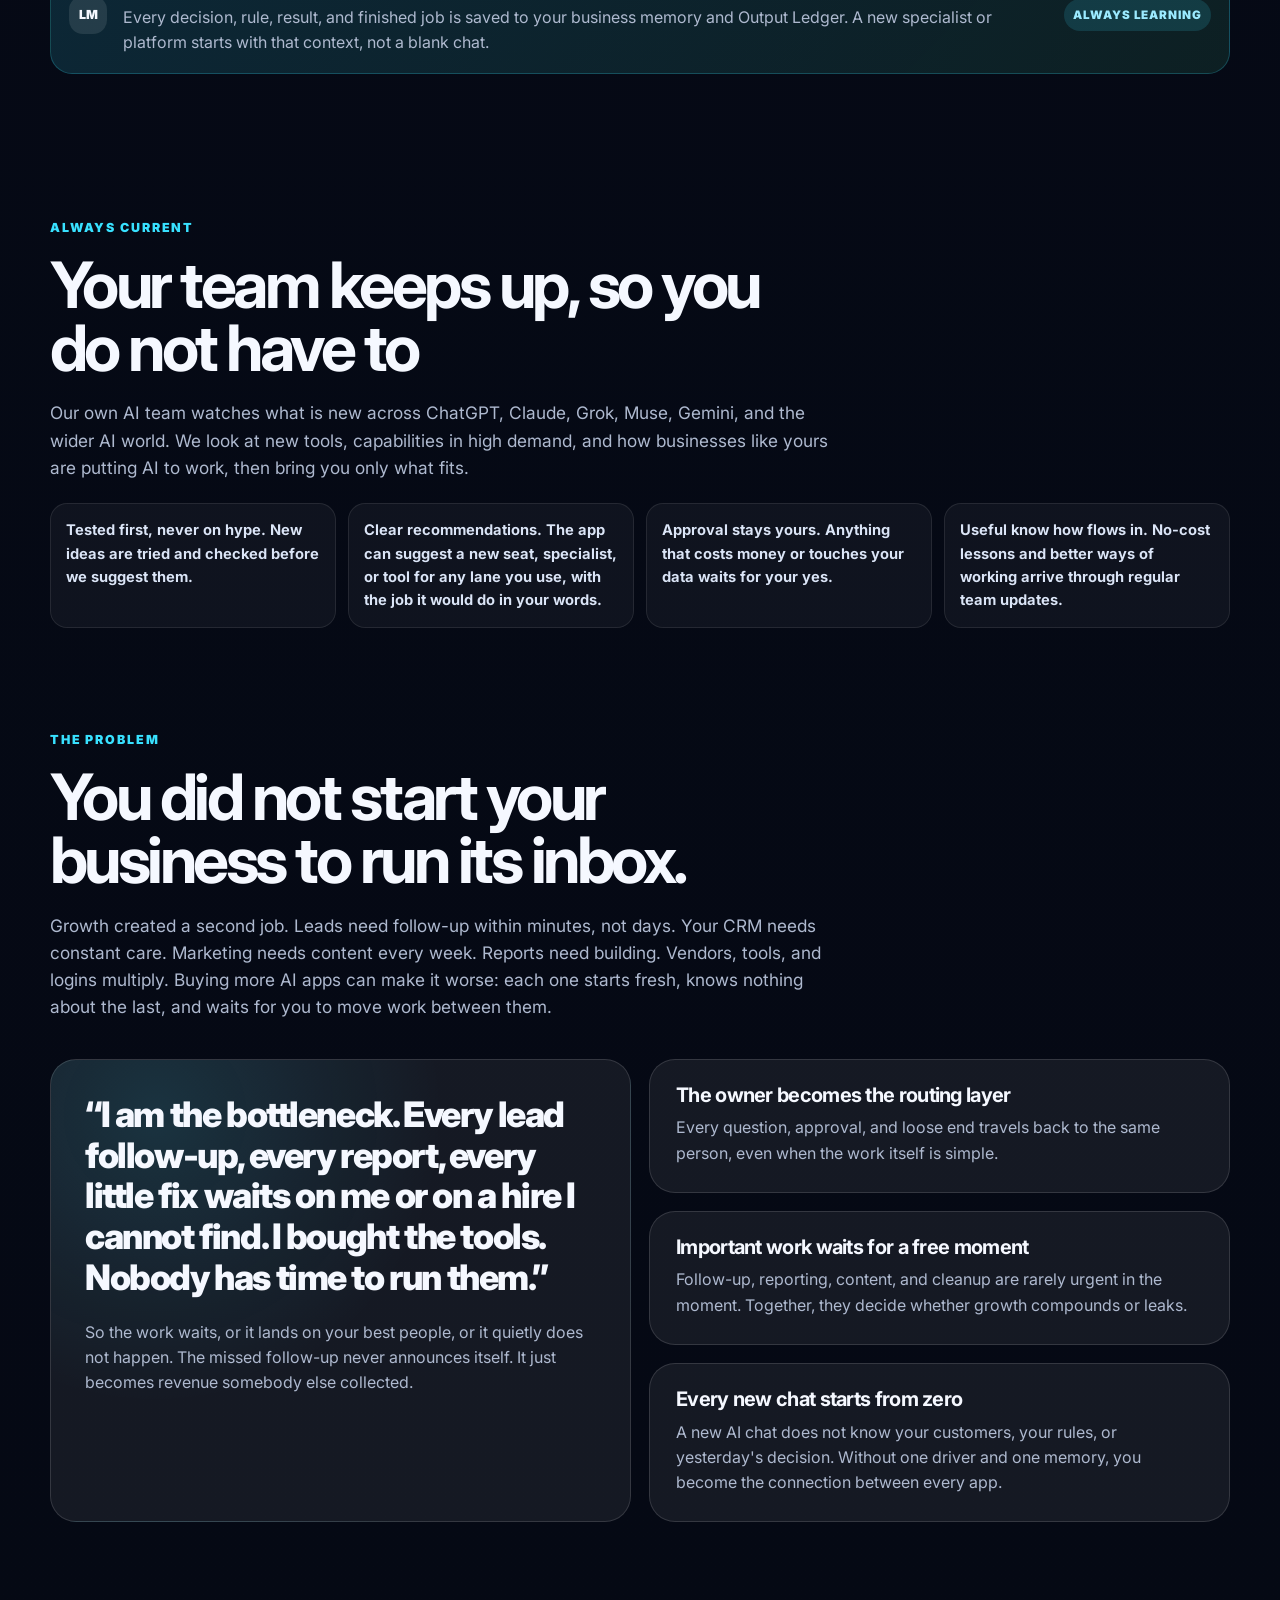
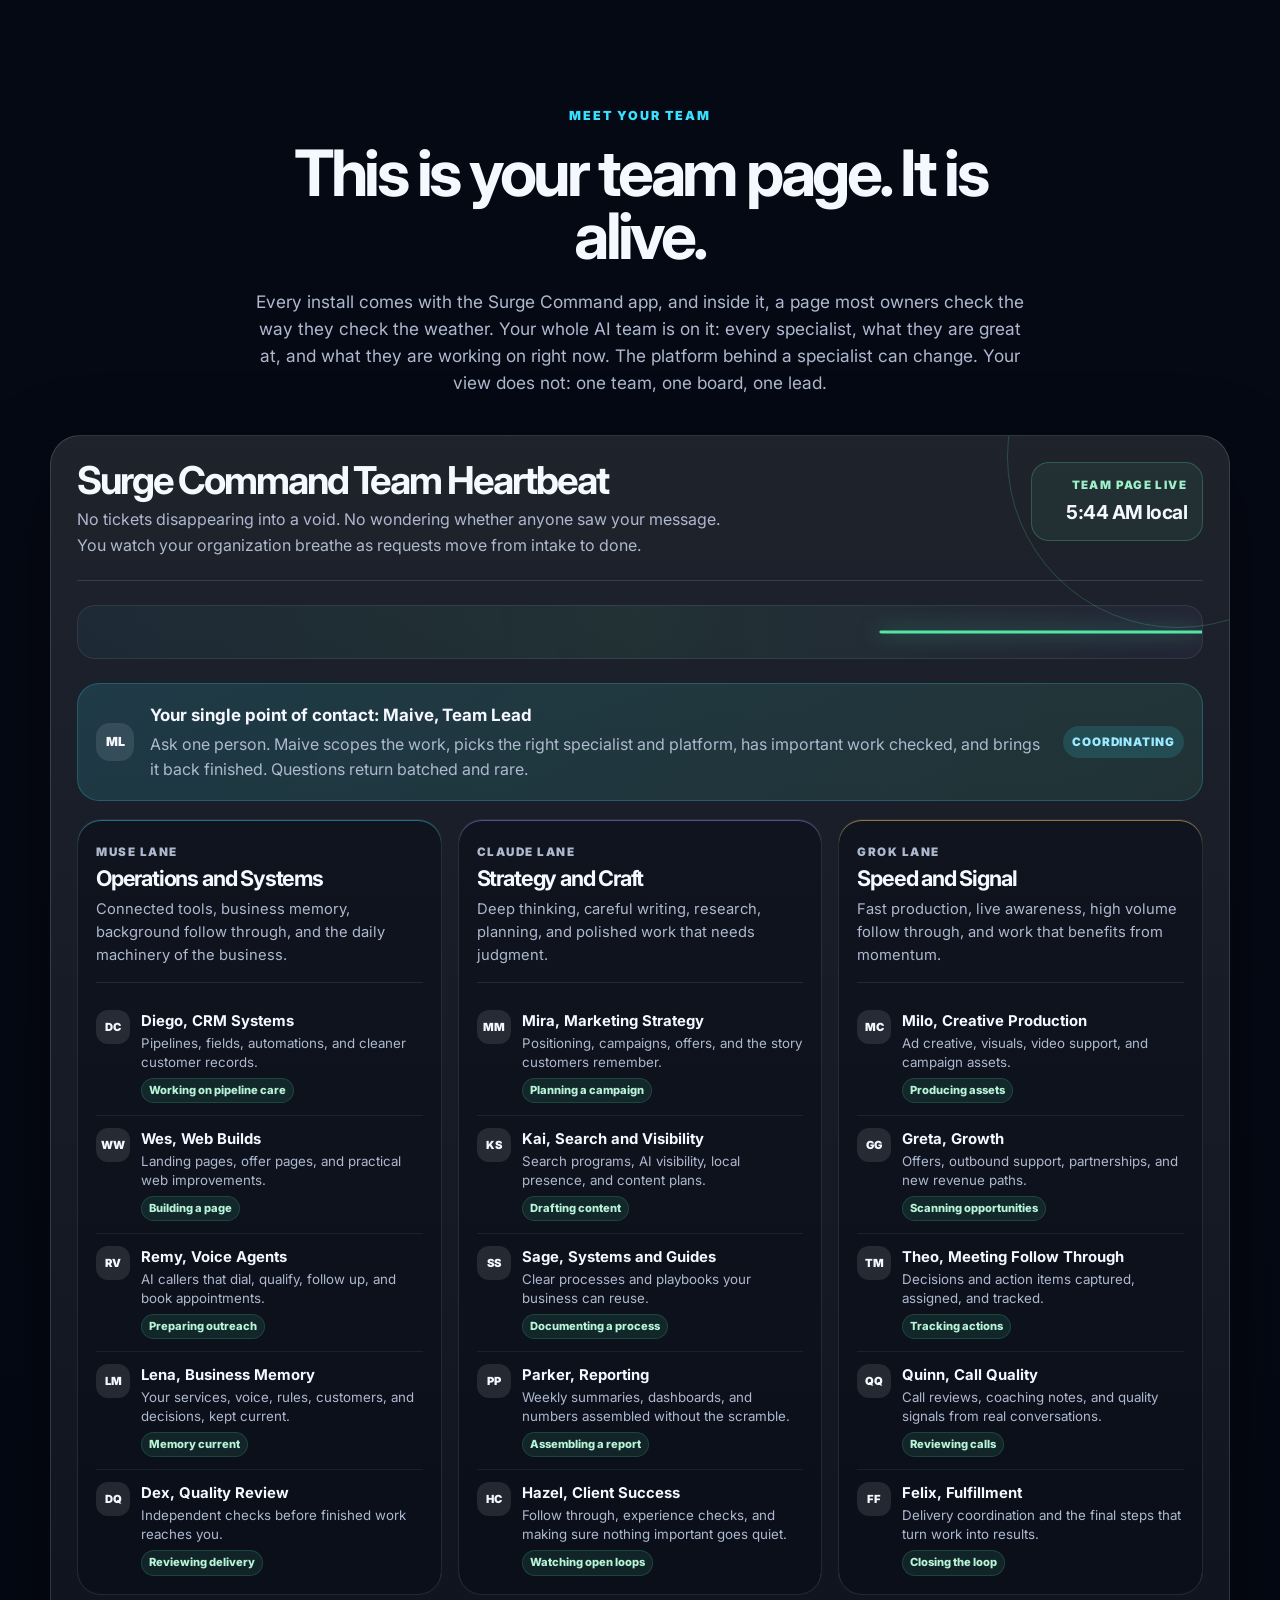
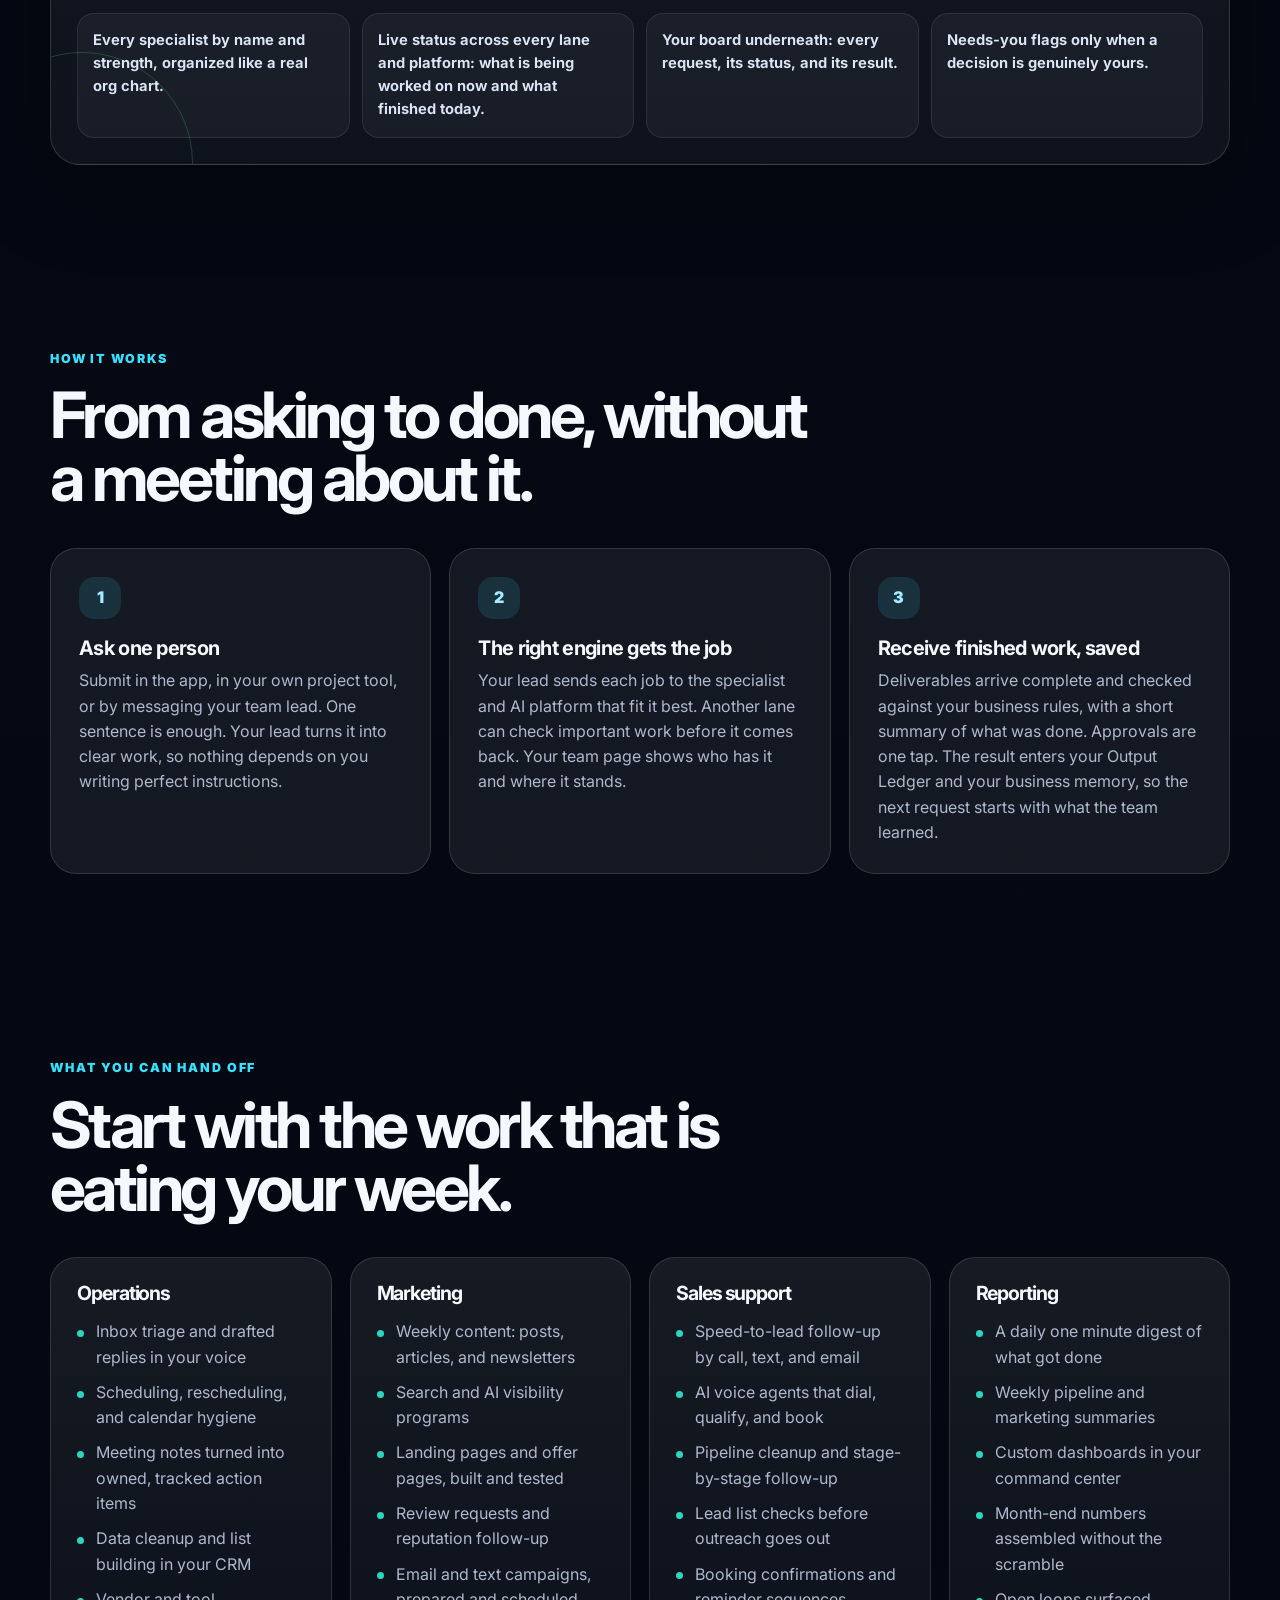
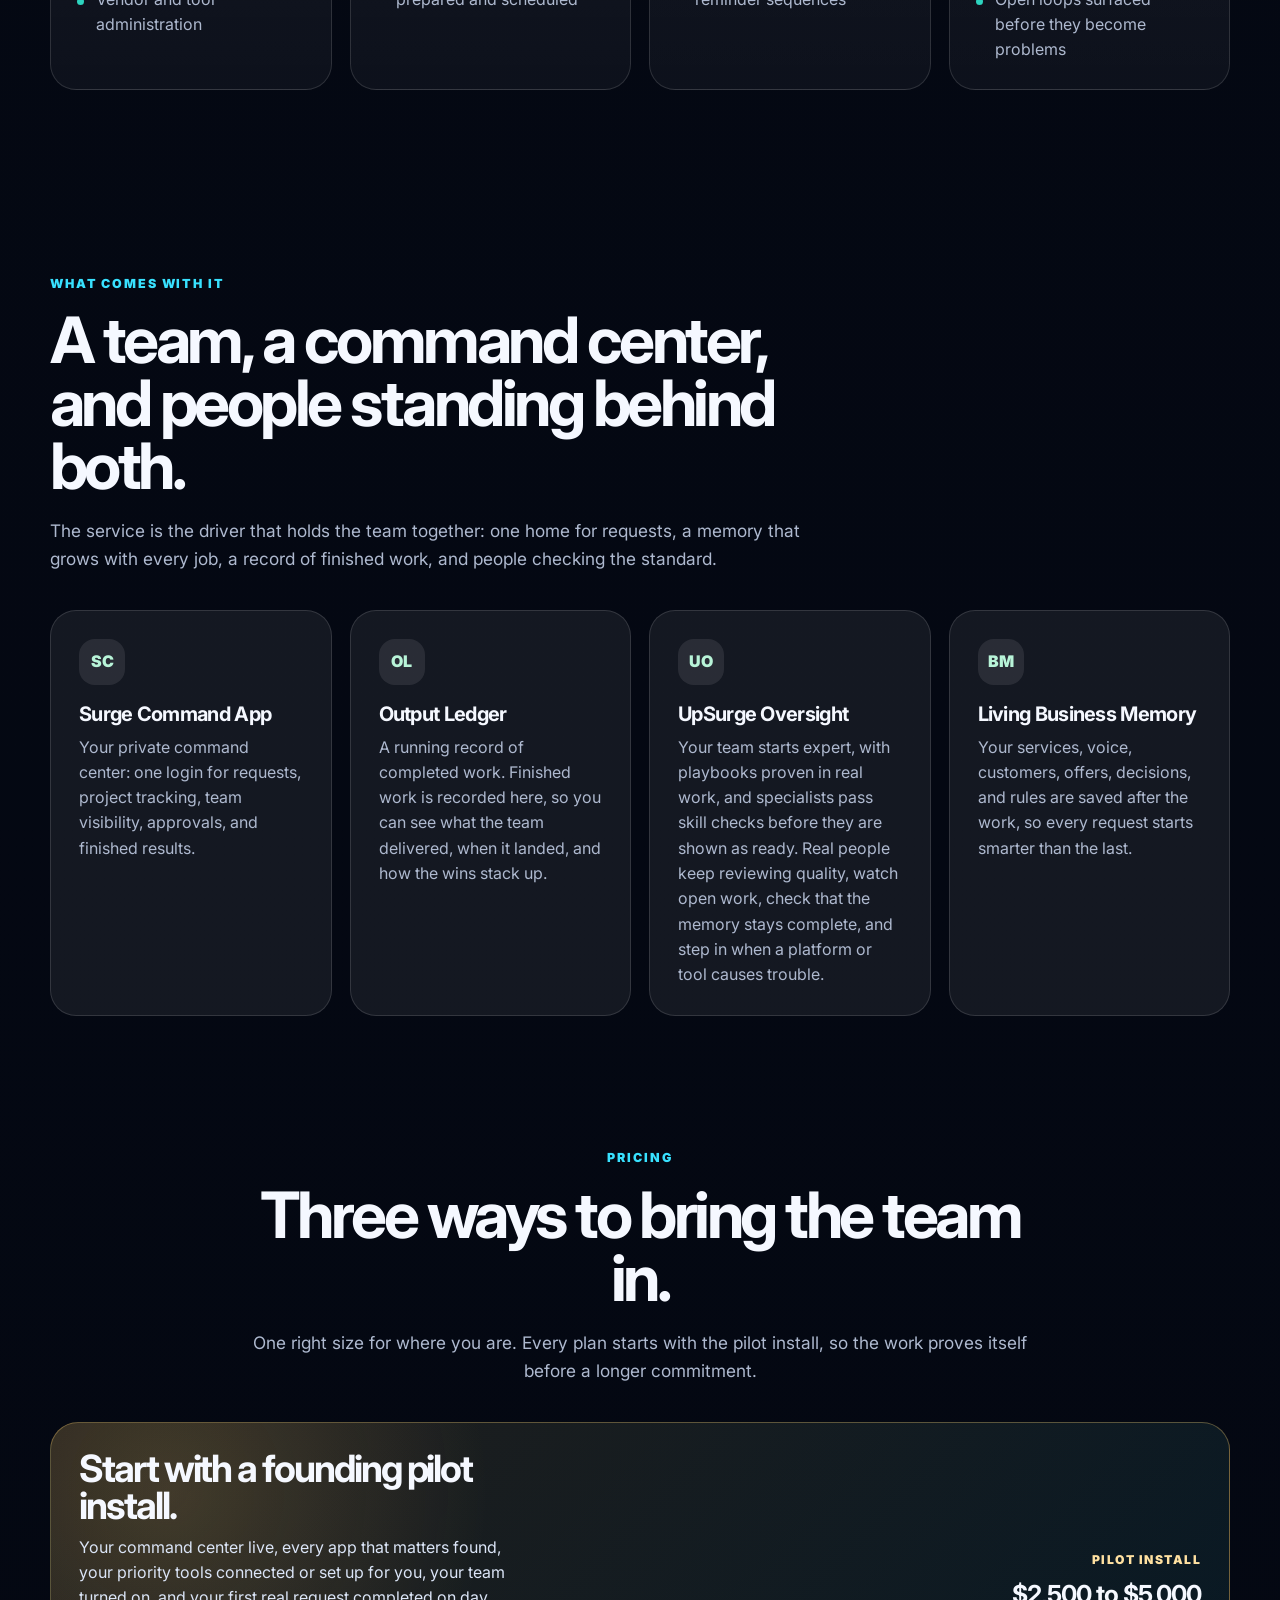
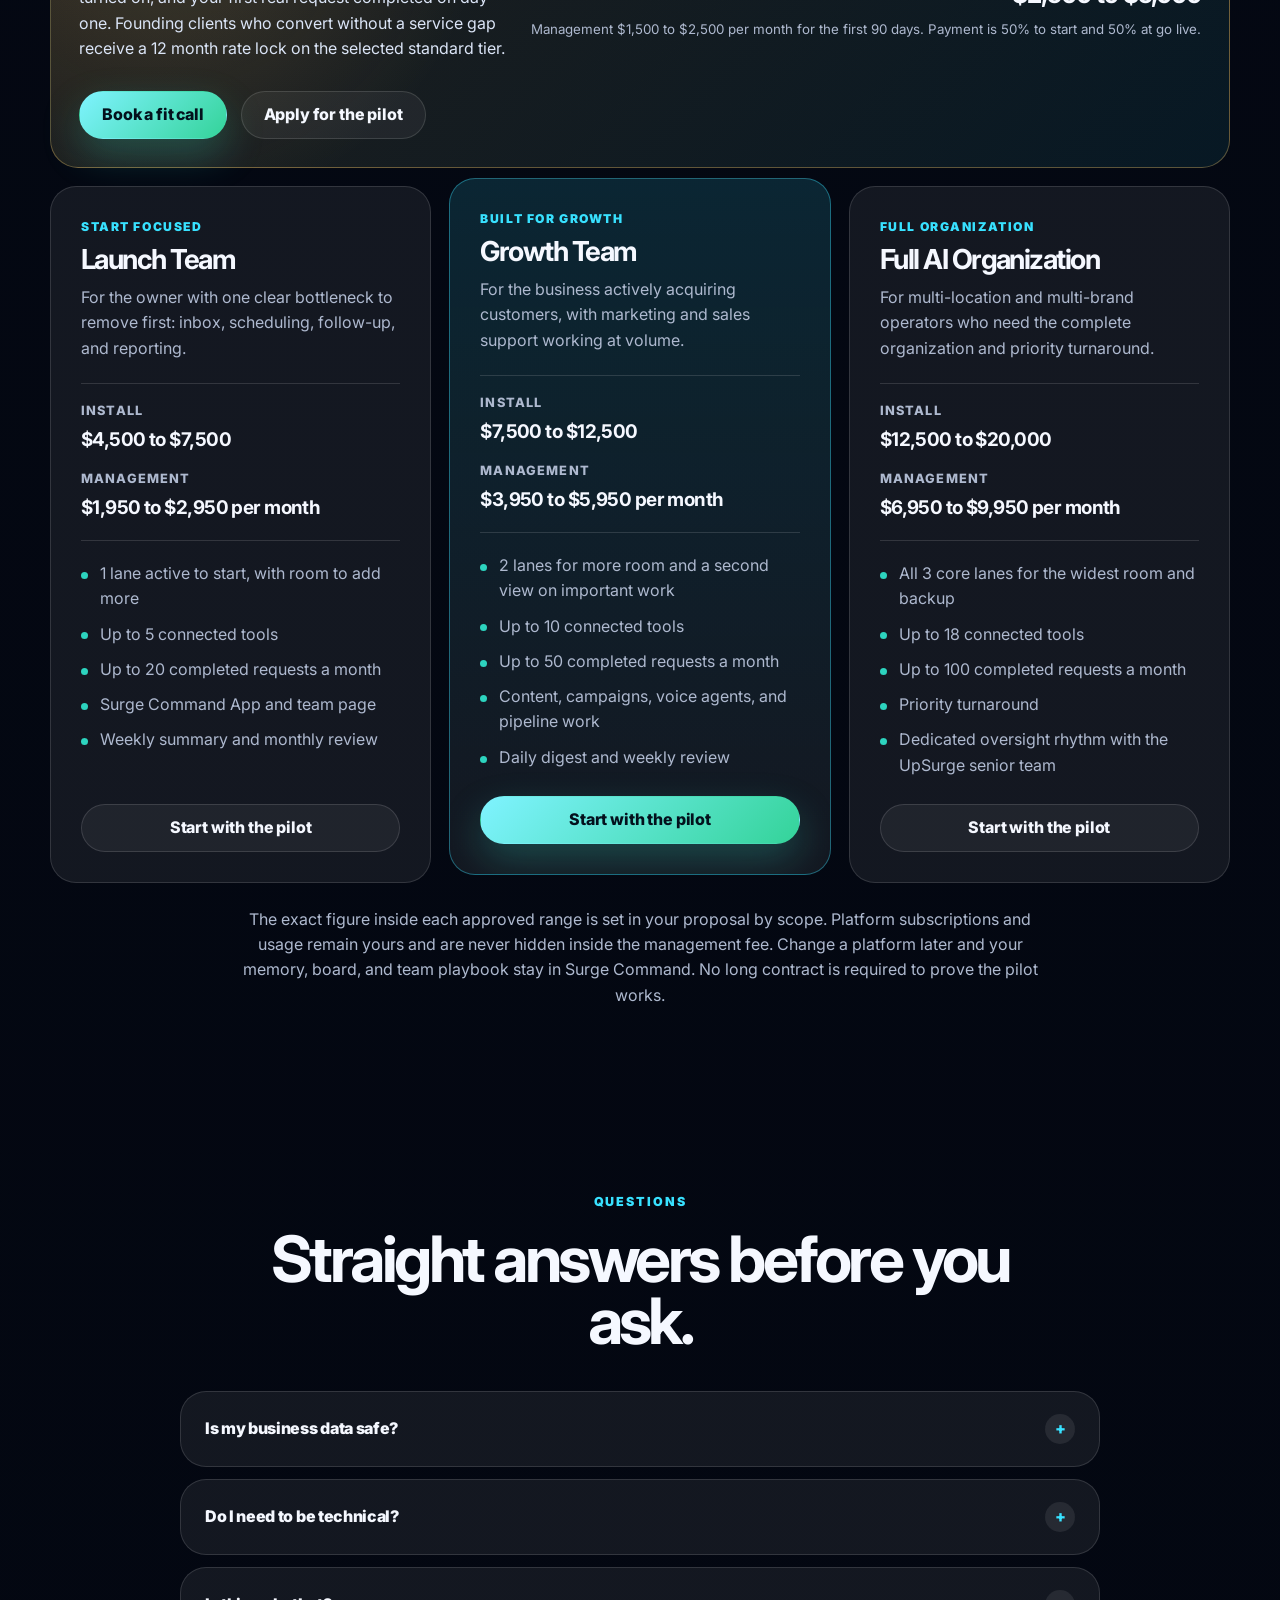
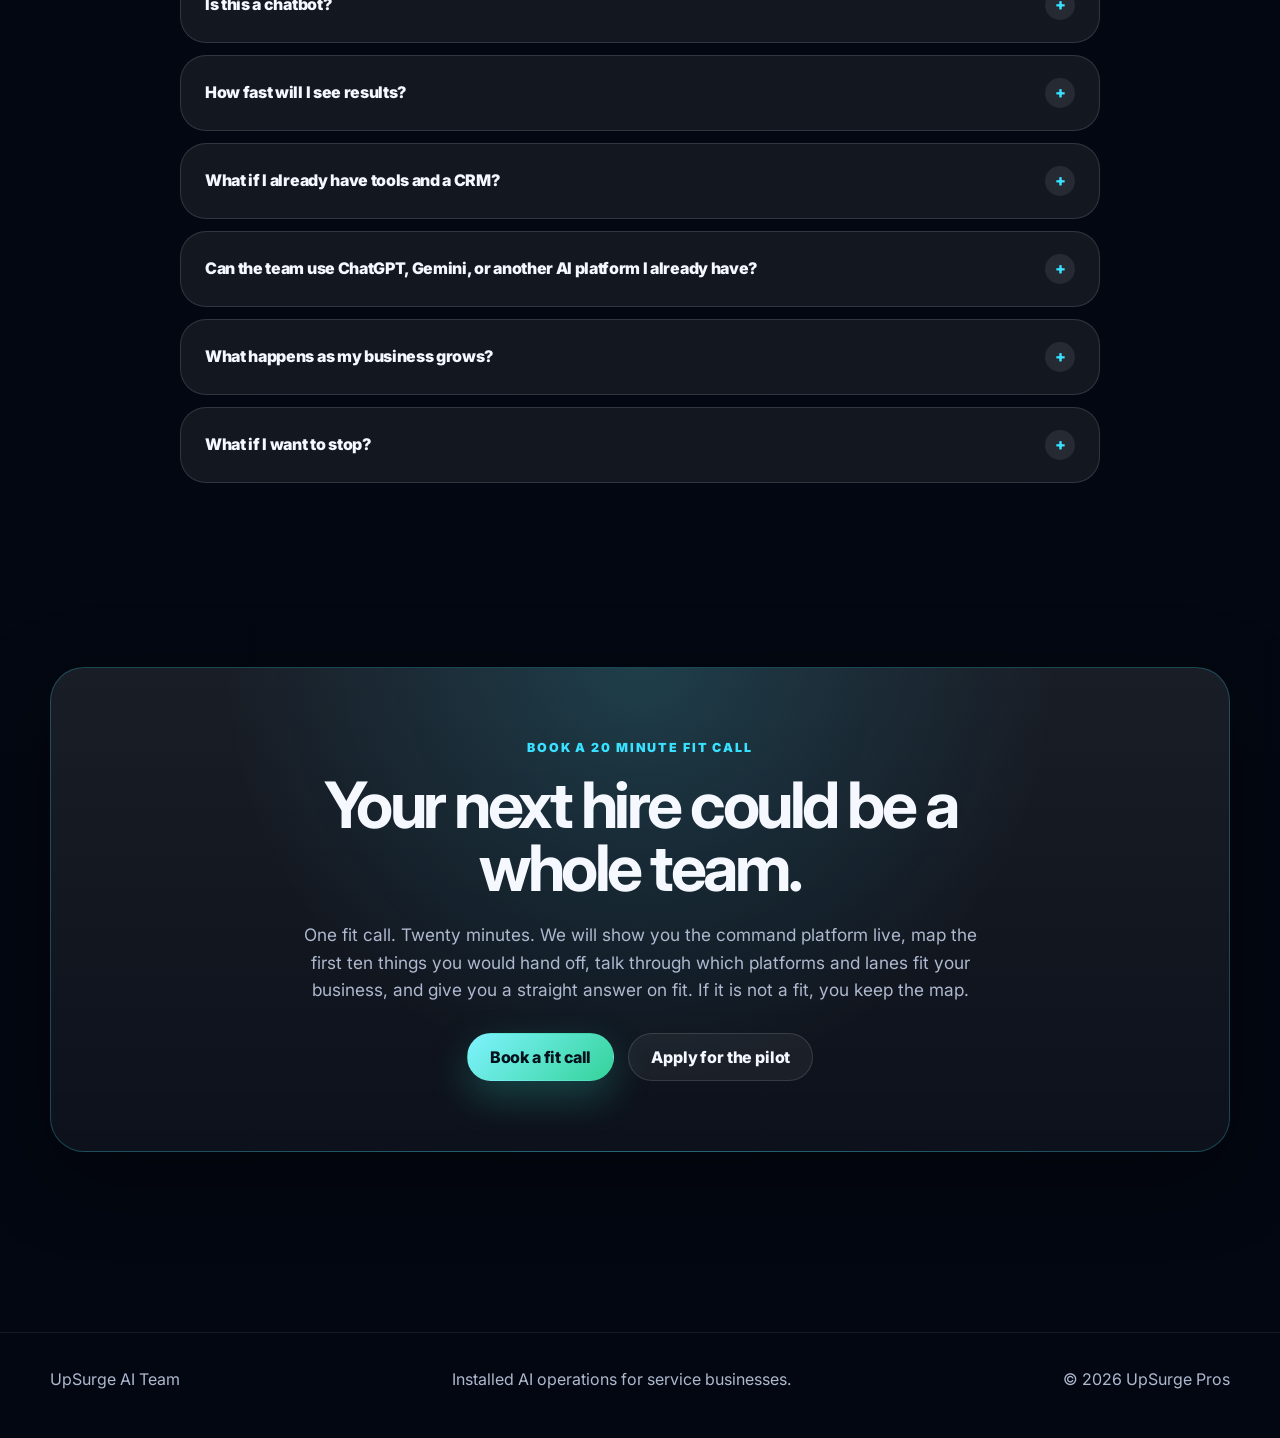
==== commit fc775a3e: "Homepage optimization and journey hand-holding: home base PM tool, payment link step" ====
--- a/site/index.html
+++ b/site/index.html
@@ -4,7 +4,15 @@
   <meta charset="utf-8">
   <meta name="viewport" content="width=device-width, initial-scale=1">
   <meta name="description" content="UpSurge is the command platform for an AI team that can work across the AI platforms you choose, remembers your business, and brings back finished work under one quality standard.">
-  <title>UpSurge AI Team | Hire the Team. Skip the Hiring.</title>
+  <meta name="theme-color" content="#050914">
+  <meta property="og:type" content="website">
+  <meta property="og:site_name" content="UpSurge AI Team">
+  <meta property="og:title" content="UpSurge AI Team | The Command Platform for AI Teams">
+  <meta property="og:description" content="One driver, every AI engine. One login, one board, one memory, and one quality standard, while your AI team works across the platforms that fit each job.">
+  <meta name="twitter:card" content="summary">
+  <meta name="twitter:title" content="UpSurge AI Team | The Command Platform for AI Teams">
+  <meta name="twitter:description" content="One driver, every AI engine. One login, one board, one memory, and one quality standard, while your AI team works across the platforms that fit each job.">
+  <title>UpSurge AI Team | The Command Platform for AI Teams</title>
   <link rel="preconnect" href="https://fonts.googleapis.com">
   <link rel="preconnect" href="https://fonts.gstatic.com" crossorigin>
   <link href="https://fonts.googleapis.com/css2?family=Inter:wght@400;500;600;700;800;900&display=swap" rel="stylesheet">
@@ -140,6 +148,22 @@
       background: rgba(255,255,255,0.05);
     }
     .button.small { min-height: 42px; padding: 0 17px; font-size: 0.92rem; }
+    .skip-link {
+      position: absolute;
+      left: 16px;
+      top: -60px;
+      z-index: 40;
+      background: var(--cyan);
+      color: #03111d;
+      font-weight: 800;
+      padding: 10px 16px;
+      border-radius: 999px;
+      text-decoration: none;
+      transition: top 160ms ease;
+    }
+    .skip-link:focus { top: 12px; }
+    .section-cta { display: flex; flex-wrap: wrap; gap: 14px; margin-top: 30px; }
+    .section-cta.center { justify-content: center; }
 
     .hero {
       padding: 86px 0 58px;
@@ -679,6 +703,7 @@
   </style>
 </head>
 <body>
+  <a class="skip-link" href="#top">Skip to main content</a>
   <header class="site-header">
     <div class="wrap nav">
       <a class="brand" href="#top" aria-label="UpSurge AI Team home">
@@ -800,6 +825,65 @@
             <p>Work is checked against your rules before it reaches you, no matter which specialist or AI platform did it.</p>
           </article>
         </div>
+        <div class="section-cta">
+          <a class="button primary" href="book.html">Book a fit call</a>
+          <a class="button secondary" href="apply.html">Apply for the pilot</a>
+        </div>
+      </div>
+    </section>
+
+    <section id="homebase" aria-labelledby="homebase-title">
+      <div class="wrap">
+        <div class="section-head">
+          <div class="kicker">Home base</div>
+          <h2 id="homebase-title">Every lane works in one place: Surge Command.</h2>
+          <p>This is where the work lives. Whichever lane or AI platform does a job, the project is added to your board in Surge Command, not left behind in a chat. You open one place and see the whole team at work. Getting set up is one simple step at a time, and if a step needs a hand, a trained member of our team finishes it behind the scenes.</p>
+        </div>
+        <div class="handoff-grid">
+          <article class="handoff-card">
+            <h3>Projects from every lane</h3>
+            <ul>
+              <li>Every request becomes a project on your board, whichever lane picks it up</li>
+              <li>Nothing lives in a chat thread, an inbox, or someone's memory</li>
+              <li>Ask in the app, or ask your team lead and watch it appear</li>
+            </ul>
+          </article>
+          <article class="handoff-card">
+            <h3>Status you can see</h3>
+            <ul>
+              <li>What is working, what is waiting, and what needs your decision</li>
+              <li>Approvals are one tap, in the same place</li>
+              <li>Questions come back batched, not one ping at a time</li>
+            </ul>
+          </article>
+          <article class="handoff-card">
+            <h3>Finished work, recorded</h3>
+            <ul>
+              <li>Completed work lands in your Output Ledger with a short summary</li>
+              <li>Results are saved to your business memory, so the next job starts smarter</li>
+              <li>Your memory grows with every job, and you can watch it grow</li>
+            </ul>
+          </article>
+          <article class="handoff-card">
+            <h3>Recommendations, in the open</h3>
+            <ul>
+              <li>Tested ideas for new seats, specialists, or tools arrive here as simple cards</li>
+              <li>Each card says the job it would do, in your words</li>
+              <li>Your call every time: Add it, Not now, or Never for us</li>
+            </ul>
+          </article>
+        </div>
+        <div class="lead-strip" style="margin-top:18px">
+          <span class="avatar">YB</span>
+          <div>
+            <strong>Built in your words, for your kind of business.</strong>
+            <p>Any industry. Your board stages follow how a job actually moves through your business, your categories and starter work use the words you use, and your team lead can reshape the board when you ask. The tool fits you. You never have to fit the tool.</p>
+          </div>
+          <span class="status working">Your shape</span>
+        </div>
+        <div class="section-cta">
+          <a class="button primary" href="book.html">Book a fit call</a>
+        </div>
       </div>
     </section>
 
@@ -881,7 +965,7 @@
           <article class="bundle-card">
             <div class="bundle-icon">WL</div>
             <h3>Learn every week</h3>
-            <p>UpSurge turns lessons from real work into better playbooks and checks for your team. Your private business facts stay yours alone.</p>
+            <p>UpSurge turns lessons from real work into better playbooks and checks for your team, delivered as regular Team Pack updates. Your private business facts stay yours alone.</p>
           </article>
         </div>
         <div class="lead-strip" style="margin-top:18px">
@@ -1127,7 +1211,7 @@
           <article class="bundle-card">
             <div class="bundle-icon">UO</div>
             <h3>UpSurge Oversight</h3>
-            <p>Real people review quality, watch open work, check that the memory stays complete, and step in when a platform or tool causes trouble.</p>
+            <p>Your team starts expert, with playbooks proven in real work, and specialists pass skill checks before they are shown as ready. Real people keep reviewing quality, watch open work, check that the memory stays complete, and step in when a platform or tool causes trouble.</p>
           </article>
           <article class="bundle-card">
             <div class="bundle-icon">BM</div>
@@ -1150,6 +1234,10 @@
           <div>
             <h3>Start with a founding pilot install.</h3>
             <p>Your command center live, every app that matters found, your priority tools connected or set up for you, your team turned on, and your first real request completed on day one. Founding clients who convert without a service gap receive a 12 month rate lock on the selected standard tier.</p>
+            <div class="section-cta">
+              <a class="button primary" href="book.html">Book a fit call</a>
+              <a class="button secondary" href="apply.html">Apply for the pilot</a>
+            </div>
           </div>
           <div class="pilot-price">
             <span>Pilot install</span>
@@ -1232,11 +1320,11 @@
         <div class="faq-list">
           <details class="faq-item">
             <summary>Is my business data safe?</summary>
-            <p>Yes, and the design is the answer. Your install is yours alone. Your facts, customers, and files live in your private workspace and are never shared with, or used for, another client. What improves across all clients is general craft: better checklists, better processes. Never your information. You can revoke any connection at any time, instantly.</p>
+            <p>Yes, and the design is the answer. Your install is yours alone. Your facts, customers, and files live in your private workspace and are never shared with, or used for, another client. What improves across all clients is general craft: better checklists, better processes. Never your information. Your business data is your property and it exports with you. The command platform and the team playbooks are UpSurge's, and that operating system is the advantage you are renting. You can revoke any connection at any time, instantly.</p>
           </details>
           <details class="faq-item">
             <summary>Do I need to be technical?</summary>
-            <p>No. If you can send a text message, you can run this team. Setup walks you through one sign in at a time, in plain words, with the exact button to tap. We handle the rest, and your team lead is one tap away if you get stuck.</p>
+            <p>No. If you can send a text message, you can run this team. Setup walks you through one sign in at a time, in plain words, with the exact button to tap. If a step cannot be finished on the page alone, a trained member of our team completes it for you behind the scenes. Your team lead is one tap away if you get stuck.</p>
           </details>
           <details class="faq-item">
             <summary>Is this a chatbot?</summary>
@@ -1272,7 +1360,10 @@
           <div class="kicker">Book a 20 minute fit call</div>
           <h2 id="book-title">Your next hire could be a whole team.</h2>
           <p>One fit call. Twenty minutes. We will show you the command platform live, map the first ten things you would hand off, talk through which platforms and lanes fit your business, and give you a straight answer on fit. If it is not a fit, you keep the map.</p>
-          <a class="button primary" href="book.html">Book a fit call</a>
+          <div class="section-cta center">
+            <a class="button primary" href="book.html">Book a fit call</a>
+            <a class="button secondary" href="apply.html">Apply for the pilot</a>
+          </div>
         </div>
       </div>
     </section>
@@ -1286,6 +1377,44 @@
     </div>
   </footer>
 
+  <script type="application/ld+json">
+    {
+      "@context": "https://schema.org",
+      "@graph": [
+        {
+          "@type": "Organization",
+          "name": "UpSurge AI Team",
+          "description": "The command platform for an AI team that works across the AI platforms you choose, remembers your business, and brings back finished work under one quality standard.",
+          "brand": { "@type": "Brand", "name": "UpSurge Pros" }
+        },
+        {
+          "@type": "FAQPage",
+          "mainEntity": [
+            {
+              "@type": "Question",
+              "name": "Is this a chatbot?",
+              "acceptedAnswer": { "@type": "Answer", "text": "No. A chatbot is one engine you talk to. UpSurge is the driver above the engines: one lead sends work to the right specialists and platforms, has it checked, saves it to your memory, and brings back finished work." }
+            },
+            {
+              "@type": "Question",
+              "name": "Can the team use ChatGPT, Gemini, or another AI platform I already have?",
+              "acceptedAnswer": { "@type": "Answer", "text": "Yes. A lane can run on Muse, Grok, Claude, ChatGPT, Gemini, or another capable platform. Your lead can spread work across the seats you already pay for, use the best fit for each job, and move a seat later without losing your memory or starting over. Every platform gets the same quality checks." }
+            },
+            {
+              "@type": "Question",
+              "name": "What if I already have tools and a CRM?",
+              "acceptedAnswer": { "@type": "Answer", "text": "Setup starts by finding the apps your business actually uses, so nothing important is missed. We connect what already works, and the team works inside your tools. If your customer system is missing or broken, we can set up HighLevel as part of the install. Replacing a working tool is never forced on day one." }
+            },
+            {
+              "@type": "Question",
+              "name": "What happens as my business grows?",
+              "acceptedAnswer": { "@type": "Answer", "text": "We add the help you need: a specialist for a new kind of work, another lane for more room, or a new platform for a new job. Your board, memory, and work history stay in place, so growth builds on everything your team already knows." }
+            }
+          ]
+        }
+      ]
+    }
+  </script>
   <script>
     (function () {
       var clock = document.getElementById('localClock');
